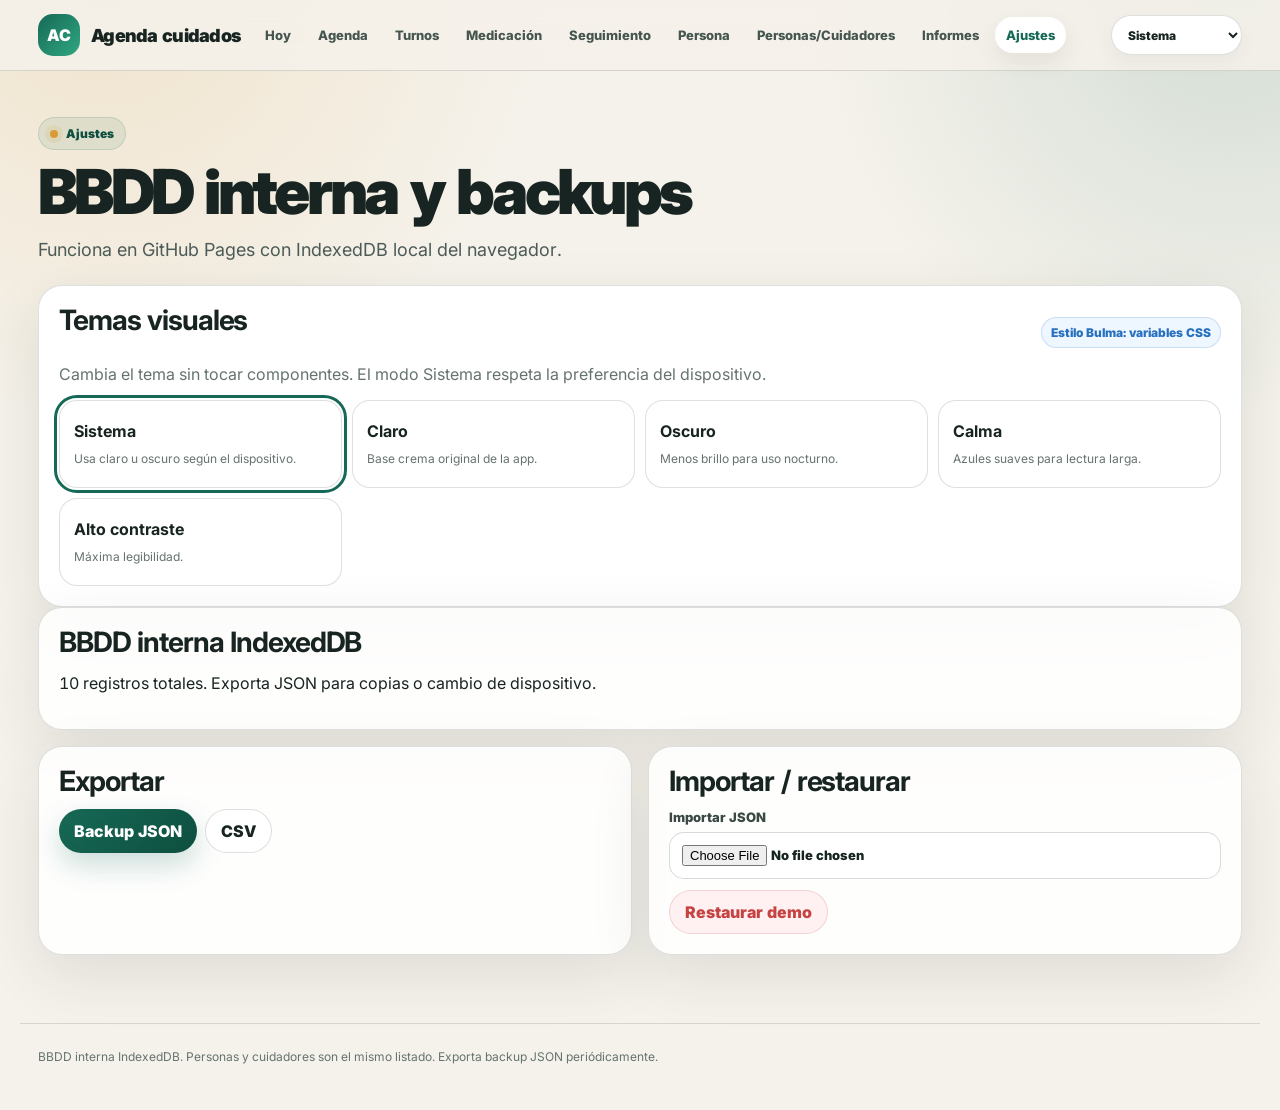
==== ajustes.html @ 63a6cb37 "mmm" ====
<!doctype html><html lang="es" data-page="ajustes"><head><meta charset="utf-8"><meta name="viewport" content="width=device-width,initial-scale=1"><title>Ajustes</title><link rel="manifest" href="manifest.webmanifest"><link rel="icon" href="assets/icons/icon.svg" type="image/svg+xml"><link rel="preconnect" href="https://fonts.googleapis.com"><link rel="preconnect" href="https://fonts.gstatic.com" crossorigin><link href="https://fonts.googleapis.com/css2?family=Inter:wght@400;500;650;750;850;900&display=swap" rel="stylesheet"><script>(function(){try{var t=localStorage.getItem('agendaCuidadosTheme')||'system';if(t&&t!=='system'){document.documentElement.setAttribute('data-theme',t);document.documentElement.classList.add('theme-'+t);}}catch(e){}})();</script><link rel="stylesheet" href="assets/css/app.css"><script defer src="assets/js/app.js"></script></head><body><header class="topbar"><nav class="nav"><a href="index.html" class="brand"><span class="brand-mark">AC</span><span>Agenda cuidados</span></a><div class="nav-links" id="navLinks"><a href="index.html" data-nav="hoy">Hoy</a><a href="agenda.html" data-nav="agenda">Agenda</a><a href="turnos.html" data-nav="turnos">Turnos</a><a href="medicacion.html" data-nav="medicacion">Medicación</a><a href="seguimiento.html" data-nav="seguimiento">Seguimiento</a><a href="persona.html" data-nav="persona">Persona</a><a href="cuidadores.html" data-nav="cuidadores">Personas/Cuidadores</a><a href="informes.html" data-nav="informes">Informes</a><a href="ajustes.html" data-nav="ajustes">Ajustes</a></div><div class="theme-tools"><select id="themeSelect" class="theme-select" aria-label="Tema visual"><option value="system">Sistema</option><option value="light">Claro</option><option value="dark">Oscuro</option><option value="calm">Calma</option><option value="contrast">Alto contraste</option></select></div><button class="menu-toggle" id="menuToggle" type="button"><span></span><span></span><span></span></button></nav></header><main class="main"><section class="head"><div><div class="eyebrow">Ajustes</div><h1>BBDD interna y backups</h1><p class="lead">Funciona en GitHub Pages con IndexedDB local del navegador.</p></div></section><section class="theme-panel"><div class="section-title"><h2>Temas visuales</h2><span class="pill blue">Estilo Bulma: variables CSS</span></div><p class="muted">Cambia el tema sin tocar componentes. El modo Sistema respeta la preferencia del dispositivo.</p><div class="theme-grid"><button type="button" class="theme-card" data-theme-choice="system"><strong>Sistema</strong><span>Usa claro u oscuro según el dispositivo.</span></button><button type="button" class="theme-card" data-theme-choice="light"><strong>Claro</strong><span>Base crema original de la app.</span></button><button type="button" class="theme-card" data-theme-choice="dark"><strong>Oscuro</strong><span>Menos brillo para uso nocturno.</span></button><button type="button" class="theme-card" data-theme-choice="calm"><strong>Calma</strong><span>Azules suaves para lectura larga.</span></button><button type="button" class="theme-card" data-theme-choice="contrast"><strong>Alto contraste</strong><span>Máxima legibilidad.</span></button></div></section><section id="backupInfo"></section><section class="grid grid2" style="margin-top:16px"><article class="card"><h2>Exportar</h2><div class="actions"><button class="btn btn-primary" data-export-json>Backup JSON</button><button class="btn btn-soft" data-export-csv>CSV</button></div></article><article class="card"><h2>Importar / restaurar</h2><label>Importar JSON<input id="backupImport" type="file" accept="application/json,.json"></label><div class="actions"><button class="btn btn-danger" data-reset-demo>Restaurar demo</button></div></article></section></main><div class="modal" id="taskModal"><div class="modal-card"><div class="modal-head"><h2>Tarea de cuidado</h2><button class="close" type="button" data-close-modal>×</button></div><form id="taskForm"><input type="hidden" name="id"><div class="form-grid"><label>Título<input name="title" required></label><label>Fecha<input name="date" type="date" required></label><label>Hora<input name="time" type="time" required></label><label>Categoría<select name="category"><option>medicación</option><option>higiene</option><option>alimentación</option><option>actividad</option><option>acompañamiento</option><option>cita médica</option><option>otro</option></select></label><label>Responsable<input name="caregiver"></label><label>Prioridad<select name="priority"><option>baja</option><option selected>media</option><option>alta</option></select></label><label>Estado<select name="status"><option selected>pendiente</option><option>hecha</option><option>omitida</option></select></label><label class="full">Notas<textarea name="notes"></textarea></label></div><div class="actions"><button class="btn btn-primary" type="submit">Guardar</button><button class="btn btn-soft" type="button" data-close-modal>Cancelar</button></div></form></div></div><footer class="footer">BBDD interna IndexedDB. Personas y cuidadores son el mismo listado. Exporta backup JSON periódicamente.</footer></body></html>
---- assets/css/app.css ----
:root{--bg:#f5f2eb;--card:#fff;--ink:#172421;--muted:#66736f;--line:rgba(23,36,33,.14);--green:#176b5a;--green2:#0d4e42;--mint:#e7f5ef;--amber:#d99b35;--red:#c74343;--blue:#276fbf;--violet:#7253b8;--shadow:0 20px 60px rgba(23,36,33,.10);--r:24px;--max:1240px;--font:Inter,ui-sans-serif,system-ui,-apple-system,"Segoe UI",Roboto,Arial,sans-serif}*{box-sizing:border-box}html{-webkit-text-size-adjust:100%}body{margin:0;background:radial-gradient(circle at 8% -2%,rgba(217,155,53,.17),transparent 28rem),radial-gradient(circle at 96% 0%,rgba(23,107,90,.15),transparent 26rem),var(--bg);color:var(--ink);font-family:var(--font);font-feature-settings:"tnum" 1}button,input,select,textarea{font:inherit}button{cursor:pointer}a{color:inherit;text-decoration:none}.topbar{position:sticky;top:0;z-index:50;background:rgba(245,242,235,.86);backdrop-filter:blur(16px);border-bottom:1px solid var(--line)}.nav{max-width:var(--max);margin:auto;padding:14px 18px;display:flex;align-items:center;justify-content:space-between;gap:14px}.brand{display:flex;align-items:center;gap:11px;font-weight:900}.brand-mark{width:42px;height:42px;border-radius:15px;background:linear-gradient(135deg,var(--green),#30a781);display:grid;place-items:center;color:white}.brand span:last-child{font-size:18px;letter-spacing:-.04em}.nav-links{display:flex;gap:5px;align-items:center}.nav-links a{font-size:13px;font-weight:800;color:#465550;padding:10px 11px;border-radius:999px}.nav-links a.active,.nav-links a:hover{background:#fff;color:var(--green);box-shadow:0 10px 24px rgba(0,0,0,.07)}.menu-toggle{display:none;width:44px;height:44px;border:1px solid var(--line);background:#fff;border-radius:14px;position:relative}.menu-toggle span{position:absolute;left:12px;right:12px;height:2px;background:var(--ink);border-radius:2px;transition:.2s}.menu-toggle span:nth-child(1){top:14px}.menu-toggle span:nth-child(2){top:21px}.menu-toggle span:nth-child(3){top:28px}.menu-open .menu-toggle span:nth-child(1){top:21px;transform:rotate(45deg)}.menu-open .menu-toggle span:nth-child(2){opacity:0}.menu-open .menu-toggle span:nth-child(3){top:21px;transform:rotate(-45deg)}.btn{border:0;border-radius:999px;min-height:42px;padding:11px 15px;display:inline-flex;align-items:center;justify-content:center;gap:8px;font-weight:850;white-space:nowrap}.btn:hover{transform:translateY(-1px)}.btn-primary{background:linear-gradient(135deg,var(--green),var(--green2));color:white;box-shadow:0 12px 28px rgba(23,107,90,.22)}.btn-soft{background:#fff;border:1px solid var(--line);color:var(--ink)}.btn-amber{background:linear-gradient(135deg,var(--amber),#f0c46e);color:#2d1a05}.btn-danger{background:#fff1f1;color:var(--red);border:1px solid rgba(199,67,67,.18)}.btn-blue{background:#eef6ff;color:var(--blue);border:1px solid rgba(39,111,191,.16)}.btn-small{padding:8px 10px;min-height:34px;font-size:12px}.main{max-width:var(--max);margin:auto;padding:28px 18px 68px}.head{display:grid;grid-template-columns:1fr auto;gap:18px;align-items:end;margin:18px 0 22px}.eyebrow{display:inline-flex;gap:8px;align-items:center;background:rgba(23,107,90,.09);border:1px solid rgba(23,107,90,.15);color:var(--green2);border-radius:999px;padding:8px 11px;font-size:12px;font-weight:900;margin-bottom:12px}.eyebrow:before{content:"";width:8px;height:8px;border-radius:50%;background:var(--amber);box-shadow:0 0 0 5px rgba(217,155,53,.13)}h1{font-size:clamp(34px,5vw,62px);line-height:.96;letter-spacing:-.06em;margin:0;font-weight:950;max-width:840px}h1 span{color:var(--green)}h2{font-size:28px;letter-spacing:-.04em;line-height:1.05;margin:0 0 12px}h3{font-size:19px;letter-spacing:-.03em;margin:0 0 9px}.lead{font-size:18px;color:#4c5b57;line-height:1.55;max-width:760px;margin:14px 0 0}.muted,.small{color:var(--muted)}.small{font-size:12px;line-height:1.45}.grid{display:grid;gap:16px}.grid2{grid-template-columns:repeat(2,1fr)}.grid3{grid-template-columns:repeat(3,1fr)}.grid4{grid-template-columns:repeat(4,1fr)}.span2{grid-column:span 2}.span3{grid-column:span 3}.card,.item,.modal-card{background:rgba(255,255,255,.86);border:1px solid var(--line);border-radius:var(--r);padding:20px;box-shadow:var(--shadow)}.kpis{display:grid;grid-template-columns:repeat(4,1fr);gap:13px}.kpi{background:white;border:1px solid var(--line);border-radius:20px;padding:16px}.kpi span{display:block;color:var(--muted);font-size:12px;font-weight:850;margin-bottom:8px}.kpi strong{font-size:29px;letter-spacing:-.04em}.section-title{display:flex;align-items:end;justify-content:space-between;gap:12px;margin-bottom:14px}.list{display:grid;gap:11px}.item{padding:15px}.item-top{display:flex;justify-content:space-between;gap:12px;align-items:flex-start}.item-title{font-weight:950;letter-spacing:-.02em}.item-meta{color:var(--muted);font-size:13px;line-height:1.45;margin-top:4px}.actions{display:flex;gap:8px;flex-wrap:wrap;margin-top:11px}.pill{display:inline-flex;border-radius:999px;padding:7px 9px;font-size:12px;font-weight:850;background:#fff;border:1px solid var(--line)}.pill.ok{background:#eaf8f1;color:var(--green);border-color:rgba(23,107,90,.18)}.pill.warn{background:#fff7e8;color:#8a5b12;border-color:rgba(217,155,53,.22)}.pill.bad{background:#fff0f0;color:var(--red);border-color:rgba(199,67,67,.18)}.pill.blue{background:#eef6ff;color:var(--blue);border-color:rgba(39,111,191,.18)}.pill.violet{background:#f4efff;color:var(--violet);border-color:rgba(114,83,184,.18)}.calendar{display:grid;grid-template-columns:repeat(7,1fr);gap:8px;margin:10px 0 16px}.day{border:1px solid var(--line);background:white;border-radius:18px;padding:11px 8px;text-align:center}.day.active{background:var(--green);color:white}.day small{display:block;opacity:.8}.day b{font-size:20px}.timeline{display:grid;gap:10px}.time-row{display:grid;grid-template-columns:70px 1fr;gap:10px}.time{font-size:13px;color:var(--muted);font-weight:900;padding-top:13px}.slot{border:1px dashed rgba(23,36,33,.18);border-radius:18px;padding:10px;background:rgba(255,255,255,.58);min-height:58px}.task{background:white;border:1px solid var(--line);border-radius:16px;padding:12px;margin-bottom:8px}.task.done{opacity:.62;background:#f5fbf7}.check{width:34px;height:34px;border-radius:12px;border:1px solid var(--line);background:#fff;display:grid;place-items:center;color:var(--green);font-weight:950}.done .check{background:var(--green);color:white}.taskline{display:grid;grid-template-columns:auto 1fr auto;gap:10px;align-items:center}.form-grid{display:grid;grid-template-columns:repeat(2,1fr);gap:13px}.full{grid-column:1/-1}label{display:grid;gap:7px;font-size:13px;font-weight:850;color:#3b4945}input,select,textarea{width:100%;border:1px solid rgba(23,36,33,.16);border-radius:15px;background:#fff;color:var(--ink);padding:12px;outline:none}textarea{min-height:104px;resize:vertical}input:focus,select:focus,textarea:focus{border-color:var(--green);box-shadow:0 0 0 4px rgba(23,107,90,.1)}.searchbar{display:flex;gap:9px;flex-wrap:wrap;margin-bottom:13px}.searchbar input,.searchbar select{max-width:260px}.profile{display:grid;grid-template-columns:88px 1fr;gap:16px;align-items:center}.avatar{width:88px;height:88px;border-radius:26px;background:linear-gradient(135deg,var(--green),#72c7a5);color:white;font-size:34px;font-weight:950;display:grid;place-items:center}.meter{height:12px;background:#edf0ec;border-radius:999px;overflow:hidden}.meter span{height:100%;display:block;background:linear-gradient(90deg,var(--green),#70c6a2)}.quick{background:#fff;border:1px solid var(--line);border-radius:18px;padding:14px;display:grid;gap:5px}.modal{position:fixed;inset:0;background:rgba(23,36,33,.35);z-index:90;display:none;align-items:center;justify-content:center;padding:16px}.modal.open{display:flex}.modal-card{width:min(760px,100%);max-height:88vh;overflow:auto}.modal-head{display:flex;justify-content:space-between;align-items:center}.close{width:40px;height:40px;border-radius:14px;border:1px solid var(--line);background:#f3f1eb;font-weight:950}.empty{border:1px dashed rgba(23,36,33,.22);border-radius:20px;padding:18px;text-align:center;color:var(--muted);background:rgba(255,255,255,.55)}.shift-grid{display:grid;grid-template-columns:repeat(7,minmax(0,1fr));gap:8px}.shift-day{background:#fff;border:1px solid var(--line);border-radius:18px;padding:10px;min-height:170px}.shift-day h3{font-size:14px;margin:0 0 10px}.shift{border:1px solid var(--line);border-radius:14px;padding:9px;margin-bottom:7px;background:#fafafa}.shift.tarde{border-left:5px solid #c2410c}.shift.noche{border-left:5px solid #1f2937}.shift.dia{border-left:5px solid #0f766e}.person-dot{width:10px;height:10px;border-radius:999px;display:inline-block;margin-right:6px}.quote{white-space:pre-wrap;background:#10231f;color:#fff;border-radius:20px;padding:16px;font-family:ui-monospace,SFMono-Regular,Menlo,monospace;font-size:12px;line-height:1.5}.footer{max-width:var(--max);margin:auto;padding:24px 18px 44px;color:var(--muted);font-size:12px;line-height:1.5;border-top:1px solid var(--line)}.toast{position:fixed;left:50%;bottom:18px;transform:translateX(-50%);z-index:130;background:#10231f;color:white;border-radius:999px;padding:12px 16px;font-weight:900;box-shadow:0 18px 50px rgba(0,0,0,.2)}@media(max-width:980px){.menu-toggle{display:block}.nav-links{position:fixed;right:12px;top:72px;width:min(370px,calc(100vw - 24px));background:#fff;border:1px solid var(--line);box-shadow:var(--shadow);border-radius:22px;padding:9px;display:grid;opacity:0;pointer-events:none;transform:translateY(-8px);transition:.18s}.nav-links.open{opacity:1;pointer-events:auto;transform:translateY(0)}.nav-links a{padding:13px}.head{grid-template-columns:1fr}.grid4,.kpis{grid-template-columns:repeat(2,1fr)}.grid3,.grid2,.shift-grid{grid-template-columns:1fr}.span2,.span3{grid-column:auto}.searchbar input,.searchbar select{max-width:none}}@media(max-width:640px){.main{padding:18px 13px 58px}.nav{padding:12px 13px}.brand span:last-child{font-size:14px}h1{font-size:39px}.lead{font-size:16px}.grid4,.kpis,.form-grid,.calendar{grid-template-columns:1fr}.card{padding:17px;border-radius:21px}.profile{grid-template-columns:1fr;text-align:center}.avatar{margin:auto}.time-row{grid-template-columns:55px 1fr}.item-top{display:grid}.actions .btn{flex:1}.btn{padding:10px 13px}.modal{padding:9px}.modal-card{padding:17px;border-radius:22px}}@media print{.topbar,.actions,.searchbar,.modal,.footer,.btn{display:none!important}.card,.item{box-shadow:none;background:#fff}.main{max-width:none}}


/* Bulma-style theme architecture: CSS variables + data-theme scopes */
:root,
[data-theme="light"],
.theme-light{
  color-scheme:light;
  --bulma-scheme-main:#ffffff;
  --bulma-scheme-main-bis:#fffaf1;
  --bulma-scheme-main-ter:#f5f2eb;
  --bulma-text:#172421;
  --bulma-text-weak:#66736f;
  --bulma-border:rgba(23,36,33,.14);
  --bulma-primary-h:166;
  --bulma-primary-s:65%;
  --bulma-primary-l:25%;
  --bulma-link-h:207;
  --bulma-link-s:66%;
  --bulma-link-l:45%;
  --bg:var(--bulma-scheme-main-ter);
  --card:var(--bulma-scheme-main);
  --ink:var(--bulma-text);
  --muted:var(--bulma-text-weak);
  --line:var(--bulma-border);
  --green:hsl(var(--bulma-primary-h),var(--bulma-primary-s),var(--bulma-primary-l));
  --green2:hsl(var(--bulma-primary-h),70%,18%);
  --mint:#e7f5ef;
  --shadow:0 20px 60px rgba(23,36,33,.10);
}
@media (prefers-color-scheme: dark){
  :root:not([data-theme]){
    color-scheme:dark;
    --bulma-scheme-main:#111a18;
    --bulma-scheme-main-bis:#172421;
    --bulma-scheme-main-ter:#0d1312;
    --bulma-text:#edf7f3;
    --bulma-text-weak:#a8b8b3;
    --bulma-border:rgba(237,247,243,.14);
    --bulma-primary-h:160;
    --bulma-primary-s:55%;
    --bulma-primary-l:54%;
    --bulma-link-h:203;
    --bulma-link-s:85%;
    --bulma-link-l:70%;
    --bg:var(--bulma-scheme-main-ter);
    --card:#172421;
    --ink:var(--bulma-text);
    --muted:var(--bulma-text-weak);
    --line:var(--bulma-border);
    --green:hsl(var(--bulma-primary-h),var(--bulma-primary-s),var(--bulma-primary-l));
    --green2:#80dbc0;
    --mint:#1c352f;
    --shadow:0 20px 60px rgba(0,0,0,.32);
  }
}
[data-theme="dark"],
.theme-dark{
  color-scheme:dark;
  --bulma-scheme-main:#111a18;
  --bulma-scheme-main-bis:#172421;
  --bulma-scheme-main-ter:#0d1312;
  --bulma-text:#edf7f3;
  --bulma-text-weak:#a8b8b3;
  --bulma-border:rgba(237,247,243,.14);
  --bulma-primary-h:160;
  --bulma-primary-s:55%;
  --bulma-primary-l:54%;
  --bulma-link-h:203;
  --bulma-link-s:85%;
  --bulma-link-l:70%;
  --bg:var(--bulma-scheme-main-ter);
  --card:#172421;
  --ink:var(--bulma-text);
  --muted:var(--bulma-text-weak);
  --line:var(--bulma-border);
  --green:hsl(var(--bulma-primary-h),var(--bulma-primary-s),var(--bulma-primary-l));
  --green2:#80dbc0;
  --mint:#1c352f;
  --shadow:0 20px 60px rgba(0,0,0,.32);
}
[data-theme="calm"],
.theme-calm{
  color-scheme:light;
  --bulma-scheme-main:#fbfcff;
  --bulma-scheme-main-bis:#f1f7ff;
  --bulma-scheme-main-ter:#eaf2fb;
  --bulma-text:#17243a;
  --bulma-text-weak:#5d6d84;
  --bulma-border:rgba(23,36,58,.13);
  --bulma-primary-h:207;
  --bulma-primary-s:66%;
  --bulma-primary-l:42%;
  --bulma-link-h:207;
  --bulma-link-s:66%;
  --bulma-link-l:42%;
  --bg:var(--bulma-scheme-main-ter);
  --card:var(--bulma-scheme-main);
  --ink:var(--bulma-text);
  --muted:var(--bulma-text-weak);
  --line:var(--bulma-border);
  --green:hsl(var(--bulma-primary-h),var(--bulma-primary-s),var(--bulma-primary-l));
  --green2:#164e88;
  --mint:#e9f4ff;
  --amber:#b78d2a;
}
[data-theme="contrast"],
.theme-contrast{
  color-scheme:dark;
  --bulma-scheme-main:#000000;
  --bulma-scheme-main-bis:#0a0a0a;
  --bulma-scheme-main-ter:#000000;
  --bulma-text:#ffffff;
  --bulma-text-weak:#e8e8e8;
  --bulma-border:rgba(255,255,255,.32);
  --bulma-primary-h:52;
  --bulma-primary-s:100%;
  --bulma-primary-l:62%;
  --bulma-link-h:52;
  --bulma-link-s:100%;
  --bulma-link-l:62%;
  --bg:#000;
  --card:#070707;
  --ink:#fff;
  --muted:#e8e8e8;
  --line:rgba(255,255,255,.32);
  --green:#ffe83d;
  --green2:#fff17a;
  --mint:#1d1d1d;
  --amber:#ffe83d;
  --red:#ff7676;
  --blue:#8ecbff;
  --violet:#d2b8ff;
  --shadow:0 0 0 1px rgba(255,255,255,.26);
}
[data-theme="dark"] body,
.theme-dark body,
[data-theme="contrast"] body,
.theme-contrast body{
  background:radial-gradient(circle at 8% -2%,rgba(217,155,53,.08),transparent 28rem),radial-gradient(circle at 96% 0%,rgba(23,107,90,.10),transparent 26rem),var(--bg);
}
[data-theme="calm"] body,
.theme-calm body{
  background:radial-gradient(circle at 8% -2%,rgba(39,111,191,.13),transparent 28rem),radial-gradient(circle at 96% 0%,rgba(23,107,90,.08),transparent 26rem),var(--bg);
}
.theme-tools{display:flex;align-items:center;gap:8px;margin-left:auto}
.theme-select{min-height:40px;border-radius:999px;border:1px solid var(--line);background:var(--card);color:var(--ink);padding:8px 12px;font-weight:850;font-size:12px;max-width:168px;box-shadow:0 8px 18px rgba(0,0,0,.04)}
.theme-panel{border:1px solid var(--line);background:var(--card);border-radius:var(--r);padding:20px;box-shadow:var(--shadow)}
.theme-grid{display:grid;grid-template-columns:repeat(4,1fr);gap:10px;margin-top:14px}.theme-card{border:1px solid var(--line);background:var(--card);border-radius:18px;padding:14px;text-align:left;color:var(--ink);min-height:88px}.theme-card strong{display:block;margin-bottom:6px}.theme-card span{font-size:12px;color:var(--muted);line-height:1.35}.theme-card.active{outline:3px solid var(--green);outline-offset:2px}
.card,.item,.modal-card,.kpi,.quick,.day,.slot,.task,.shift-day,.shift,form,input,select,textarea,.topbar{transition:background-color .18s ease,border-color .18s ease,color .18s ease,box-shadow .18s ease}.card,.item,.modal-card{background:color-mix(in srgb, var(--card) 88%, transparent)}.kpi,.quick,.day,.task,.shift-day,.shift,input,select,textarea{background:var(--card);color:var(--ink)}.topbar{background:color-mix(in srgb, var(--bg) 86%, transparent)}.btn-soft{background:var(--card);color:var(--ink);border-color:var(--line)}.nav-links a.active,.nav-links a:hover{background:var(--card);color:var(--green)}.empty{background:color-mix(in srgb,var(--card) 58%,transparent);border-color:var(--line)}
@media(max-width:980px){.theme-tools{margin-left:0}.theme-select{max-width:100%}.theme-grid{grid-template-columns:1fr 1fr}}
@media(max-width:640px){.theme-tools{order:2;width:100%;justify-content:flex-end}.theme-select{width:100%}.theme-grid{grid-template-columns:1fr}}
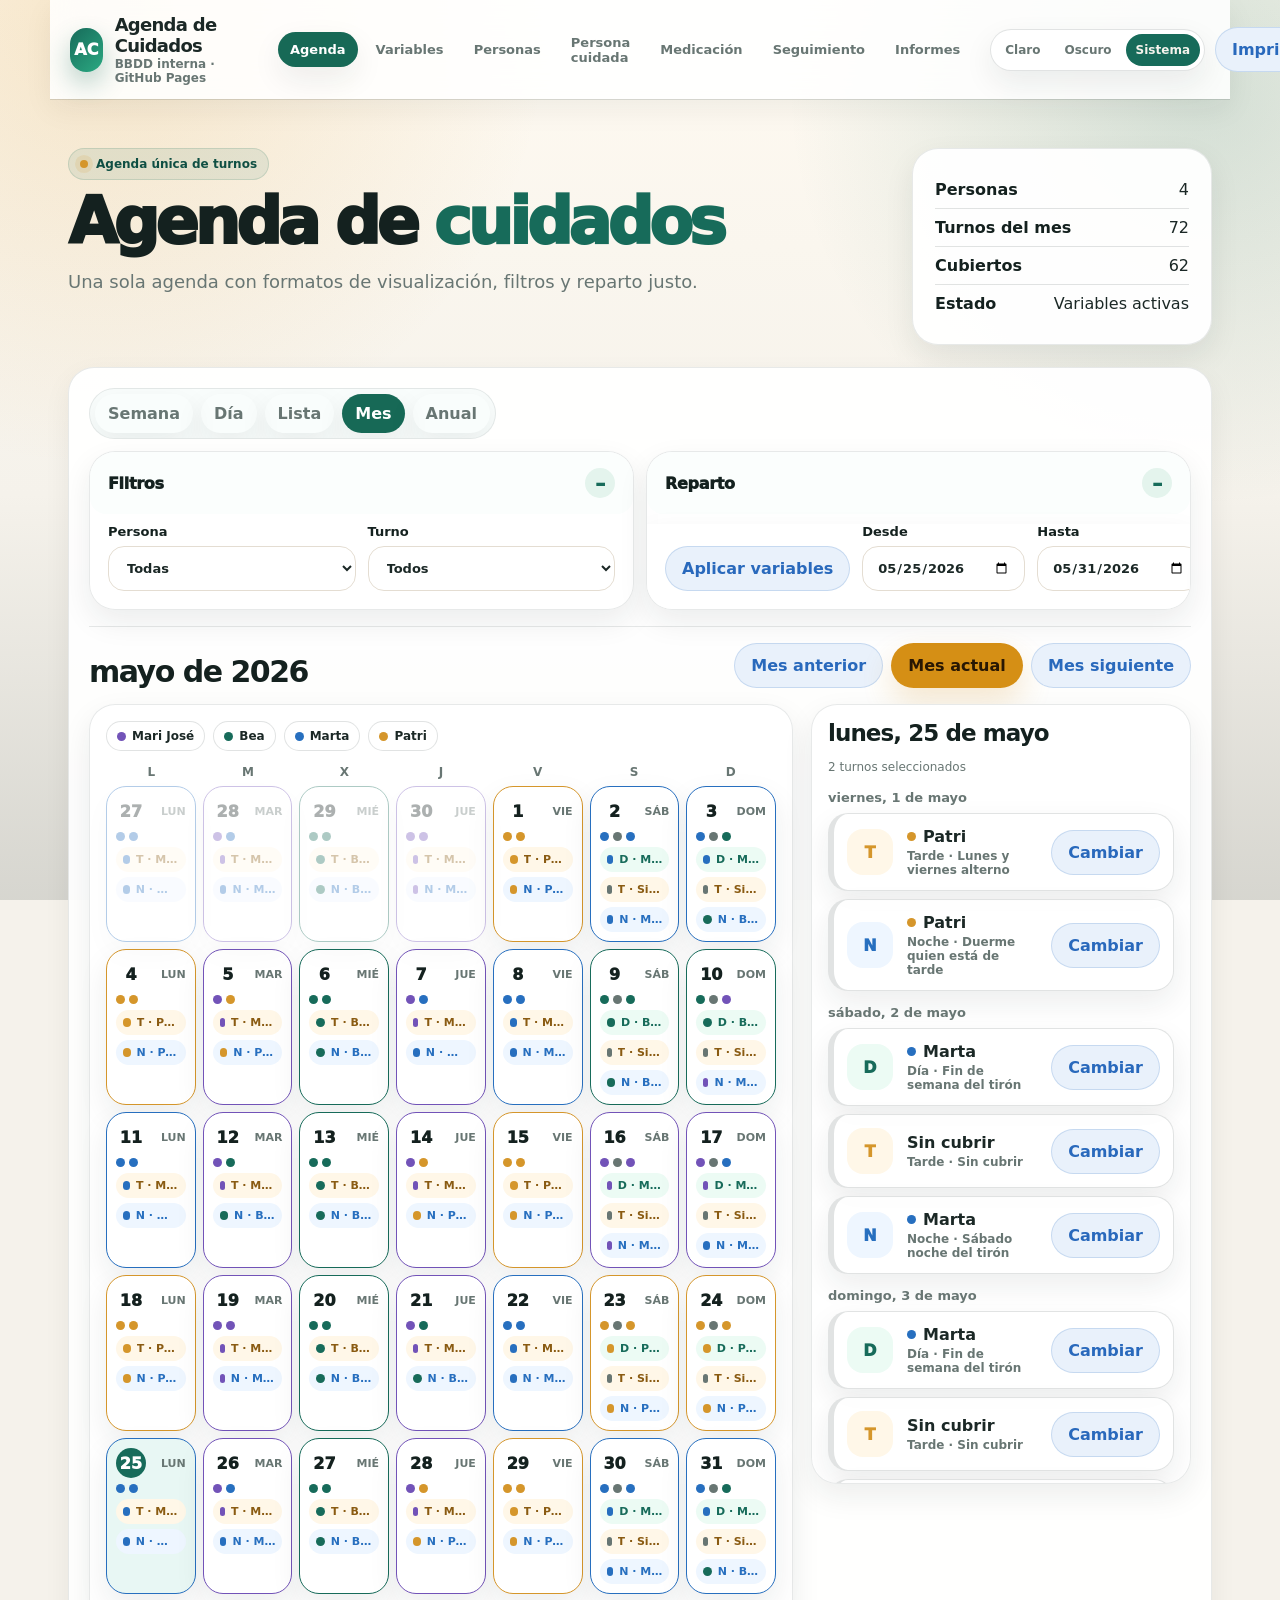
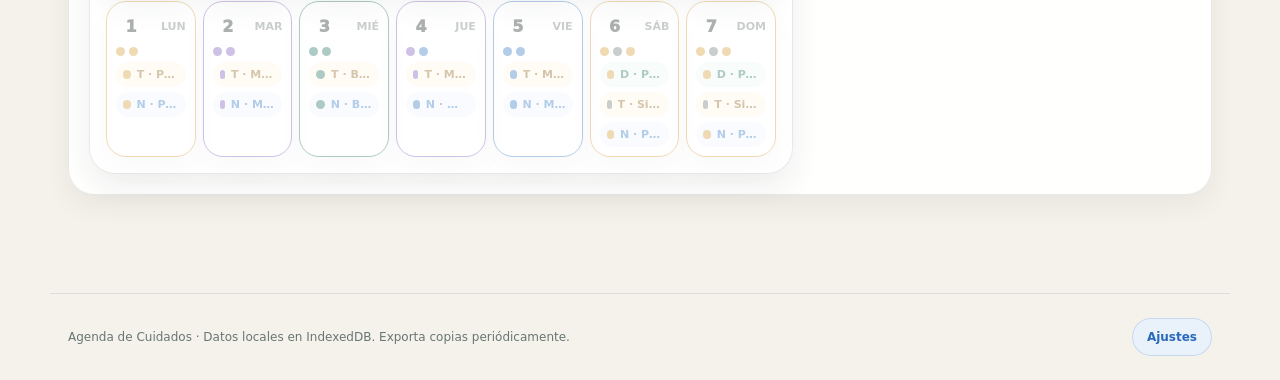
==== commit 6f3d8009: "kkkk" ====
--- a/ajustes.html
+++ b/ajustes.html
@@ -1 +1,1183 @@
-<!doctype html><html lang="es" data-page="ajustes"><head><meta charset="utf-8"><meta name="viewport" content="width=device-width,initial-scale=1"><title>Ajustes</title><link rel="manifest" href="manifest.webmanifest"><link rel="icon" href="assets/icons/icon.svg" type="image/svg+xml"><link rel="preconnect" href="https://fonts.googleapis.com"><link rel="preconnect" href="https://fonts.gstatic.com" crossorigin><link href="https://fonts.googleapis.com/css2?family=Inter:wght@400;500;650;750;850;900&display=swap" rel="stylesheet"><script>(function(){try{var t=localStorage.getItem('agendaCuidadosTheme')||'system';if(t&&t!=='system'){document.documentElement.setAttribute('data-theme',t);document.documentElement.classList.add('theme-'+t);}}catch(e){}})();</script><link rel="stylesheet" href="assets/css/app.css"><script defer src="assets/js/app.js"></script></head><body><header class="topbar"><nav class="nav"><a href="index.html" class="brand"><span class="brand-mark">AC</span><span>Agenda cuidados</span></a><div class="nav-links" id="navLinks"><a href="index.html" data-nav="hoy">Hoy</a><a href="agenda.html" data-nav="agenda">Agenda</a><a href="turnos.html" data-nav="turnos">Turnos</a><a href="medicacion.html" data-nav="medicacion">Medicación</a><a href="seguimiento.html" data-nav="seguimiento">Seguimiento</a><a href="persona.html" data-nav="persona">Persona</a><a href="cuidadores.html" data-nav="cuidadores">Personas/Cuidadores</a><a href="informes.html" data-nav="informes">Informes</a><a href="ajustes.html" data-nav="ajustes">Ajustes</a></div><div class="theme-tools"><select id="themeSelect" class="theme-select" aria-label="Tema visual"><option value="system">Sistema</option><option value="light">Claro</option><option value="dark">Oscuro</option><option value="calm">Calma</option><option value="contrast">Alto contraste</option></select></div><button class="menu-toggle" id="menuToggle" type="button"><span></span><span></span><span></span></button></nav></header><main class="main"><section class="head"><div><div class="eyebrow">Ajustes</div><h1>BBDD interna y backups</h1><p class="lead">Funciona en GitHub Pages con IndexedDB local del navegador.</p></div></section><section class="theme-panel"><div class="section-title"><h2>Temas visuales</h2><span class="pill blue">Estilo Bulma: variables CSS</span></div><p class="muted">Cambia el tema sin tocar componentes. El modo Sistema respeta la preferencia del dispositivo.</p><div class="theme-grid"><button type="button" class="theme-card" data-theme-choice="system"><strong>Sistema</strong><span>Usa claro u oscuro según el dispositivo.</span></button><button type="button" class="theme-card" data-theme-choice="light"><strong>Claro</strong><span>Base crema original de la app.</span></button><button type="button" class="theme-card" data-theme-choice="dark"><strong>Oscuro</strong><span>Menos brillo para uso nocturno.</span></button><button type="button" class="theme-card" data-theme-choice="calm"><strong>Calma</strong><span>Azules suaves para lectura larga.</span></button><button type="button" class="theme-card" data-theme-choice="contrast"><strong>Alto contraste</strong><span>Máxima legibilidad.</span></button></div></section><section id="backupInfo"></section><section class="grid grid2" style="margin-top:16px"><article class="card"><h2>Exportar</h2><div class="actions"><button class="btn btn-primary" data-export-json>Backup JSON</button><button class="btn btn-soft" data-export-csv>CSV</button></div></article><article class="card"><h2>Importar / restaurar</h2><label>Importar JSON<input id="backupImport" type="file" accept="application/json,.json"></label><div class="actions"><button class="btn btn-danger" data-reset-demo>Restaurar demo</button></div></article></section></main><div class="modal" id="taskModal"><div class="modal-card"><div class="modal-head"><h2>Tarea de cuidado</h2><button class="close" type="button" data-close-modal>×</button></div><form id="taskForm"><input type="hidden" name="id"><div class="form-grid"><label>Título<input name="title" required></label><label>Fecha<input name="date" type="date" required></label><label>Hora<input name="time" type="time" required></label><label>Categoría<select name="category"><option>medicación</option><option>higiene</option><option>alimentación</option><option>actividad</option><option>acompañamiento</option><option>cita médica</option><option>otro</option></select></label><label>Responsable<input name="caregiver"></label><label>Prioridad<select name="priority"><option>baja</option><option selected>media</option><option>alta</option></select></label><label>Estado<select name="status"><option selected>pendiente</option><option>hecha</option><option>omitida</option></select></label><label class="full">Notas<textarea name="notes"></textarea></label></div><div class="actions"><button class="btn btn-primary" type="submit">Guardar</button><button class="btn btn-soft" type="button" data-close-modal>Cancelar</button></div></form></div></div><footer class="footer">BBDD interna IndexedDB. Personas y cuidadores son el mismo listado. Exporta backup JSON periódicamente.</footer></body></html>+<!doctype html>
+<html lang="es" data-page="ajustes" data-theme-choice="system">
+<head>
+  <meta charset="utf-8">
+  <meta name="viewport" content="width=device-width, initial-scale=1">
+  <title>Agenda de Cuidados | Ajustes</title>
+  <meta name="description" content="Backup, BBDD interna y configuración.">
+  <link rel="manifest" href="manifest.webmanifest">
+  <link rel="icon" href="assets/icons/icon.svg" type="image/svg+xml">
+<style>
+:root{
+  --bg:#f5f2eb;
+  --paper:#fffaf1;
+  --card:#ffffff;
+  --ink:#1b2826;
+  --muted:#687673;
+  --line:rgba(27,40,38,.13);
+  --green:#176b5a;
+  --green-2:#0f4f43;
+  --mint:#e4f4ed;
+  --blue:#276fbf;
+  --rose:#d95d6a;
+  --amber:#d5962b;
+  --red:#c74343;
+  --violet:#7253b8;
+  --shadow:0 22px 60px rgba(27,40,38,.11);
+  --shadow-sm:0 12px 30px rgba(27,40,38,.08);
+  --radius:26px;
+  --radius-sm:16px;
+  --max:1240px;
+  font-family:Inter,ui-sans-serif,system-ui,-apple-system,BlinkMacSystemFont,"Segoe UI",Roboto,Arial,sans-serif;
+}
+*{box-sizing:border-box}
+html{scroll-behavior:smooth;-webkit-text-size-adjust:100%}
+body{margin:0;background:var(--bg);color:var(--ink);font-feature-settings:"tnum" 1;overflow-x:hidden}
+a{color:inherit;text-decoration:none}
+button,input,select,textarea{font:inherit}
+button{cursor:pointer}
+.app-shell{min-height:100vh;position:relative;isolation:isolate}
+.app-shell:before{content:"";position:fixed;inset:0;z-index:-1;background:radial-gradient(circle at 8% 2%,rgba(213,150,43,.18),transparent 28rem),radial-gradient(circle at 94% 10%,rgba(23,107,90,.17),transparent 26rem),linear-gradient(180deg,#fffaf2 0%,#f5f2eb 55%,#eee9df 100%)}
+.topbar{position:sticky;top:0;z-index:50;background:rgba(245,242,235,.82);backdrop-filter:blur(18px);border-bottom:1px solid var(--line)}
+.nav{max-width:var(--max);margin:auto;padding:14px 20px;display:flex;align-items:center;justify-content:space-between;gap:18px}
+.brand{display:flex;align-items:center;gap:12px;min-width:190px}
+.brand-mark{width:44px;height:44px;border-radius:16px;background:linear-gradient(135deg,var(--green),#2ba982);display:grid;place-items:center;color:#fff;font-weight:950;box-shadow:0 12px 28px rgba(23,107,90,.23)}
+.brand-text strong{display:block;letter-spacing:-.04em;font-size:18px}.brand-text span{display:block;color:var(--muted);font-size:12px;font-weight:700;margin-top:1px}
+.nav-links{display:flex;gap:6px;align-items:center;justify-content:center;flex:1}.nav-links a{font-size:13px;font-weight:820;color:#485653;padding:10px 12px;border-radius:999px}.nav-links a.active,.nav-links a:hover{background:#fff;color:var(--green);box-shadow:var(--shadow-sm)}
+.nav-actions{display:flex;gap:10px;align-items:center}.menu-toggle{display:none;width:44px;height:44px;border:1px solid var(--line);background:#fff;border-radius:15px;position:relative}.menu-toggle span{position:absolute;left:12px;right:12px;height:2px;background:var(--ink);border-radius:2px;transition:.2s}.menu-toggle span:nth-child(1){top:14px}.menu-toggle span:nth-child(2){top:21px}.menu-toggle span:nth-child(3){top:28px}.menu-open .menu-toggle span:nth-child(1){top:21px;transform:rotate(45deg)}.menu-open .menu-toggle span:nth-child(2){opacity:0}.menu-open .menu-toggle span:nth-child(3){top:21px;transform:rotate(-45deg)}
+.btn{border:0;border-radius:999px;padding:12px 16px;display:inline-flex;align-items:center;justify-content:center;gap:8px;font-weight:850;white-space:nowrap;transition:.18s;min-height:44px}.btn:hover{transform:translateY(-1px)}.btn-primary{background:linear-gradient(135deg,var(--green),var(--green-2));color:#fff;box-shadow:0 14px 30px rgba(23,107,90,.22)}.btn-soft{background:#fff;color:var(--ink);border:1px solid var(--line)}.btn-amber{background:linear-gradient(135deg,var(--amber),#f0c46e);color:#2f1b04;box-shadow:0 14px 30px rgba(213,150,43,.22)}.btn-danger{background:#fff1f1;color:var(--red);border:1px solid rgba(199,67,67,.18)}.btn-blue{background:#eef6ff;color:var(--blue);border:1px solid rgba(39,111,191,.15)}.btn-full{width:100%}
+.main{max-width:var(--max);margin:auto;padding:28px 20px 70px}.page-head{display:grid;grid-template-columns:1fr auto;gap:18px;align-items:end;margin:20px 0 22px}.eyebrow{display:inline-flex;align-items:center;gap:8px;border:1px solid rgba(23,107,90,.15);background:rgba(23,107,90,.09);color:var(--green-2);border-radius:999px;padding:8px 11px;font-size:12px;font-weight:900;margin-bottom:12px}.eyebrow:before{content:"";width:8px;height:8px;border-radius:50%;background:var(--amber);box-shadow:0 0 0 5px rgba(213,150,43,.14)}
+h1{font-size:clamp(34px,5.2vw,64px);line-height:.94;letter-spacing:-.065em;margin:0;font-weight:950;max-width:820px}h1 span{color:var(--green)}.lead{font-size:18px;line-height:1.55;color:#51605d;max-width:720px;margin:16px 0 0}.muted{color:var(--muted)}.small{font-size:12px;color:var(--muted);line-height:1.45}.grid{display:grid;gap:18px}.grid-2{grid-template-columns:repeat(2,1fr)}.grid-3{grid-template-columns:repeat(3,1fr)}.grid-4{grid-template-columns:repeat(4,1fr)}.span-2{grid-column:span 2}.span-3{grid-column:span 3}.card{background:rgba(255,255,255,.82);border:1px solid var(--line);border-radius:var(--radius);padding:22px;box-shadow:var(--shadow-sm);position:relative;overflow:hidden}.card.clean{overflow:visible}.card h2,.card h3{letter-spacing:-.04em;line-height:1.08;margin:0 0 12px}.card h2{font-size:26px}.card h3{font-size:20px}.card p{color:#5e6b68;line-height:1.55}.hero-card{padding:28px;background:linear-gradient(135deg,#fff 0%,#f0fbf5 100%)}.hero-actions{display:flex;gap:12px;flex-wrap:wrap;margin-top:22px}.kpis{display:grid;grid-template-columns:repeat(4,1fr);gap:14px}.kpi{background:#fff;border:1px solid var(--line);border-radius:22px;padding:18px;box-shadow:var(--shadow-sm)}.kpi span{display:block;font-size:12px;color:var(--muted);font-weight:800;margin-bottom:8px}.kpi strong{font-size:30px;letter-spacing:-.045em;display:block}.kpi small{color:var(--muted);font-weight:700}.section-title{display:flex;align-items:end;justify-content:space-between;gap:12px;margin:28px 0 14px}.section-title h2{margin:0;font-size:30px;letter-spacing:-.05em}.list{display:grid;gap:12px}.item{background:#fff;border:1px solid var(--line);border-radius:22px;padding:16px;box-shadow:0 10px 22px rgba(27,40,38,.06);display:grid;gap:12px}.item-top{display:flex;justify-content:space-between;gap:12px;align-items:start}.item-title{font-weight:950;letter-spacing:-.025em}.item-meta{color:var(--muted);font-size:13px;line-height:1.45;margin-top:4px}.item-actions{display:flex;gap:8px;flex-wrap:wrap}.pill{display:inline-flex;align-items:center;gap:6px;border-radius:999px;padding:7px 10px;font-size:12px;font-weight:850;border:1px solid var(--line);background:#fff;color:#40504c}.pill.ok{background:#ecfbf4;color:var(--green);border-color:rgba(23,107,90,.18)}.pill.warn{background:#fff7e8;color:#8a5b12;border-color:rgba(213,150,43,.2)}.pill.bad{background:#fff0f0;color:var(--red);border-color:rgba(199,67,67,.2)}.pill.blue{background:#eef6ff;color:var(--blue);border-color:rgba(39,111,191,.18)}.pill.violet{background:#f3efff;color:var(--violet);border-color:rgba(114,83,184,.18)}
+.timeline{display:grid;gap:10px}.time-row{display:grid;grid-template-columns:76px 1fr;gap:12px;align-items:stretch}.time-label{color:var(--muted);font-weight:900;font-size:13px;padding-top:14px}.time-slot{border:1px dashed rgba(27,40,38,.16);border-radius:20px;min-height:58px;padding:10px;background:rgba(255,255,255,.55)}.task-card{display:grid;gap:8px;background:#fff;border:1px solid var(--line);border-radius:18px;padding:12px}.task-card.done{opacity:.62;background:#f4fbf7}.care-row{display:grid;grid-template-columns:auto 1fr auto;gap:12px;align-items:center}.check{width:38px;height:38px;border-radius:14px;border:1px solid var(--line);background:#fff;display:grid;place-items:center;font-weight:950;color:var(--green)}.done .check{background:var(--green);color:#fff}.quick-grid{display:grid;grid-template-columns:repeat(4,1fr);gap:10px}.quick{background:#fff;border:1px solid var(--line);border-radius:20px;padding:16px;text-align:left;display:grid;gap:6px}.quick b{font-size:16px}.quick span{font-size:12px;color:var(--muted);font-weight:760}.calendar-strip{display:grid;grid-template-columns:repeat(7,1fr);gap:8px;margin:10px 0 18px}.day-btn{border:1px solid var(--line);background:#fff;border-radius:20px;padding:12px 8px;display:grid;gap:4px;text-align:center}.day-btn.active{background:var(--green);color:#fff;box-shadow:0 14px 30px rgba(23,107,90,.22)}.day-btn small{font-size:11px;color:inherit;opacity:.78}.day-btn b{font-size:20px}.tabs{display:flex;gap:8px;flex-wrap:wrap;margin:0 0 18px}.tab{border:1px solid var(--line);background:#fff;border-radius:999px;padding:10px 13px;font-weight:850}.tab.active{background:var(--ink);color:#fff}.table-wrap{overflow:auto;border:1px solid var(--line);border-radius:22px;background:#fff}table{border-collapse:collapse;width:100%;min-width:720px}th,td{text-align:left;border-bottom:1px solid var(--line);padding:13px 14px;vertical-align:top}th{font-size:12px;text-transform:uppercase;letter-spacing:.06em;color:var(--muted);background:#fbfaf6}tr:last-child td{border-bottom:0}label{display:grid;gap:7px;font-size:13px;color:#3d4a47;font-weight:850}.form-grid{display:grid;grid-template-columns:repeat(2,1fr);gap:14px}.full{grid-column:1/-1}input,select,textarea{width:100%;border:1px solid rgba(27,40,38,.16);border-radius:16px;background:#fff;color:var(--ink);padding:13px 14px;outline:none}textarea{min-height:110px;resize:vertical}input:focus,select:focus,textarea:focus{border-color:var(--green);box-shadow:0 0 0 4px rgba(23,107,90,.1)}.form-actions{display:flex;gap:10px;flex-wrap:wrap;margin-top:16px}.split{display:grid;grid-template-columns:.85fr 1.15fr;gap:18px}.profile{display:grid;grid-template-columns:90px 1fr;gap:18px;align-items:center}.avatar{width:90px;height:90px;border-radius:28px;background:linear-gradient(135deg,var(--green),#71c8a5);color:#fff;display:grid;place-items:center;font-size:36px;font-weight:950;box-shadow:0 18px 40px rgba(23,107,90,.18)}.meter{height:12px;border-radius:999px;background:#edf0ec;overflow:hidden}.meter span{display:block;height:100%;background:linear-gradient(90deg,var(--green),#74c8a4);border-radius:inherit}.alert{border:1px solid rgba(213,150,43,.22);background:#fff8e7;color:#6d4710;border-radius:22px;padding:16px;line-height:1.5}.danger-note{border-color:rgba(199,67,67,.2);background:#fff1f1;color:#8d2727}.modal{position:fixed;inset:0;background:rgba(16,27,25,.35);z-index:90;display:none;align-items:center;justify-content:center;padding:20px}.modal.open{display:flex}.modal-card{background:#fff;border-radius:30px;box-shadow:0 40px 120px rgba(0,0,0,.28);width:min(760px,100%);max-height:88vh;overflow:auto;padding:24px;border:1px solid var(--line)}.modal-head{display:flex;align-items:center;justify-content:space-between;gap:14px;margin-bottom:16px}.close{width:42px;height:42px;border-radius:14px;background:#f4f2ec;border:1px solid var(--line);font-weight:950}.toast{position:fixed;left:50%;bottom:20px;transform:translateX(-50%);z-index:120;background:#10231f;color:#fff;border-radius:999px;padding:12px 16px;font-weight:900;box-shadow:0 18px 40px rgba(0,0,0,.22);max-width:calc(100vw - 26px);text-align:center}.empty{border:1px dashed rgba(27,40,38,.2);border-radius:22px;padding:20px;text-align:center;color:var(--muted);background:rgba(255,255,255,.55)}.searchbar{display:flex;gap:10px;flex-wrap:wrap;margin-bottom:14px}.searchbar input,.searchbar select{max-width:260px}.progress-cards{display:grid;grid-template-columns:repeat(3,1fr);gap:14px}.log-card{background:#fff;border:1px solid var(--line);border-radius:22px;padding:16px}.log-card strong{display:block;margin-bottom:6px}.footer{max-width:var(--max);margin:auto;padding:26px 20px 46px;color:var(--muted);font-size:12px;line-height:1.5;border-top:1px solid var(--line)}
+@media(max-width:980px){.nav-links{position:fixed;right:14px;top:76px;width:min(360px,calc(100vw - 28px));background:#fff;border:1px solid var(--line);box-shadow:var(--shadow);border-radius:24px;padding:10px;display:grid;justify-content:stretch;transform:translateY(-10px);opacity:0;pointer-events:none;transition:.18s}.nav-links.open{opacity:1;transform:translateY(0);pointer-events:auto}.nav-links a{padding:14px}.menu-toggle{display:block}.nav-actions .btn-soft{display:none}.page-head,.split{grid-template-columns:1fr}.grid-4,.kpis{grid-template-columns:repeat(2,1fr)}.grid-3,.progress-cards{grid-template-columns:1fr 1fr}.span-2,.span-3{grid-column:auto}}
+@media(max-width:660px){.main{padding:18px 14px 60px}.nav{padding:12px 14px}.brand{min-width:auto}.brand-text span{display:none}.page-head{margin-top:14px}h1{font-size:42px}.lead{font-size:16px}.grid-2,.grid-3,.grid-4,.kpis,.quick-grid,.form-grid,.progress-cards{grid-template-columns:1fr}.hero-actions .btn,.form-actions .btn{width:100%}.card{padding:18px;border-radius:22px}.calendar-strip{grid-template-columns:repeat(4,1fr)}.time-row{grid-template-columns:58px 1fr}.time-label{font-size:12px}.searchbar input,.searchbar select{max-width:none}.profile{grid-template-columns:1fr;text-align:center}.avatar{margin:auto}.item-top{display:grid}.nav-actions{gap:8px}.btn{padding:11px 14px}.modal{padding:10px}.modal-card{padding:18px;border-radius:24px}}
+@media print{.topbar,.hero-actions,.form-actions,.item-actions,.tabs,.searchbar,.footer,.modal{display:none!important}.main{max-width:none}.card,.item{box-shadow:none}.app-shell:before{display:none}}
+
+
+/* TURNO CALENDAR · DISEÑO PROFESIONAL UNIFICADO */
+.turnos-head{align-items:stretch}.turnos-mini{min-width:300px;display:grid;align-content:center}.turnos-mini .mini-line{display:flex;justify-content:space-between;gap:14px;border-bottom:1px solid var(--line);padding:9px 0}.turnos-mini .mini-line:last-child{border-bottom:0}.turnos-panel{overflow:visible}.turnos-format-row{display:flex;justify-content:flex-start;margin-bottom:12px}.turnos-format{margin:0}.turnos-control-grid{display:grid;grid-template-columns:1fr 1.25fr;gap:12px;margin:0 0 16px}.turnos-box{padding:0;box-shadow:var(--shadow-sm);overflow:hidden}.turnos-box summary{list-style:none;display:flex;justify-content:space-between;align-items:center;gap:12px;padding:16px 18px;font-weight:950;letter-spacing:-.02em;cursor:pointer}.turnos-box summary::-webkit-details-marker{display:none}.turnos-box summary:after{content:"+";width:30px;height:30px;border-radius:999px;background:var(--mint);display:grid;place-items:center;color:var(--green);font-size:20px}.turnos-box[open] summary:after{content:"–"}.turnos-box-body{display:grid;grid-template-columns:repeat(2,1fr);gap:12px;padding:0 18px 18px}.reparto-body{grid-template-columns:auto 1fr 1fr auto auto;align-items:end}.turnos-calendar-top{display:flex;align-items:end;justify-content:space-between;gap:14px;margin:10px 0 16px}.turnos-calendar-top h2{margin:0;font-size:30px;letter-spacing:-.05em}.turnos-nav{display:flex;gap:8px;flex-wrap:wrap}.turnos-layout{display:grid;grid-template-columns:minmax(0,1fr) 380px;gap:18px;align-items:start}.turnos-month-card{background:#fff;border:1px solid var(--line);border-radius:var(--radius);padding:16px;box-shadow:var(--shadow-sm)}.turnos-legend{display:flex;gap:8px;flex-wrap:wrap;margin-bottom:14px}.turnos-legend .pill i,.turnos-dot{width:9px;height:9px;border-radius:999px;display:inline-block}.turnos-weekdays{display:grid;grid-template-columns:repeat(7,1fr);gap:6px;margin-bottom:7px}.turnos-weekdays span{text-align:center;font-size:12px;font-weight:900;color:var(--muted);text-transform:uppercase}.turnos-grid{display:grid;grid-template-columns:repeat(7,minmax(0,1fr));gap:7px}.turnos-day{min-height:108px;border:1px solid var(--line);background:#fff;border-radius:20px;padding:9px;text-align:left;box-shadow:0 8px 20px rgba(27,40,38,.04);display:grid;align-content:start;gap:6px}.turnos-day.out{opacity:.35}.turnos-day.has-items{border-color:var(--accent);box-shadow:inset 0 4px 0 var(--accent),0 10px 24px rgba(27,40,38,.06)}.turnos-day.selected,.turnos-day.today{background:linear-gradient(180deg,#fff,#f0fbf5);border-color:rgba(23,107,90,.25)}.turnos-day-head{display:flex;justify-content:space-between;align-items:center}.turnos-num{width:30px;height:30px;border-radius:999px;display:grid;place-items:center;font-weight:950}.turnos-day.selected .turnos-num,.turnos-day.today .turnos-num{background:var(--green);color:#fff}.turnos-week{font-size:11px;color:var(--muted);font-weight:850;text-transform:uppercase}.turnos-dots{display:flex;gap:4px;flex-wrap:wrap}.turnos-mini-shifts{display:grid;gap:5px}.turnos-mini-shift{display:flex;align-items:center;gap:6px;border-radius:13px;padding:6px 7px;font-size:11px;font-weight:900;min-width:0}.turnos-mini-shift b{overflow:hidden;text-overflow:ellipsis;white-space:nowrap}.turnos-mini-shift.dia{background:#ecfbf4;color:var(--green)}.turnos-mini-shift.tarde{background:#fff7e8;color:#8a5b12}.turnos-mini-shift.noche{background:#eef6ff;color:var(--blue)}.turnos-feed{position:sticky;top:92px;background:#fff;border:1px solid var(--line);border-radius:var(--radius);padding:16px;box-shadow:var(--shadow-sm);max-height:calc(100vh - 120px);overflow:auto}.turnos-feed h3{margin:0 0 4px;font-size:23px;letter-spacing:-.04em}.turnos-feed-date{font-size:13px;color:var(--muted);font-weight:900;margin:14px 0 8px}.turnos-shift-card{border:1px solid var(--line);border-left:6px solid var(--shift);border-radius:20px;background:linear-gradient(90deg,var(--soft),#fff 45%);padding:13px;display:grid;grid-template-columns:48px 1fr auto;gap:12px;align-items:center;margin-bottom:8px}.turnos-shift-card.dia{--shift:var(--green);--soft:#ecfbf4}.turnos-shift-card.tarde{--shift:var(--amber);--soft:#fff7e8}.turnos-shift-card.noche{--shift:var(--blue);--soft:#eef6ff}.turnos-shift-icon{width:46px;height:46px;border-radius:16px;background:var(--soft);color:var(--shift);display:grid;place-items:center;font-weight:950}.turnos-person strong{display:flex;align-items:center;gap:7px}.turnos-person span{display:block;margin-top:3px;color:var(--muted);font-size:12px;font-weight:750}.turnos-approval{border:1px solid rgba(23,107,90,.18);background:#f0fbf5;border-radius:22px;padding:16px;margin-bottom:14px}.turnos-approval .kpis{margin:12px 0}.person-color{width:48px;height:44px;padding:3px;border-radius:14px}.turnos-person-row{display:grid;grid-template-columns:auto 1fr auto;gap:12px;align-items:center}.turnos-avatar{width:52px;height:52px;border-radius:18px;display:grid;place-items:center;color:#fff;font-weight:950}.turnos-year{display:grid;grid-template-columns:repeat(3,1fr);gap:12px}.turnos-year .item{cursor:pointer}.turnos-list{display:grid;gap:10px}.turnos-hidden{display:none!important}
+@media(max-width:1100px){.turnos-layout{grid-template-columns:1fr}.turnos-feed{position:relative;top:auto;max-height:none}.reparto-body{grid-template-columns:1fr 1fr}.reparto-body .btn{width:100%}}
+@media(max-width:980px){.turnos-head{grid-template-columns:1fr}.turnos-mini{min-width:0}.turnos-control-grid{grid-template-columns:1fr}.turnos-box:not([open]) .turnos-box-body{display:none}.turnos-box-body{grid-template-columns:1fr;padding:0 14px 14px}.turnos-format{display:flex;overflow-x:auto;flex-wrap:nowrap;padding-bottom:2px}.turnos-format .tab{flex:0 0 auto}.turnos-calendar-top{display:grid;gap:10px}.turnos-nav{display:grid;grid-template-columns:1fr 1fr 1fr;width:100%;gap:8px}.turnos-nav .btn{font-size:12px;padding:10px 8px;min-width:0}.turnos-month-card{padding:11px;border-radius:22px}.turnos-grid{gap:4px}.turnos-day{min-height:58px;border-radius:16px;padding:6px 4px}.turnos-day.out{visibility:hidden}.turnos-day-head{justify-content:center}.turnos-num{width:28px;height:28px;font-size:13px}.turnos-week,.turnos-mini-shifts{display:none}.turnos-dots{justify-content:center}.turnos-dot{width:6px;height:6px}.turnos-weekdays{gap:2px}.turnos-shift-card{grid-template-columns:44px 1fr auto;padding:11px;border-radius:18px}.turnos-shift-icon{width:42px;height:42px;border-radius:15px}.turnos-year{grid-template-columns:1fr}.turnos-person-row{grid-template-columns:auto 1fr}.turnos-person-row .item-actions{grid-column:1/-1}.turnos-legend{overflow-x:auto;flex-wrap:nowrap}.turnos-legend .pill{flex:0 0 auto}}
+@media(max-width:520px){.turnos-nav{grid-template-columns:1fr}.turnos-nav .btn{font-size:13px}.reparto-body{grid-template-columns:1fr}.turnos-shift-card{grid-template-columns:42px 1fr}.turnos-shift-card .btn{grid-column:1/-1;width:100%}}
+
+
+/* BULMA THEMES · CSS VARIABLES + LIGHT/DARK/SYSTEM
+   Inspirado en Bulma: tema = colección de variables CSS, con :root,
+   prefers-color-scheme, [data-theme=light|dark] y .theme-light/.theme-dark. */
+:root,
+[data-theme="light"],
+.theme-light{
+  color-scheme: light;
+  --bulma-scheme-h: 42;
+  --bulma-scheme-s: 42%;
+  --bulma-light-l: 97%;
+  --bulma-dark-l: 16%;
+  --bulma-primary-h: 165;
+  --bulma-primary-s: 66%;
+  --bulma-primary-l: 26%;
+  --bulma-link-h: 212;
+  --bulma-link-s: 65%;
+  --bulma-link-l: 45%;
+  --bulma-info-h: 212;
+  --bulma-success-h: 154;
+  --bulma-warning-h: 39;
+  --bulma-danger-h: 0;
+  --bulma-radius-small: 12px;
+  --bulma-radius: 18px;
+  --bulma-radius-large: 28px;
+  --bulma-shadow: 0 22px 60px rgba(27,40,38,.11);
+
+  --bg:#f5f2eb;
+  --paper:#fffaf1;
+  --card:#ffffff;
+  --ink:#1b2826;
+  --muted:#687673;
+  --line:rgba(27,40,38,.13);
+  --green:#176b5a;
+  --green-2:#0f4f43;
+  --mint:#e4f4ed;
+  --blue:#276fbf;
+  --rose:#d95d6a;
+  --amber:#d5962b;
+  --red:#c74343;
+  --violet:#7253b8;
+  --control-bg:#ffffff;
+  --control-text:#1b2826;
+  --control-border:rgba(27,40,38,.16);
+  --surface-1:rgba(255,255,255,.82);
+  --surface-2:#ffffff;
+  --surface-3:#fbfaf6;
+  --surface-soft:rgba(255,255,255,.55);
+  --focus-ring:rgba(23,107,90,.16);
+  --theme-bg:rgba(245,242,235,.82);
+  --shadow:0 22px 60px rgba(27,40,38,.11);
+  --shadow-sm:0 12px 30px rgba(27,40,38,.08);
+}
+
+@media (prefers-color-scheme: dark){
+  :root:not([data-theme="light"]):not([data-theme="dark"]){
+    color-scheme: dark;
+    --bulma-light-l: 18%;
+    --bulma-dark-l: 94%;
+    --bulma-primary-l: 62%;
+    --bulma-link-l: 68%;
+    --bg:#121816;
+    --paper:#161f1c;
+    --card:#1b2522;
+    --ink:#eef6f2;
+    --muted:#a7b7b1;
+    --line:rgba(233,245,240,.14);
+    --green:#63d0ad;
+    --green-2:#92e0c6;
+    --mint:#17382f;
+    --blue:#7bb7ff;
+    --rose:#ff8ea0;
+    --amber:#f2bd5d;
+    --red:#ff7979;
+    --violet:#b69af4;
+    --control-bg:#202c28;
+    --control-text:#eef6f2;
+    --control-border:rgba(233,245,240,.16);
+    --surface-1:rgba(27,37,34,.86);
+    --surface-2:#202c28;
+    --surface-3:#17211e;
+    --surface-soft:rgba(255,255,255,.04);
+    --focus-ring:rgba(99,208,173,.22);
+    --theme-bg:rgba(18,24,22,.88);
+    --shadow:0 26px 80px rgba(0,0,0,.34);
+    --shadow-sm:0 16px 42px rgba(0,0,0,.24);
+  }
+}
+
+[data-theme="dark"],
+.theme-dark{
+  color-scheme: dark;
+  --bulma-light-l: 18%;
+  --bulma-dark-l: 94%;
+  --bulma-primary-l: 62%;
+  --bulma-link-l: 68%;
+  --bg:#121816;
+  --paper:#161f1c;
+  --card:#1b2522;
+  --ink:#eef6f2;
+  --muted:#a7b7b1;
+  --line:rgba(233,245,240,.14);
+  --green:#63d0ad;
+  --green-2:#92e0c6;
+  --mint:#17382f;
+  --blue:#7bb7ff;
+  --rose:#ff8ea0;
+  --amber:#f2bd5d;
+  --red:#ff7979;
+  --violet:#b69af4;
+  --control-bg:#202c28;
+  --control-text:#eef6f2;
+  --control-border:rgba(233,245,240,.16);
+  --surface-1:rgba(27,37,34,.86);
+  --surface-2:#202c28;
+  --surface-3:#17211e;
+  --surface-soft:rgba(255,255,255,.04);
+  --focus-ring:rgba(99,208,173,.22);
+  --theme-bg:rgba(18,24,22,.88);
+  --shadow:0 26px 80px rgba(0,0,0,.34);
+  --shadow-sm:0 16px 42px rgba(0,0,0,.24);
+}
+
+body{background:var(--bg)!important;color:var(--ink)!important;}
+.app-shell:before{background:radial-gradient(circle at 8% 2%,color-mix(in srgb,var(--amber) 20%,transparent),transparent 28rem),radial-gradient(circle at 94% 10%,color-mix(in srgb,var(--green) 18%,transparent),transparent 26rem),linear-gradient(180deg,var(--paper) 0%,var(--bg) 55%,color-mix(in srgb,var(--bg) 86%,var(--ink)) 100%)!important;}
+.topbar{background:var(--theme-bg)!important;border-bottom-color:var(--line)!important;}
+.brand-text strong,h1,h2,h3,.item-title,.quick b,.kpi strong,.turnos-person strong{color:var(--ink)!important;}
+.lead,.muted,.small,.brand-text span,.item-meta,.quick span,.kpi span,.kpi small,.time-label,.footer,.card p{color:var(--muted)!important;}
+.card,.kpi,.item,.quick,.task-card,.log-card,.table-wrap,.modal-card,.day-btn,.tab,.turnos-panel,.turnos-month-card,.turnos-feed,.turnos-day,.turnos-box,.turnos-shift-card,.turnos-approval,.reparto-body{background:var(--surface-1)!important;border-color:var(--line)!important;box-shadow:var(--shadow-sm)!important;}
+.hero-card{background:linear-gradient(135deg,var(--surface-2) 0%,color-mix(in srgb,var(--green) 10%,var(--surface-2)) 100%)!important;}
+.time-slot,.empty{background:var(--surface-soft)!important;border-color:var(--line)!important;color:var(--muted)!important;}
+.nav-links a{color:var(--muted)!important;}
+.nav-links a.active,.nav-links a:hover{background:var(--surface-2)!important;color:var(--green)!important;box-shadow:var(--shadow-sm)!important;}
+.btn-soft,.tab,.btn{border-color:var(--line);}
+.btn-soft{background:var(--surface-2)!important;color:var(--ink)!important;}
+.btn-primary{background:linear-gradient(135deg,var(--green),var(--green-2))!important;color:color-mix(in srgb,var(--bg) 96%,white)!important;}
+.btn-amber{background:linear-gradient(135deg,var(--amber),color-mix(in srgb,var(--amber) 60%,white))!important;color:#2f1b04!important;}
+.btn-blue{background:color-mix(in srgb,var(--blue) 14%,var(--surface-2))!important;color:var(--blue)!important;border-color:color-mix(in srgb,var(--blue) 24%,transparent)!important;}
+.btn-danger{background:color-mix(in srgb,var(--red) 12%,var(--surface-2))!important;color:var(--red)!important;border-color:color-mix(in srgb,var(--red) 22%,transparent)!important;}
+input,select,textarea{background:var(--control-bg)!important;color:var(--control-text)!important;border-color:var(--control-border)!important;}
+input::placeholder,textarea::placeholder{color:color-mix(in srgb,var(--muted) 70%,transparent)!important;}
+input:focus,select:focus,textarea:focus{border-color:var(--green)!important;box-shadow:0 0 0 4px var(--focus-ring)!important;}
+table{background:var(--surface-2)!important;color:var(--ink)!important;}th{background:var(--surface-3)!important;color:var(--muted)!important;}td,th{border-color:var(--line)!important;}
+.pill{background:var(--surface-2)!important;color:var(--ink)!important;border-color:var(--line)!important;}.pill.ok{background:color-mix(in srgb,var(--green) 15%,var(--surface-2))!important;color:var(--green)!important;border-color:color-mix(in srgb,var(--green) 25%,transparent)!important;}.pill.warn{background:color-mix(in srgb,var(--amber) 17%,var(--surface-2))!important;color:var(--amber)!important;border-color:color-mix(in srgb,var(--amber) 28%,transparent)!important;}.pill.bad{background:color-mix(in srgb,var(--red) 13%,var(--surface-2))!important;color:var(--red)!important;border-color:color-mix(in srgb,var(--red) 24%,transparent)!important;}.pill.blue{background:color-mix(in srgb,var(--blue) 14%,var(--surface-2))!important;color:var(--blue)!important;border-color:color-mix(in srgb,var(--blue) 24%,transparent)!important;}.pill.violet{background:color-mix(in srgb,var(--violet) 14%,var(--surface-2))!important;color:var(--violet)!important;border-color:color-mix(in srgb,var(--violet) 24%,transparent)!important;}
+.meter{background:color-mix(in srgb,var(--muted) 18%,transparent)!important;}.meter span{background:linear-gradient(90deg,var(--green),color-mix(in srgb,var(--green) 70%,white))!important;}
+.menu-toggle{background:var(--surface-2)!important;border-color:var(--line)!important;}.menu-toggle span{background:var(--ink)!important;}
+.close{background:var(--surface-2)!important;color:var(--ink)!important;border-color:var(--line)!important;}
+.day-btn.active,.tab.active{background:var(--green)!important;color:color-mix(in srgb,var(--bg) 96%,white)!important;}
+.day-btn small,.day-btn b{color:inherit!important;}
+.alert{background:color-mix(in srgb,var(--amber) 15%,var(--surface-2))!important;color:var(--amber)!important;border-color:color-mix(in srgb,var(--amber) 30%,transparent)!important;}.danger-note{background:color-mix(in srgb,var(--red) 13%,var(--surface-2))!important;color:var(--red)!important;border-color:color-mix(in srgb,var(--red) 24%,transparent)!important;}
+:focus-visible{outline:3px solid var(--green)!important;outline-offset:3px;box-shadow:0 0 0 6px var(--focus-ring)!important;}
+
+.theme-switch{display:flex;gap:4px;padding:4px;border:1px solid var(--line);background:var(--surface-2);border-radius:999px;box-shadow:var(--shadow-sm);align-items:center;}
+.theme-switch button{border:0;background:transparent;color:var(--muted);font-size:12px;font-weight:900;border-radius:999px;padding:8px 10px;line-height:1;min-height:32px;cursor:pointer;}
+.theme-switch button:hover{background:color-mix(in srgb,var(--green) 9%,transparent);color:var(--green);}
+.theme-switch button[aria-pressed="true"]{background:var(--green);color:color-mix(in srgb,var(--bg) 96%,white);}
+[data-theme="dark"] .theme-switch button[aria-pressed="true"],.theme-dark .theme-switch button[aria-pressed="true"]{color:#10231f;}
+.theme-switch-label{position:absolute;width:1px;height:1px;padding:0;margin:-1px;overflow:hidden;clip:rect(0,0,0,0);white-space:nowrap;border:0;}
+
+@media(max-width:980px){
+  .theme-switch{order:-1;width:100%;justify-content:space-between;border-radius:18px;margin:6px 0 2px;}
+  .theme-switch button{flex:1;min-height:38px;}
+}
+
+@media print{.theme-switch{display:none!important;}}
+
+
+/* BULMA DOCS · SISTEMA COMPLETO DE UI SIN DEPENDENCIAS EXTERNAS
+   Ideas aplicadas: variables, temas, dark mode, paletas, skeletons,
+   box/button/content/table/tag/title, navbar/panel/tabs/modal/message,
+   form controls, columns/grid, container/section/footer y helpers. */
+:root{
+  --bulma-family-primary: Inter, ui-sans-serif, system-ui, -apple-system, BlinkMacSystemFont, "Segoe UI", sans-serif;
+  --bulma-radius-small: 10px;
+  --bulma-radius: 16px;
+  --bulma-radius-large: 24px;
+  --bulma-radius-rounded: 999px;
+  --bulma-speed: 160ms;
+  --bulma-primary-h: 166;
+  --bulma-primary-s: 64%;
+  --bulma-primary-l: 25%;
+  --bulma-link-h: 214;
+  --bulma-link-s: 64%;
+  --bulma-link-l: 45%;
+  --bulma-success-h: 154;
+  --bulma-warning-h: 38;
+  --bulma-danger-h: 4;
+  --bulma-primary: hsl(var(--bulma-primary-h),var(--bulma-primary-s),var(--bulma-primary-l));
+  --bulma-link: hsl(var(--bulma-link-h),var(--bulma-link-s),var(--bulma-link-l));
+  --bulma-success: hsl(var(--bulma-success-h),70%,34%);
+  --bulma-warning: hsl(var(--bulma-warning-h),82%,46%);
+  --bulma-danger: hsl(var(--bulma-danger-h),66%,44%);
+  --bulma-primary-soft: hsl(var(--bulma-primary-h),48%,94%);
+  --bulma-link-soft: hsl(var(--bulma-link-h),72%,95%);
+  --bulma-success-soft: hsl(var(--bulma-success-h),64%,94%);
+  --bulma-warning-soft: hsl(var(--bulma-warning-h),100%,94%);
+  --bulma-danger-soft: hsl(var(--bulma-danger-h),90%,96%);
+  --bulma-body-background-color:#f5f2eb;
+  --bulma-body-color:#1b2826;
+  --bulma-text-strong:#14211f;
+  --bulma-text-soft:#687673;
+  --bulma-surface:#ffffff;
+  --bulma-surface-rgb:255,255,255;
+  --bulma-border:#e4ddd2;
+  --bulma-border-soft:rgba(27,40,38,.10);
+  --bulma-shadow:0 18px 50px rgba(27,40,38,.10);
+  --bulma-shadow-soft:0 10px 28px rgba(27,40,38,.06);
+  --bulma-focus-h: 38;
+  --bulma-focus: hsl(var(--bulma-focus-h),88%,55%);
+}
+
+@media (prefers-color-scheme: dark){
+  :root:not([data-theme="light"]){
+    --bulma-body-background-color:#101614;
+    --bulma-body-color:#e6ece9;
+    --bulma-text-strong:#f4f7f5;
+    --bulma-text-soft:#a9b8b3;
+    --bulma-surface:#16201d;
+    --bulma-surface-rgb:22,32,29;
+    --bulma-border:#2a3834;
+    --bulma-border-soft:rgba(230,236,233,.12);
+    --bulma-primary-soft:rgba(28,119,99,.18);
+    --bulma-link-soft:rgba(59,130,246,.16);
+    --bulma-success-soft:rgba(16,185,129,.16);
+    --bulma-warning-soft:rgba(245,158,11,.16);
+    --bulma-danger-soft:rgba(239,68,68,.16);
+    --bulma-shadow:0 18px 50px rgba(0,0,0,.30);
+    --bulma-shadow-soft:0 10px 28px rgba(0,0,0,.20);
+  }
+}
+
+[data-theme="light"],.theme-light{
+  --bulma-body-background-color:#f5f2eb;
+  --bulma-body-color:#1b2826;
+  --bulma-text-strong:#14211f;
+  --bulma-text-soft:#687673;
+  --bulma-surface:#ffffff;
+  --bulma-surface-rgb:255,255,255;
+  --bulma-border:#e4ddd2;
+  --bulma-border-soft:rgba(27,40,38,.10);
+  --bulma-shadow:0 18px 50px rgba(27,40,38,.10);
+}
+
+[data-theme="dark"],.theme-dark{
+  --bulma-body-background-color:#101614;
+  --bulma-body-color:#e6ece9;
+  --bulma-text-strong:#f4f7f5;
+  --bulma-text-soft:#a9b8b3;
+  --bulma-surface:#16201d;
+  --bulma-surface-rgb:22,32,29;
+  --bulma-border:#2a3834;
+  --bulma-border-soft:rgba(230,236,233,.12);
+  --bulma-primary-soft:rgba(28,119,99,.18);
+  --bulma-link-soft:rgba(59,130,246,.16);
+  --bulma-success-soft:rgba(16,185,129,.16);
+  --bulma-warning-soft:rgba(245,158,11,.16);
+  --bulma-danger-soft:rgba(239,68,68,.16);
+  --bulma-shadow:0 18px 50px rgba(0,0,0,.30);
+  --bulma-shadow-soft:0 10px 28px rgba(0,0,0,.20);
+}
+
+html{background:var(--bulma-body-background-color);color:var(--bulma-body-color)}
+body{font-family:var(--bulma-family-primary);background:var(--bulma-body-background-color)!important;color:var(--bulma-body-color)!important}
+body::before{opacity:.76}
+
+/* Layout / Container / Section */
+.app-shell,.container,.main{max-width:1180px;margin-inline:auto;width:100%}
+.main{padding-inline:18px}
+.section,.card,.box,.message,.panel-like{background:var(--bulma-surface);color:var(--bulma-body-color);border-color:var(--bulma-border-soft)}
+.card,.box,.item,.task-card,.log-card,.turnos-month-card,.turnos-feed,.turnos-box,.kpi,.hero-card,.modal-card{
+  background:rgba(var(--bulma-surface-rgb),.94)!important;
+  color:var(--bulma-body-color)!important;
+  border:1px solid var(--bulma-border-soft)!important;
+  box-shadow:var(--bulma-shadow-soft);
+}
+.card.clean{box-shadow:var(--bulma-shadow-soft)!important}
+h1,h2,h3,.title,.item-title,strong{color:var(--bulma-text-strong)!important}.lead,.small,.item-meta,.brand-text span{color:var(--bulma-text-soft)!important}
+
+/* Navbar */
+.topbar{background:transparent!important}.nav{background:rgba(var(--bulma-surface-rgb),.88)!important;border-color:var(--bulma-border-soft)!important;backdrop-filter:blur(14px);box-shadow:var(--bulma-shadow-soft)}
+.nav-links a{border-radius:var(--bulma-radius-rounded);transition:background var(--bulma-speed),color var(--bulma-speed),transform var(--bulma-speed)}
+.nav-links a:hover{background:var(--bulma-primary-soft);color:var(--bulma-primary);transform:translateY(-1px)}
+.nav-links a.active{background:var(--bulma-primary)!important;color:white!important}
+.brand-mark{box-shadow:0 12px 26px color-mix(in srgb,var(--bulma-primary) 30%,transparent)}
+
+/* Button / Delete / Focus */
+.btn,button,.button{transition:transform var(--bulma-speed),box-shadow var(--bulma-speed),background var(--bulma-speed),border-color var(--bulma-speed);border-radius:var(--bulma-radius-rounded)}
+.btn:hover,button:hover,.button:hover{transform:translateY(-1px)}
+.btn-primary{background:var(--bulma-primary)!important;border-color:var(--bulma-primary)!important;color:#fff!important;box-shadow:0 12px 26px color-mix(in srgb,var(--bulma-primary) 25%,transparent)}
+.btn-blue{background:var(--bulma-link)!important;border-color:var(--bulma-link)!important;color:#fff!important}
+.btn-amber{background:var(--bulma-warning)!important;border-color:var(--bulma-warning)!important;color:#281703!important}
+.btn-danger{background:var(--bulma-danger-soft)!important;color:var(--bulma-danger)!important;border-color:color-mix(in srgb,var(--bulma-danger) 24%,transparent)!important}
+.btn-soft{background:var(--bulma-link-soft)!important;color:var(--bulma-link)!important;border-color:color-mix(in srgb,var(--bulma-link) 18%,transparent)!important}
+:focus-visible{outline:3px solid var(--bulma-focus)!important;outline-offset:3px;border-radius:12px}
+
+/* Form controls */
+input,select,textarea,.input,.textarea,.select select{background:var(--bulma-surface)!important;color:var(--bulma-body-color)!important;border-color:var(--bulma-border)!important;border-radius:var(--bulma-radius)!important;box-shadow:none!important}
+input:focus,select:focus,textarea:focus{border-color:var(--bulma-primary)!important;box-shadow:0 0 0 4px color-mix(in srgb,var(--bulma-primary) 16%,transparent)!important}
+label{color:var(--bulma-text-strong)!important}.form-grid{gap:14px}.form-actions{gap:10px}
+
+/* Tabs */
+.tabs,.turnos-format{background:color-mix(in srgb,var(--bulma-surface) 74%,var(--bulma-primary-soft));border:1px solid var(--bulma-border-soft);padding:5px;border-radius:var(--bulma-radius-rounded);overflow:auto;scrollbar-width:none}.tabs::-webkit-scrollbar,.turnos-format::-webkit-scrollbar{display:none}
+.tab,.turnos-view{border-radius:var(--bulma-radius-rounded)!important;color:var(--bulma-text-soft)!important;background:transparent!important;border:0!important;white-space:nowrap}.tab.active,.turnos-view.active{background:var(--bulma-primary)!important;color:#fff!important;box-shadow:0 10px 24px color-mix(in srgb,var(--bulma-primary) 24%,transparent)}
+
+/* Tags / Notifications / Message */
+.pill,.tag{border-radius:var(--bulma-radius-rounded);border:1px solid var(--bulma-border-soft);background:var(--bulma-link-soft);color:var(--bulma-link)}
+.pill.ok,.tag.ok{background:var(--bulma-success-soft)!important;color:var(--bulma-success)!important}.pill.warn,.tag.warn{background:var(--bulma-warning-soft)!important;color:var(--bulma-warning)!important}.pill.bad,.tag.bad{background:var(--bulma-danger-soft)!important;color:var(--bulma-danger)!important}
+.alert,.notification,.message{border-radius:var(--bulma-radius-large);border:1px solid var(--bulma-border-soft);background:var(--bulma-warning-soft);color:var(--bulma-text-strong)}.danger-note{background:var(--bulma-danger-soft)!important;color:var(--bulma-danger)!important}
+
+/* Table / Progress */
+.table-wrap{border:1px solid var(--bulma-border-soft);border-radius:var(--bulma-radius-large);overflow:auto;background:var(--bulma-surface)}
+table{background:var(--bulma-surface);color:var(--bulma-body-color);border-collapse:collapse;width:100%}th{background:color-mix(in srgb,var(--bulma-surface) 80%,var(--bulma-primary-soft));color:var(--bulma-text-soft)}td,th{border-color:var(--bulma-border-soft)}
+.meter,.progress{background:color-mix(in srgb,var(--bulma-surface) 64%,var(--bulma-border));border-radius:var(--bulma-radius-rounded);overflow:hidden}.meter span{background:linear-gradient(90deg,var(--bulma-primary),var(--bulma-success))}
+
+/* Panel / Menu */
+.turnos-box summary,.panel-heading{background:color-mix(in srgb,var(--bulma-surface) 82%,var(--bulma-primary-soft));border-radius:var(--bulma-radius);color:var(--bulma-text-strong)}
+.turnos-box[open] summary{margin-bottom:10px}.turnos-box-body{gap:12px}
+
+/* Grid / Columns */
+.grid{gap:18px}.columns{display:flex;gap:18px}.column{flex:1}.span-2{grid-column:span 2}.quick-grid{gap:12px}
+
+/* Modal */
+.modal{backdrop-filter:blur(8px)}.modal-card{border-radius:28px!important}.modal-head{border-bottom:1px solid var(--bulma-border-soft);padding-bottom:12px;margin-bottom:16px}
+
+/* Skeletons */
+.is-skeleton,.skeleton-line{position:relative;overflow:hidden;color:transparent!important;background:linear-gradient(90deg,color-mix(in srgb,var(--bulma-surface) 70%,var(--bulma-border)),color-mix(in srgb,var(--bulma-surface) 92%,white),color-mix(in srgb,var(--bulma-surface) 70%,var(--bulma-border)));background-size:220% 100%;animation:skeleton-loading 1.25s infinite linear;border-radius:var(--bulma-radius)}
+@keyframes skeleton-loading{to{background-position:-220% 0}}
+
+/* Agenda única */
+.turnos-panel{padding:20px}.turnos-control-grid{grid-template-columns:1fr 1fr}.turnos-calendar-top{border-top:1px solid var(--bulma-border-soft);padding-top:16px}.turnos-nav{display:flex;gap:8px;flex-wrap:wrap}.turnos-nav .btn{min-width:132px}.turnos-day{background:var(--bulma-surface)!important;color:var(--bulma-body-color)!important;border-color:var(--bulma-border-soft)!important}.turnos-day.has-items{border-color:var(--accent)!important}.turnos-day.selected,.turnos-day.today{background:var(--bulma-primary-soft)!important}.turnos-num{color:var(--bulma-text-strong)}.turnos-feed-date{color:var(--bulma-text-soft)}
+
+/* Personas unificadas */
+.unified-person-card{display:grid;grid-template-columns:auto 1fr auto;gap:14px;align-items:center}.unified-person-meta{display:flex;gap:7px;flex-wrap:wrap;margin-top:6px}.unified-avatar{width:54px;height:54px;border-radius:18px;display:grid;place-items:center;color:#fff;font-weight:950;box-shadow:inset 0 0 0 1px rgba(255,255,255,.34)}
+
+/* Footer */
+.footer{display:flex;justify-content:space-between;align-items:center;gap:12px;flex-wrap:wrap;background:transparent;color:var(--bulma-text-soft);border-top:1px solid var(--bulma-border-soft);margin-top:28px;padding:24px 18px}.footer .btn{min-height:38px;padding:8px 14px}
+
+@media(max-width:980px){
+  .main{padding-inline:12px}.nav{align-items:center}.nav-actions{gap:8px}.theme-switch{max-width:100%;overflow:auto}.page-head{grid-template-columns:1fr!important}.turnos-control-grid,.grid,.grid-2,.grid-3,.columns{display:grid!important;grid-template-columns:1fr!important}.span-2{grid-column:auto}.turnos-panel{padding:12px}.turnos-format-row{margin-bottom:10px}.turnos-calendar-top{display:grid;gap:10px}.turnos-nav{display:grid;grid-template-columns:1fr;gap:8px}.turnos-nav .btn{width:100%;min-width:0}.turnos-layout{grid-template-columns:1fr!important}.turnos-feed{position:relative!important;top:auto!important}.turnos-grid{gap:5px}.turnos-day{min-height:62px}.turnos-week,.turnos-mini-shifts{display:none!important}.unified-person-card{grid-template-columns:1fr}.unified-avatar{width:48px;height:48px}.item-actions{display:grid;grid-template-columns:1fr;gap:8px}.footer{display:grid;text-align:left}.footer .btn{width:100%}
+}
+
+</style>
+</head>
+<body>
+<div class="app-shell">
+
+<header class="topbar">
+  <nav class="nav" aria-label="Navegación principal">
+    <a href="index.html" class="brand"><span class="brand-mark">AC</span><span class="brand-text"><strong>Agenda de Cuidados</strong><span>BBDD interna · GitHub Pages</span></span></a>
+    <div class="nav-links" id="navLinks">
+      <a href="index.html" data-nav="agenda">Agenda</a>
+      <a href="variables.html" data-nav="variables">Variables</a>
+      <a href="personas.html" data-nav="personas">Personas</a>
+      <a href="persona.html" data-nav="persona">Persona cuidada</a>
+      <a href="medicacion.html" data-nav="medicacion">Medicación</a>
+      <a href="seguimiento.html" data-nav="seguimiento">Seguimiento</a>
+      <a href="informes.html" data-nav="informes">Informes</a>
+    </div>
+    <div class="nav-actions">
+      <div class="theme-switch" role="group" aria-label="Tema visual">
+        <span class="theme-switch-label">Tema</span>
+        <button type="button" data-theme-set="light" aria-pressed="false">Claro</button>
+        <button type="button" data-theme-set="dark" aria-pressed="false">Oscuro</button>
+        <button type="button" data-theme-set="system" aria-pressed="true">Sistema</button>
+      </div>
+      <button class="btn btn-soft" type="button" data-print>Imprimir</button>
+      <button class="menu-toggle" id="menuToggle" type="button" aria-label="Abrir menú"><span></span><span></span><span></span></button>
+    </div>
+  </nav>
+</header>
+<main class="main">
+
+<section class="page-head"><div><div class="eyebrow">Ajustes y BBDD</div><h1>Base de datos interna, copias y restauración</h1><p class="lead">La app funciona en GitHub Pages sin servidor. Los datos se guardan en IndexedDB dentro del navegador.</p></div></section>
+<section class="grid grid-2"><article class="card"><h2>Estado de BBDD</h2><div id="backupInfo"></div><div class="form-actions"><button class="btn btn-primary" type="button" data-export-json>Exportar backup JSON</button><button class="btn btn-soft" type="button" data-export-csv>Exportar CSV</button></div></article><article class="card clean"><h2>Restaurar datos</h2><label>Importar backup JSON<input id="backupImport" type="file" accept="application/json,.json"></label><div class="alert" style="margin-top:16px">Importar un JSON sustituye las tablas incluidas en el archivo por las del backup.</div><div class="form-actions"><button class="btn btn-danger" type="button" data-reset-demo>Restaurar demo</button></div></article></section>
+<section class="card" style="margin-top:18px"><h2>Notas para GitHub Pages</h2><p>Sube todos los archivos a un repositorio y activa GitHub Pages. Cada navegador tendrá su propia BBDD. Para cambiar de dispositivo, exporta JSON en el dispositivo antiguo e impórtalo en el nuevo.</p><p class="small">No expongas datos sensibles en un dispositivo compartido. Esta app no tiene servidor, usuarios ni cifrado remoto.</p></section>
+</main>
+
+<div class="modal" id="taskModal" aria-hidden="true">
+  <div class="modal-card">
+    <div class="modal-head"><h2>Nueva tarea de cuidado</h2><button class="close" type="button" data-close-modal>×</button></div>
+    <form id="taskForm">
+      <input type="hidden" name="id">
+      <div class="form-grid">
+        <label>Título<input name="title" placeholder="Ej. Desayuno, ducha, paseo, cura..." required></label>
+        <label>Fecha<input name="date" type="date" required></label>
+        <label>Hora<input name="time" type="time" required></label>
+        <label>Categoría<select name="category"><option>medicación</option><option>higiene</option><option>alimentación</option><option>actividad</option><option>acompañamiento</option><option>cita médica</option><option>otro</option></select></label>
+        <label>Responsable<input name="caregiver" placeholder="Nombre del cuidador"></label>
+        <label>Prioridad<select name="priority"><option>baja</option><option selected>media</option><option>alta</option></select></label>
+        <label>Estado<select name="status"><option selected>pendiente</option><option>hecha</option><option>omitida</option></select></label>
+        <label class="full">Notas<textarea name="notes" placeholder="Instrucciones, observaciones o preparación necesaria"></textarea></label>
+      </div>
+      <div class="form-actions"><button class="btn btn-primary" type="submit">Guardar cuidado</button><button class="btn btn-soft" type="button" data-close-modal>Cancelar</button></div>
+    </form>
+  </div>
+</div>
+<footer class="footer"><span>Agenda de Cuidados · Datos locales en IndexedDB. Exporta copias periódicamente.</span><button class="btn btn-soft" type="button" data-settings-gate>Ajustes</button></footer>
+
+</div>
+<script>
+(() => {
+  "use strict";
+
+  const DB_NAME = "agenda-cuidados-persona-db";
+  const DB_VERSION = 1;
+  const STORE_NAMES = ["person","tasks","meds","logs","carers","settings"];
+  const today = () => new Date().toISOString().slice(0,10);
+  const nowTime = () => new Date().toTimeString().slice(0,5);
+  const $ = (s, r=document) => r.querySelector(s);
+  const $$ = (s, r=document) => Array.from(r.querySelectorAll(s));
+  let db;
+  let selectedDate = today();
+  let currentTab = "all";
+
+  const seed = {
+    person: {
+      id:"profile",
+      name:"Carmen",
+      age:"78",
+      birth:"1948-02-14",
+      address:"Casa familiar",
+      blood:"A+",
+      allergies:"Penicilina",
+      diagnosis:"Hipertensión. Movilidad reducida leve.",
+      doctor:"Centro de salud · Dra. López",
+      emergency:"Ana · 600 111 222",
+      preferences:"Prefiere ducha por la mañana, comida templada y paseos cortos después de desayunar.",
+      notes:"No sustituye indicaciones médicas. Verificar medicación con profesional sanitario."
+    },
+    tasks: [
+      {id:id(), date:today(), time:"08:30", title:"Desayuno y medicación", category:"medicación", caregiver:"Ana", priority:"alta", status:"pendiente", notes:"Tomar con agua y revisar tensión."},
+      {id:id(), date:today(), time:"10:30", title:"Paseo corto", category:"actividad", caregiver:"Luis", priority:"media", status:"pendiente", notes:"10-15 minutos si se encuentra bien."},
+      {id:id(), date:today(), time:"13:30", title:"Comida", category:"alimentación", caregiver:"Ana", priority:"media", status:"pendiente", notes:"Controlar hidratación."},
+      {id:id(), date:today(), time:"18:00", title:"Llamar a familiar", category:"acompañamiento", caregiver:"Marta", priority:"baja", status:"pendiente", notes:"Videollamada si está disponible."}
+    ],
+    meds: [
+      {id:id(), name:"Medicamento mañana", dose:"1 comprimido", times:"08:30", instructions:"Después del desayuno", active:"sí", stock:"20", notes:"Confirmar pauta médica."},
+      {id:id(), name:"Medicamento noche", dose:"1 comprimido", times:"21:00", instructions:"Antes de dormir", active:"sí", stock:"18", notes:"Confirmar pauta médica."}
+    ],
+    logs: [
+      {id:id(), date:today(), time:"08:40", type:"tensión", value:"128/78", mood:"tranquila", notes:"Sin incidencias."},
+      {id:id(), date:today(), time:"09:10", type:"hidratación", value:"250 ml", mood:"bien", notes:"Vaso de agua tras medicación."}
+    ],
+    carers: [
+      {id:id(), name:"Ana", role:"Cuidadora principal", phone:"600111222", email:"ana@example.com", availability:"Mañanas", notes:"Coordina medicación y citas."},
+      {id:id(), name:"Luis", role:"Familiar", phone:"600333444", email:"luis@example.com", availability:"Tardes", notes:"Paseos y acompañamiento."}
+    ],
+    settings: [{id:"app", pin:"1234", privateMode:"no", created:new Date().toISOString()}]
+  };
+
+  function id(){ return "id" + Math.random().toString(36).slice(2) + Date.now().toString(36); }
+  function fmtDate(v){ if(!v) return ""; return new Date(v+"T12:00:00").toLocaleDateString("es-ES",{day:"2-digit",month:"short",year:"numeric"}); }
+  function fmtShort(v){ return new Date(v+"T12:00:00").toLocaleDateString("es-ES",{weekday:"short",day:"2-digit"}); }
+  function addDays(v,n){ const d = new Date(v+"T12:00:00"); d.setDate(d.getDate()+n); return d.toISOString().slice(0,10); }
+  function escapeHTML(v){ return String(v ?? "").replace(/[&<>"]/g, c => ({"&":"&amp;","<":"&lt;",">":"&gt;","\"":"&quot;"}[c])); }
+  function normalizePhone(v){ return String(v || "").replace(/[^\d+]/g,""); }
+  function statusPill(v){ if(v === "hecha" || v === "tomada" || v === "ok") return "ok"; if(v === "omitida" || v === "urgente" || v === "alta") return "bad"; if(v === "media" || v === "pendiente") return "warn"; return "blue"; }
+  function toast(msg){ const old = $(".toast"); if(old) old.remove(); const n = document.createElement("div"); n.className="toast"; n.textContent=msg; document.body.appendChild(n); setTimeout(()=>n.remove(),2200); }
+
+  function openDB(){
+    return new Promise((resolve,reject)=>{
+      const req = indexedDB.open(DB_NAME, DB_VERSION);
+      req.onupgradeneeded = e => {
+        const database = e.target.result;
+        STORE_NAMES.forEach(name => {
+          if(!database.objectStoreNames.contains(name)) database.createObjectStore(name,{keyPath:"id"});
+        });
+      };
+      req.onsuccess = () => { db = req.result; resolve(db); };
+      req.onerror = () => reject(req.error);
+    });
+  }
+  function tx(store, mode="readonly"){ return db.transaction(store,mode).objectStore(store); }
+  function getAll(store){ return new Promise((resolve,reject)=>{ const r = tx(store).getAll(); r.onsuccess=()=>resolve(r.result || []); r.onerror=()=>reject(r.error); }); }
+  function getOne(store,key){ return new Promise((resolve,reject)=>{ const r = tx(store).get(key); r.onsuccess=()=>resolve(r.result); r.onerror=()=>reject(r.error); }); }
+  function put(store,val){ return new Promise((resolve,reject)=>{ const r = tx(store,"readwrite").put(val); r.onsuccess=()=>resolve(val); r.onerror=()=>reject(r.error); }); }
+  function del(store,key){ return new Promise((resolve,reject)=>{ const r = tx(store,"readwrite").delete(key); r.onsuccess=()=>resolve(); r.onerror=()=>reject(r.error); }); }
+  function clear(store){ return new Promise((resolve,reject)=>{ const r = tx(store,"readwrite").clear(); r.onsuccess=()=>resolve(); r.onerror=()=>reject(r.error); }); }
+  async function seedIfEmpty(){
+    const person = await getOne("person","profile");
+    if(person) return;
+    await put("person", seed.person);
+    for(const s of ["tasks","meds","logs","carers","settings"]){
+      for(const item of seed[s]) await put(s,item);
+    }
+  }
+
+  async function allData(){
+    const out = {};
+    for(const s of STORE_NAMES) out[s] = await getAll(s);
+    return out;
+  }
+
+  function bindBase(){
+    const page = document.documentElement.dataset.page;
+    $$('[data-nav]').forEach(a => a.classList.toggle('active', a.dataset.nav === page));
+    const btn = $('#menuToggle'), links = $('#navLinks');
+    if(btn && links){
+      btn.addEventListener('click',()=>{ document.body.classList.toggle('menu-open'); links.classList.toggle('open'); });
+      links.querySelectorAll('a').forEach(a => a.addEventListener('click',()=>{ document.body.classList.remove('menu-open'); links.classList.remove('open'); }));
+    }
+    $$('[data-print]').forEach(b => b.addEventListener('click',()=>window.print()));
+  }
+
+  async function renderIndex(){
+    if(!$('#todayKpis')) return;
+    const [profile, tasks, meds, logs, carers] = await Promise.all([getOne('person','profile'), getAll('tasks'), getAll('meds'), getAll('logs'), getAll('carers')]);
+    const dayTasks = tasks.filter(t=>t.date===today()).sort((a,b)=>(a.time||'').localeCompare(b.time||''));
+    const done = dayTasks.filter(t=>t.status==='hecha').length;
+    const pending = dayTasks.filter(t=>t.status!=='hecha').length;
+    const activeMeds = meds.filter(m=>m.active !== 'no').length;
+    const dayLogs = logs.filter(l=>l.date===today()).length;
+    $('#personMini').innerHTML = profile ? `<div class="profile"><div class="avatar">${escapeHTML(profile.name?.[0] || 'P')}</div><div><h2>${escapeHTML(profile.name)}</h2><p>${escapeHTML(profile.age)} años · ${escapeHTML(profile.diagnosis)}</p><p class="small">Emergencia: ${escapeHTML(profile.emergency)}</p></div></div>` : '';
+    $('#todayKpis').innerHTML = kpi('Tareas hoy', dayTasks.length, `${done} hechas`) + kpi('Pendientes', pending, 'por revisar') + kpi('Medicación', activeMeds, 'pautas activas') + kpi('Registros', dayLogs, 'seguimiento');
+    renderCalendarStrip('#homeCalendar');
+    $('#todayList').innerHTML = renderTaskTimeline(dayTasks);
+    $('#nextMeds').innerHTML = renderMedicationDue(meds, logs);
+    $('#quickContacts').innerHTML = carers.slice(0,4).map(c=>contactCard(c)).join('') || empty('Sin cuidadores registrados.');
+    const pct = dayTasks.length ? Math.round(done/dayTasks.length*100) : 0;
+    $('#dailyProgress').innerHTML = `<div class="meter"><span style="width:${pct}%"></span></div><p class="small">${pct}% del plan diario completado.</p>`;
+  }
+
+  function kpi(label,value,note){ return `<article class="kpi"><span>${label}</span><strong>${value}</strong><small>${note || ''}</small></article>`; }
+  function empty(msg){ return `<div class="empty">${escapeHTML(msg)}</div>`; }
+
+  function renderCalendarStrip(sel){
+    const el = $(sel); if(!el) return;
+    const start = addDays(today(), -2);
+    el.innerHTML = Array.from({length:7},(_,i)=>{
+      const d = addDays(start,i); const dt = new Date(d+'T12:00:00');
+      return `<button class="day-btn ${d===selectedDate?'active':''}" data-day="${d}"><small>${dt.toLocaleDateString('es-ES',{weekday:'short'})}</small><b>${dt.getDate()}</b></button>`;
+    }).join('');
+  }
+
+  function renderTaskTimeline(items){
+    if(!items.length) return empty('No hay cuidados planificados para este día.');
+    const hours = [...new Set(items.map(t=>t.time || 'Sin hora'))].sort();
+    return `<div class="timeline">${hours.map(h=>`<div class="time-row"><div class="time-label">${escapeHTML(h)}</div><div class="time-slot">${items.filter(t=>(t.time||'Sin hora')===h).map(taskCard).join('')}</div></div>`).join('')}</div>`;
+  }
+
+  function taskCard(t){
+    return `<article class="task-card ${t.status==='hecha'?'done':''}">
+      <div class="care-row">
+        <button class="check" data-task-toggle="${t.id}" title="Marcar cuidado">${t.status==='hecha'?'✓':''}</button>
+        <div><div class="item-title">${escapeHTML(t.title)}</div><div class="item-meta">${escapeHTML(t.category)} · ${escapeHTML(t.caregiver || 'Sin responsable')} · ${escapeHTML(t.notes || '')}</div></div>
+        <span class="pill ${statusPill(t.priority)}">${escapeHTML(t.priority || 'media')}</span>
+      </div>
+      <div class="item-actions"><button class="btn btn-soft" data-edit-task="${t.id}">Editar</button><button class="btn btn-danger" data-delete="tasks:${t.id}">Borrar</button></div>
+    </article>`;
+  }
+
+  function renderMedicationDue(meds, logs){
+    const active = meds.filter(m=>m.active !== 'no');
+    if(!active.length) return empty('No hay medicación activa registrada.');
+    const takenKeys = new Set(logs.filter(l=>l.date===today() && l.type==='medicación').map(l=>l.value));
+    return `<div class="list">${active.flatMap(m=>String(m.times||'').split(',').map(time=>({m,time:time.trim()}))).filter(x=>x.time).map(({m,time})=>{
+      const key = `${m.id}|${time}`;
+      const taken = takenKeys.has(key);
+      return `<article class="item"><div class="item-top"><div><div class="item-title">${escapeHTML(time)} · ${escapeHTML(m.name)}</div><div class="item-meta">${escapeHTML(m.dose)} · ${escapeHTML(m.instructions || '')}</div></div><span class="pill ${taken?'ok':'warn'}">${taken?'Tomada':'Pendiente'}</span></div><div class="item-actions"><button class="btn ${taken?'btn-soft':'btn-primary'}" data-med-taken="${m.id}" data-med-time="${escapeHTML(time)}">${taken?'Registrar otra vez':'Marcar tomada'}</button></div></article>`;
+    }).join('')}</div>`;
+  }
+
+  function contactCard(c){
+    const wa = normalizePhone(c.phone).replace('+','');
+    return `<article class="item"><div class="item-top"><div><div class="item-title">${escapeHTML(c.name)}</div><div class="item-meta">${escapeHTML(c.role)} · ${escapeHTML(c.availability || '')}</div></div></div><div class="item-actions"><a class="btn btn-blue" href="tel:${normalizePhone(c.phone)}">Llamar</a><a class="btn btn-soft" href="mailto:${escapeHTML(c.email)}">Email</a><a class="btn btn-primary" href="https://wa.me/${wa}">WhatsApp</a></div></article>`;
+  }
+
+  async function renderAgenda(){
+    if(!$('#agendaList')) return;
+    renderCalendarStrip('#agendaCalendar');
+    const tasks = await getAll('tasks');
+    const category = $('#filterCategory')?.value || '';
+    const status = $('#filterStatus')?.value || '';
+    const search = ($('#taskSearch')?.value || '').toLowerCase();
+    const filtered = tasks.filter(t => t.date === selectedDate)
+      .filter(t => !category || t.category === category)
+      .filter(t => !status || t.status === status)
+      .filter(t => !search || `${t.title} ${t.notes} ${t.caregiver}`.toLowerCase().includes(search))
+      .sort((a,b)=>(a.time||'').localeCompare(b.time||''));
+    $('#agendaTitle').textContent = `Agenda · ${fmtDate(selectedDate)}`;
+    $('#agendaList').innerHTML = renderTaskTimeline(filtered);
+  }
+
+  async function renderMeds(){
+    if(!$('#medList')) return;
+    const [meds, logs] = await Promise.all([getAll('meds'), getAll('logs')]);
+    $('#medKpis').innerHTML = kpi('Pautas activas', meds.filter(m=>m.active!=='no').length, 'registradas') + kpi('Tomas hoy', logs.filter(l=>l.date===today() && l.type==='medicación').length, 'marcadas') + kpi('Stock bajo', meds.filter(m=>Number(m.stock||0) <= 5).length, 'revisar') + kpi('Total', meds.length, 'medicamentos');
+    $('#medDue').innerHTML = renderMedicationDue(meds, logs);
+    $('#medList').innerHTML = meds.map(m=>`<article class="item"><div class="item-top"><div><div class="item-title">${escapeHTML(m.name)}</div><div class="item-meta">${escapeHTML(m.dose)} · ${escapeHTML(m.times)} · ${escapeHTML(m.instructions)}</div><p class="small">Stock: ${escapeHTML(m.stock || 'sin dato')} · ${escapeHTML(m.notes || '')}</p></div><span class="pill ${m.active==='no'?'bad':'ok'}">${m.active==='no'?'Inactiva':'Activa'}</span></div><div class="item-actions"><button class="btn btn-soft" data-edit-med="${m.id}">Editar</button><button class="btn btn-danger" data-delete="meds:${m.id}">Borrar</button></div></article>`).join('') || empty('No hay medicación registrada.');
+  }
+
+  async function renderTracking(){
+    if(!$('#logList')) return;
+    const logs = await getAll('logs');
+    const type = $('#logTypeFilter')?.value || '';
+    const date = $('#logDateFilter')?.value || today();
+    if($('#logDateFilter') && !$('#logDateFilter').value) $('#logDateFilter').value = date;
+    const filtered = logs.filter(l => !date || l.date===date).filter(l => !type || l.type===type).sort((a,b)=>(b.date+b.time).localeCompare(a.date+a.time));
+    $('#logKpis').innerHTML = kpi('Registros', filtered.length, fmtDate(date)) + kpi('Hidratación', logs.filter(l=>l.date===date && l.type==='hidratación').length, 'hoy') + kpi('Síntomas', logs.filter(l=>l.date===date && l.type==='síntoma').length, 'hoy') + kpi('Medicación', logs.filter(l=>l.date===date && l.type==='medicación').length, 'hoy');
+    $('#logList').innerHTML = filtered.map(l=>`<article class="log-card"><strong>${escapeHTML(l.time)} · ${escapeHTML(l.type)}</strong><div class="item-meta">${escapeHTML(l.value)} · Estado: ${escapeHTML(l.mood || '')}</div><p>${escapeHTML(l.notes || '')}</p><div class="item-actions"><button class="btn btn-danger" data-delete="logs:${l.id}">Borrar</button></div></article>`).join('') || empty('Sin registros para el filtro seleccionado.');
+  }
+
+  async function renderPerson(){
+    const form = $('#personForm'); if(!form) return;
+    const p = await getOne('person','profile');
+    if(p){ Object.keys(p).forEach(k=>{ if(form.elements[k]) form.elements[k].value = p[k]; }); }
+    $('#personSummary').innerHTML = p ? `<div class="profile"><div class="avatar">${escapeHTML(p.name?.[0] || 'P')}</div><div><h2>${escapeHTML(p.name)}</h2><p>${escapeHTML(p.age)} años · ${escapeHTML(p.blood || 'Grupo no registrado')}</p><p class="small">Alergias: ${escapeHTML(p.allergies || 'Sin dato')}</p><p class="small">Emergencia: ${escapeHTML(p.emergency || 'Sin dato')}</p></div></div>` : '';
+  }
+
+  async function renderCarers(){
+    if(!$('#carerList')) return;
+    const carers = await getAll('carers');
+    $('#carerKpis').innerHTML = kpi('Cuidadores', carers.length, 'equipo') + kpi('Mañanas', carers.filter(c=>(c.availability||'').toLowerCase().includes('mañ')).length, 'disponibles') + kpi('Tardes', carers.filter(c=>(c.availability||'').toLowerCase().includes('tard')).length, 'disponibles') + kpi('Contactos', carers.filter(c=>c.phone).length, 'con teléfono');
+    $('#carerList').innerHTML = carers.map(c=>`${contactCard(c)}<div class="item-actions" style="margin-top:-8px;margin-left:16px"><button class="btn btn-soft" data-edit-carer="${c.id}">Editar</button><button class="btn btn-danger" data-delete="carers:${c.id}">Borrar</button></div>`).join('') || empty('No hay cuidadores registrados.');
+  }
+
+  async function renderReports(){
+    if(!$('#reportSummary')) return;
+    const [tasks, meds, logs, carers, person] = await Promise.all([getAll('tasks'),getAll('meds'),getAll('logs'),getAll('carers'),getOne('person','profile')]);
+    const days = Array.from({length:7},(_,i)=>addDays(today(), -6+i));
+    const completed = tasks.filter(t=>days.includes(t.date) && t.status==='hecha').length;
+    const planned = tasks.filter(t=>days.includes(t.date)).length;
+    const medTaken = logs.filter(l=>days.includes(l.date) && l.type==='medicación').length;
+    const symptoms = logs.filter(l=>days.includes(l.date) && l.type==='síntoma').length;
+    $('#reportSummary').innerHTML = kpi('Planificadas', planned, '7 días') + kpi('Completadas', completed, '7 días') + kpi('Tomas registradas', medTaken, '7 días') + kpi('Síntomas', symptoms, '7 días');
+    $('#weeklyReport').innerHTML = days.map(d=>{
+      const dsTasks = tasks.filter(t=>t.date===d), dsLogs = logs.filter(l=>l.date===d);
+      const pct = dsTasks.length ? Math.round(dsTasks.filter(t=>t.status==='hecha').length/dsTasks.length*100) : 0;
+      return `<article class="item"><div class="item-top"><div><div class="item-title">${fmtShort(d)}</div><div class="item-meta">${dsTasks.length} cuidados · ${dsLogs.length} registros</div></div><span class="pill ${pct>=80?'ok':pct>=50?'warn':'bad'}">${pct}%</span></div><div class="meter"><span style="width:${pct}%"></span></div></article>`;
+    }).join('');
+    $('#printableReport').innerHTML = `<h2>Informe de cuidados · ${escapeHTML(person?.name || 'Persona')}</h2><p>${new Date().toLocaleString('es-ES')}</p><ul><li>Cuidados planificados últimos 7 días: ${planned}</li><li>Cuidados completados: ${completed}</li><li>Medicación activa: ${meds.filter(m=>m.active!=='no').length}</li><li>Registros de seguimiento: ${logs.filter(l=>days.includes(l.date)).length}</li><li>Cuidadores registrados: ${carers.length}</li></ul>`;
+  }
+
+  async function renderSettings(){
+    if(!$('#backupInfo')) return;
+    const data = await allData();
+    const count = Object.values(data).reduce((s,arr)=>s+arr.length,0);
+    $('#backupInfo').innerHTML = `<div class="alert"><strong>BBDD interna activa:</strong> IndexedDB en este navegador. Registros totales: ${count}. Exporta copias JSON si vas a usar varios dispositivos.</div>`;
+  }
+
+  async function openTaskModal(taskId){
+    const form = $('#taskForm'); if(!form) return;
+    form.reset(); form.elements.id.value = '';
+    form.elements.date.value = selectedDate || today();
+    form.elements.time.value = nowTime();
+    form.elements.priority.value = 'media'; form.elements.status.value = 'pendiente';
+    if(taskId){ const t = await getOne('tasks', taskId); if(t) Object.keys(t).forEach(k=>{ if(form.elements[k]) form.elements[k].value = t[k]; }); }
+    openModal('taskModal');
+  }
+  async function saveTask(e){
+    e.preventDefault(); const f=e.currentTarget;
+    const obj = Object.fromEntries(new FormData(f).entries()); obj.id = obj.id || id();
+    await put('tasks', obj); closeModal(); await renderAll(); toast('Cuidado guardado');
+  }
+  async function saveMed(e){
+    e.preventDefault(); const f=e.currentTarget; const obj = Object.fromEntries(new FormData(f).entries()); obj.id = obj.id || id();
+    await put('meds', obj); f.reset(); await renderAll(); toast('Medicación guardada');
+  }
+  async function saveLog(e){
+    e.preventDefault(); const f=e.currentTarget; const obj = Object.fromEntries(new FormData(f).entries()); obj.id = obj.id || id(); obj.date ||= today(); obj.time ||= nowTime();
+    await put('logs', obj); f.reset(); if(f.elements.date) f.elements.date.value=today(); if(f.elements.time) f.elements.time.value=nowTime(); await renderAll(); toast('Registro guardado');
+  }
+  async function savePerson(e){
+    e.preventDefault(); const obj = Object.fromEntries(new FormData(e.currentTarget).entries()); obj.id = 'profile'; await put('person', obj); await renderAll(); toast('Perfil guardado');
+  }
+  async function saveCarer(e){
+    e.preventDefault(); const f=e.currentTarget; const obj = Object.fromEntries(new FormData(f).entries()); obj.id = obj.id || id(); await put('carers', obj); f.reset(); await renderAll(); toast('Cuidador guardado');
+  }
+
+  async function editMed(medId){
+    const form = $('#medForm'); if(!form) return;
+    const m = await getOne('meds', medId); if(!m) return;
+    Object.keys(m).forEach(k=>{ if(form.elements[k]) form.elements[k].value = m[k]; });
+    form.scrollIntoView({behavior:'smooth', block:'center'});
+  }
+
+  async function editCarer(carerId){
+    const form = $('#carerForm'); if(!form) return;
+    const c = await getOne('carers', carerId); if(!c) return;
+    Object.keys(c).forEach(k=>{ if(form.elements[k]) form.elements[k].value = c[k]; });
+    form.scrollIntoView({behavior:'smooth', block:'center'});
+  }
+
+  function openModal(id){ const m = $('#'+id); if(m) m.classList.add('open'); }
+  function closeModal(){ $$('.modal.open').forEach(m=>m.classList.remove('open')); }
+
+  async function markMed(medId,time){
+    await put('logs',{id:id(),date:today(),time:nowTime(),type:'medicación',value:`${medId}|${time}`,mood:'ok',notes:`Toma registrada: ${time}`});
+    await renderAll(); toast('Toma registrada');
+  }
+
+  async function deleteItem(raw){
+    const [store,key] = raw.split(':');
+    await del(store,key); await renderAll(); toast('Registro borrado');
+  }
+
+  async function exportJSON(){
+    const data = await allData();
+    download(`agenda-cuidados-backup-${today()}.json`, JSON.stringify({version:1, exportedAt:new Date().toISOString(), data}, null, 2), 'application/json');
+  }
+  async function exportCSV(){
+    const data = await allData();
+    const rows = [];
+    rows.push(['tipo','fecha','hora','titulo_nombre','detalle_estado','notas'].join(','));
+    data.tasks.forEach(t=>rows.push(csv(['tarea',t.date,t.time,t.title,t.status,t.notes])));
+    data.logs.forEach(l=>rows.push(csv(['registro',l.date,l.time,l.type,l.value,l.notes])));
+    data.meds.forEach(m=>rows.push(csv(['medicacion','',m.times,m.name,m.active,m.notes])));
+    data.carers.forEach(c=>rows.push(csv(['cuidador','','',c.name,c.role,c.notes])));
+    download(`agenda-cuidados-${today()}.csv`, rows.join('\n'), 'text/csv;charset=utf-8');
+  }
+  function csv(arr){ return arr.map(v => `"${String(v ?? '').replace(/"/g,'""')}"`).join(','); }
+  function download(name, content, type){ const blob = new Blob([content],{type}); const url = URL.createObjectURL(blob); const a = document.createElement('a'); a.href=url; a.download=name; a.click(); URL.revokeObjectURL(url); }
+  async function importJSON(file){
+    if(!file) return;
+    const text = await file.text(); const parsed = JSON.parse(text); const data = parsed.data || parsed;
+    for(const s of STORE_NAMES){ if(Array.isArray(data[s])){ await clear(s); for(const item of data[s]) await put(s,item); } }
+    await renderAll(); toast('Backup importado');
+  }
+  async function resetDemo(){
+    for(const s of STORE_NAMES) await clear(s);
+    await put('person', seed.person); for(const s of ['tasks','meds','logs','carers','settings']) for(const item of seed[s]) await put(s,item);
+    await renderAll(); toast('Datos demo restaurados');
+  }
+
+  async function renderAll(){
+    await renderIndex(); await renderAgenda(); await renderMeds(); await renderTracking(); await renderPerson(); await renderCarers(); await renderReports(); await renderSettings();
+  }
+
+  function bindForms(){
+    $('#taskForm')?.addEventListener('submit',saveTask);
+    $('#medForm')?.addEventListener('submit',saveMed);
+    $('#logForm')?.addEventListener('submit',saveLog);
+    $('#personForm')?.addEventListener('submit',savePerson);
+    $('#carerForm')?.addEventListener('submit',saveCarer);
+    if($('#logForm')){ $('#logForm').elements.date.value = today(); $('#logForm').elements.time.value = nowTime(); }
+  }
+
+  function bindEvents(){
+    document.addEventListener('click', async e => {
+      const day = e.target.closest('[data-day]'); if(day){ selectedDate = day.dataset.day; await renderAll(); return; }
+      if(e.target.closest('[data-new-task]')){ await openTaskModal(); return; }
+      const editTask = e.target.closest('[data-edit-task]'); if(editTask){ await openTaskModal(editTask.dataset.editTask); return; }
+      const toggle = e.target.closest('[data-task-toggle]'); if(toggle){ const t = await getOne('tasks', toggle.dataset.taskToggle); if(t){ t.status = t.status === 'hecha' ? 'pendiente' : 'hecha'; await put('tasks',t); await renderAll(); toast(t.status === 'hecha' ? 'Cuidado completado' : 'Cuidado reabierto'); } return; }
+      const editMedBtn = e.target.closest('[data-edit-med]'); if(editMedBtn){ await editMed(editMedBtn.dataset.editMed); return; }
+      const editCarerBtn = e.target.closest('[data-edit-carer]'); if(editCarerBtn){ await editCarer(editCarerBtn.dataset.editCarer); return; }
+      const med = e.target.closest('[data-med-taken]'); if(med){ await markMed(med.dataset.medTaken, med.dataset.medTime); return; }
+      const delBtn = e.target.closest('[data-delete]'); if(delBtn){ await deleteItem(delBtn.dataset.delete); return; }
+      if(e.target.closest('[data-close-modal]')) closeModal();
+      if(e.target.closest('[data-export-json]')) await exportJSON();
+      if(e.target.closest('[data-export-csv]')) await exportCSV();
+      if(e.target.closest('[data-reset-demo]')) await resetDemo();
+      const tab = e.target.closest('[data-tab]'); if(tab){ currentTab = tab.dataset.tab; $$('.tab').forEach(t=>t.classList.remove('active')); tab.classList.add('active'); await renderReports(); }
+    });
+    ['filterCategory','filterStatus','taskSearch','logTypeFilter','logDateFilter'].forEach(id=>$('#'+id)?.addEventListener('input',renderAll));
+    $('#backupImport')?.addEventListener('change', e=>importJSON(e.target.files?.[0]));
+  }
+
+  async function init(){
+    bindBase();
+    await openDB();
+    await seedIfEmpty();
+    bindForms();
+    bindEvents();
+    await renderAll();
+  }
+  if(document.readyState === 'loading') document.addEventListener('DOMContentLoaded',init); else init();
+})();
+
+
+/* MÓDULO PROFESIONAL DE TURNOS */
+(() => {
+  "use strict";
+  const KEY = "agenda-cuidados-turnos-profesional-v1";
+  const baseMonday = new Date("2026-05-25T12:00:00");
+  const $ = (s,r=document)=>r.querySelector(s);
+  const $$ = (s,r=document)=>Array.from(r.querySelectorAll(s));
+  const defaultPeople = [
+    {id:"mari-jose",name:"Mari José",color:"#7253b8",blocked:false},
+    {id:"bea",name:"Bea",color:"#176b5a",blocked:false},
+    {id:"marta",name:"Marta",color:"#276fbf",blocked:false},
+    {id:"patri",name:"Patri",color:"#d5962b",blocked:false}
+  ];
+  const defaultConfig = {
+    tueThuAfternoon:"mari-jose",
+    wedAfternoon:"bea",
+    wedNight:"bea",
+    monFriAlternation:["marta","patri"],
+    weekendRotation:["marta","patri","mari-jose","bea"],
+    remainingNightRotation:["marta","patri","bea","mari-jose"],
+    customVariables:[]
+  };
+  let state = load();
+  let currentView = "month";
+  let selectedDate = new Date("2026-05-25T12:00:00");
+  let selectedMonthDate = new Date(selectedDate);
+  let filterPerson = "all";
+  let filterShift = "all";
+
+  function clone(v){return JSON.parse(JSON.stringify(v));}
+  function load(){try{const raw=JSON.parse(localStorage.getItem(KEY)||"{}");return{people:Array.isArray(raw.people)?raw.people:clone(defaultPeople),config:raw.config?{...clone(defaultConfig),...raw.config}:clone(defaultConfig),manual:raw.manual||{},proposal:raw.proposal||null,rulesEnabled:raw.rulesEnabled!==false};}catch(e){return{people:clone(defaultPeople),config:clone(defaultConfig),manual:{},proposal:null,rulesEnabled:true};}}
+  function save(){localStorage.setItem(KEY,JSON.stringify(state));}
+  function toast(msg){const old=document.querySelector('.toast'); if(old) old.remove(); const n=document.createElement('div'); n.className='toast'; n.textContent=msg; document.body.appendChild(n); setTimeout(()=>n.remove(),2200);}
+  function iso(d){const x=new Date(d);x.setHours(12,0,0,0);return x.toISOString().slice(0,10);}
+  function addDays(d,n){const x=new Date(d);x.setDate(x.getDate()+n);x.setHours(12,0,0,0);return x;}
+  function startWeek(d){const x=new Date(d);x.setDate(x.getDate()-((x.getDay()+6)%7));x.setHours(12,0,0,0);return x;}
+  function weekIndex(d){return Math.floor((startWeek(d)-startWeek(baseMonday))/(7*24*3600*1000));}
+  function isSameDay(a,b){return iso(a)===iso(b);}
+  function person(id){return state.people.find(p=>p.id===id)||null;}
+  function activePeople(){return state.people.filter(p=>!p.blocked);}
+  function safePerson(id,i=0){const p=person(id); if(p&&!p.blocked) return p; const arr=activePeople(); return arr.length?arr[Math.abs(i)%arr.length]:null;}
+  function initials(n){return String(n||'?').split(/\s+/).map(x=>x[0]).join('').slice(0,2).toUpperCase();}
+  function shiftInitial(s){return s==='dia'?'D':s==='tarde'?'T':'N';}
+  function shiftName(s){return s==='dia'?'Día':s==='tarde'?'Tarde':'Noche';}
+  function pColor(item){return item.person?.color || '#687673';}
+  function fmtMonth(d){return d.toLocaleDateString('es-ES',{month:'long',year:'numeric'});}
+  function fmtDay(d){return d.toLocaleDateString('es-ES',{weekday:'long',day:'numeric',month:'long'});}
+  function esc(v){return String(v??'').replace(/[&<>\"]/g,c=>({'&':'&amp;','<':'&lt;','>':'&gt;','\"':'&quot;'}[c]));}
+  function idFromName(name){return name.toLowerCase().normalize('NFD').replace(/[\u0300-\u036f]/g,'').replace(/[^a-z0-9]+/g,'-').replace(/^-|-$/g,'') || 'persona';}
+
+  function assign(date,shift){
+    if(state.rulesEnabled===false) return {person:null,rule:'Variables no aplicadas',conflict:null};
+    const d=new Date(date), day=d.getDay(), wi=weekIndex(d), key=`${iso(d)}:${shift}`;
+    if(state.manual[key]) return {person:safePerson(state.manual[key],wi),rule:'Manual',conflict:null};
+    const c=state.config; let pid=null, rule='';
+    if(shift==='tarde'){
+      if(day===2||day===4){pid=c.tueThuAfternoon; rule='Martes y jueves tarde';}
+      else if(day===3){pid=c.wedAfternoon; rule='Miércoles tarde';}
+      else if(day===1||day===5){const a=c.monFriAlternation||[]; pid=a[Math.abs(wi+(day===5?1:0))%Math.max(1,a.length)]; rule='Lunes y viernes alterno';}
+    }
+    if(shift==='dia'&&(day===6||day===0)){const a=c.weekendRotation||[]; pid=a[Math.abs(wi)%Math.max(1,a.length)]; rule='Fin de semana del tirón';}
+    if(shift==='noche'){
+      if(day===1||day===5){const t=assign(d,'tarde'); pid=t.person?.id; rule='Duerme quien está de tarde';}
+      else if(day===6){const a=c.weekendRotation||[]; pid=a[Math.abs(wi)%Math.max(1,a.length)]; rule='Sábado noche del tirón';}
+      else if(day===0||day===2||day===4){const a=c.remainingNightRotation||[]; pid=a[Math.abs(wi*3+(day===0?2:day===2?0:1))%Math.max(1,a.length)]; rule='Noche por rotación';}
+      else if(day===3){pid=c.wedNight; rule='Miércoles noche';}
+    }
+    return pid?{person:safePerson(pid,wi+day),rule,conflict:null}:{person:null,rule:'Sin cubrir',conflict:'Pendiente'};
+  }
+  function shiftsFor(d){if(state.rulesEnabled===false)return[];const day=d.getDay(),s=[]; if(day===6||day===0)s.push('dia'); s.push('tarde','noche'); return s;}
+  function dayItems(date){return shiftsFor(date).map(shift=>({shift,...assign(date,shift)})).filter(i=>(filterShift==='all'||i.shift===filterShift)&&(filterPerson==='all'||(i.person&&i.person.id===filterPerson)));}
+  function monthDays(){const first=new Date(selectedDate.getFullYear(),selectedDate.getMonth(),1,12); const start=startWeek(first); return Array.from({length:42},(_,i)=>addDays(start,i));}
+
+  function navLabels(){return {week:['Semana anterior','Semana actual','Semana siguiente'],day:['Día anterior','Hoy','Día siguiente'],list:['Periodo anterior','Hoy','Periodo siguiente'],month:['Mes anterior','Mes actual','Mes siguiente'],year:['Año anterior','Año actual','Año siguiente']}[currentView] || ['Anterior','Hoy','Siguiente'];}
+  function updateNav(){const l=navLabels(); [['#turnosPrev',0],['#turnosToday',1],['#turnosNext',2]].forEach(([sel,i])=>{const el=$(sel); if(el){el.textContent=l[i]; el.title=l[i]; el.setAttribute('aria-label',l[i]);}});}
+  function periodTitle(){if(currentView==='year') return String(selectedDate.getFullYear()); if(currentView==='month') return fmtMonth(selectedDate); if(currentView==='day') return fmtDay(selectedDate); if(currentView==='week'){const s=startWeek(selectedDate),e=addDays(s,6);return `${s.toLocaleDateString('es-ES',{day:'numeric',month:'short'})} — ${e.toLocaleDateString('es-ES',{day:'numeric',month:'short',year:'numeric'})}`;} return 'Próximos turnos';}
+
+  function syncFilters(){const s=$('#turnosPersonFilter'); if(!s)return; const current=s.value||filterPerson; s.innerHTML='<option value="all">Todas</option>'+state.people.map(p=>`<option value="${p.id}">${esc(p.name)}</option>`).join(''); s.value=[...s.options].some(o=>o.value===current)?current:'all'; filterPerson=s.value; const from=$('#turnosFairFrom'), until=$('#turnosFairUntil'); if(from&&!from.value) from.value=iso(selectedDate); if(until&&!until.value) until.value=iso(new Date(selectedDate.getFullYear(),selectedDate.getMonth()+1,0,12));}
+
+  function renderTurnos(){if(!$('#turnosCalendar'))return; syncFilters(); updateNav(); $$('.turnos-view').forEach(b=>b.classList.toggle('active',b.dataset.turnosView===currentView)); $('#turnosPeriodTitle').textContent=periodTitle(); renderSummary(); renderApproval(); if(currentView==='month') renderMonth(); else if(currentView==='day') renderList(1); else if(currentView==='week') renderList(7); else if(currentView==='list') renderList(35); else renderYear();}
+  function renderSummary(){const el=$('#turnosSummary'); if(!el)return; const days=monthDays().filter(d=>d.getMonth()===selectedDate.getMonth()); const items=days.flatMap(dayItems); const covered=items.filter(i=>i.person).length; el.innerHTML=`<div class="mini-line"><strong>Personas</strong><span>${activePeople().length}</span></div><div class="mini-line"><strong>Turnos del mes</strong><span>${items.length}</span></div><div class="mini-line"><strong>Cubiertos</strong><span>${covered}</span></div><div class="mini-line"><strong>Estado</strong><span>${state.rulesEnabled?'Variables activas':'Sin variables'}</span></div>`;}
+
+  function renderMonth(){
+    const cal=$('#turnosCalendar'); const days=monthDays(); const first=new Date(selectedDate.getFullYear(),selectedDate.getMonth(),1,12); if(selectedMonthDate.getMonth()!==selectedDate.getMonth()||selectedMonthDate.getFullYear()!==selectedDate.getFullYear()) selectedMonthDate=first;
+    const monthActual=days.filter(d=>d.getMonth()===selectedDate.getMonth());
+    const feedDays=monthActual.map(date=>({date,items:dayItems(date)})).filter(x=>x.items.length||isSameDay(x.date,selectedMonthDate));
+    cal.innerHTML=`<div class="turnos-layout"><section class="turnos-month-card"><div class="turnos-legend">${activePeople().map(p=>`<span class="pill"><i style="background:${p.color}"></i>${esc(p.name)}</span>`).join('')}</div><div class="turnos-weekdays">${['L','M','X','J','V','S','D'].map(d=>`<span>${d}</span>`).join('')}</div><div class="turnos-grid">${days.map(date=>{const items=dayItems(date); const out=date.getMonth()!==selectedDate.getMonth(); const accent=items[0]?pColor(items[0]):'rgba(27,40,38,.13)'; return `<button type="button" class="turnos-day ${items.length?'has-items':''} ${out?'out':''} ${isSameDay(date,new Date())?'today':''} ${isSameDay(date,selectedMonthDate)?'selected':''}" style="--accent:${accent}" data-turnos-date="${iso(date)}"><div class="turnos-day-head"><span class="turnos-num">${date.getDate()}</span><span class="turnos-week">${date.toLocaleDateString('es-ES',{weekday:'short'})}</span></div><div class="turnos-dots">${items.slice(0,5).map(i=>`<i class="turnos-dot" style="background:${pColor(i)}"></i>`).join('')}</div><div class="turnos-mini-shifts">${items.slice(0,3).map(i=>`<div class="turnos-mini-shift ${i.shift}"><i class="turnos-dot" style="background:${pColor(i)}"></i><b>${shiftInitial(i.shift)} · ${i.person?esc(i.person.name):'Sin cubrir'}</b></div>`).join('')}</div></button>`}).join('')}</div></section><aside class="turnos-feed"><h3>${fmtDay(selectedMonthDate)}</h3><p class="small">${dayItems(selectedMonthDate).length} turnos seleccionados</p>${feedDays.map(fd=>`<div class="turnos-feed-date">${fmtDay(fd.date)}</div>${fd.items.length?fd.items.map(i=>shiftCard(fd.date,i)).join(''):'<div class="empty">Sin turnos con estos filtros.</div>'}`).join('')}</aside></div>`;
+  }
+  function shiftCard(date,i){return `<article class="turnos-shift-card ${i.shift}"><div class="turnos-shift-icon">${shiftInitial(i.shift)}</div><div class="turnos-person"><strong>${i.person?`<i class="turnos-dot" style="background:${pColor(i)}"></i>${esc(i.person.name)}`:'Sin cubrir'}</strong><span>${shiftName(i.shift)} · ${esc(i.rule)}</span></div><button class="btn btn-soft" data-turnos-override="${iso(date)}:${i.shift}" type="button">Cambiar</button></article>`;}
+  function renderList(n){const cal=$('#turnosCalendar'); const rows=Array.from({length:n},(_,i)=>addDays(selectedDate,i)).flatMap(date=>dayItems(date).map(item=>({date,item}))); cal.innerHTML=`<div class="turnos-list">${rows.map(({date,item})=>`<div><div class="turnos-feed-date">${fmtDay(date)}</div>${shiftCard(date,item)}</div>`).join('') || '<div class="empty">Sin turnos.</div>'}</div>`;}
+  function renderYear(){const cal=$('#turnosCalendar'); cal.innerHTML=`<div class="turnos-year">${Array.from({length:12},(_,m)=>{const d=new Date(selectedDate.getFullYear(),m,1,12);return `<article class="item" data-turnos-month="${m}"><div class="item-title">${fmtMonth(d)}</div><div class="item-meta">Abrir mes</div></article>`}).join('')}</div>`;}
+
+  function chooseLeast(ids,load){const pool=ids.map(id=>person(id)).filter(p=>p&&!p.blocked); const arr=pool.length?pool:activePeople(); return arr.sort((a,b)=>(load[a.id]||0)-(load[b.id]||0))[0]||null;}
+  function buildProposal(){const from=$('#turnosFairFrom')?.value, until=$('#turnosFairUntil')?.value; if(!from||!until){toast('Selecciona fechas');return;} const start=new Date(from+'T12:00:00'), end=new Date(until+'T12:00:00'); if(end<start){toast('La fecha final no puede ser anterior');return;} state.rulesEnabled=true; const load=Object.fromEntries(activePeople().map(p=>[p.id,0])); const items=[]; for(let d=new Date(start);d<=end;d=addDays(d,1)){shiftsFor(d).forEach(shift=>{const base=assign(d,shift); let p=base.person; if(shift==='noche'&&(d.getDay()===0||d.getDay()===2||d.getDay()===4||d.getDay()===3)) p=chooseLeast(state.config.remainingNightRotation,load); if(p){items.push({date:iso(d),shift,personId:p.id,rule:base.rule}); load[p.id]=(load[p.id]||0)+(shift==='noche'?1.25:1);}})} state.proposal={startDate:from,endDate:until,items}; save(); renderTurnos(); toast('Reparto generado');}
+  function renderApproval(){const el=$('#turnosApproval'); if(!el)return; if(!state.proposal){el.hidden=true;el.innerHTML='';return;} const counts={}; state.proposal.items.forEach(i=>counts[i.personId]=(counts[i.personId]||0)+1); el.hidden=false; el.innerHTML=`<h2>Reparto generado</h2><p class="small">${state.proposal.startDate} — ${state.proposal.endDate}</p><div class="kpis">${activePeople().map(p=>`<article class="kpi"><span><i class="turnos-dot" style="background:${p.color}"></i> ${esc(p.name)}</span><strong>${counts[p.id]||0}</strong><small>turnos</small></article>`).join('')}</div><div class="item-actions"><button class="btn btn-primary" data-turnos-commit type="button">Aprobar reparto</button><button class="btn btn-danger" data-turnos-discard type="button">Eliminar propuesta</button></div>`;}
+  function commitProposal(){if(!state.proposal)return; state.proposal.items.forEach(i=>state.manual[`${i.date}:${i.shift}`]=i.personId); state.proposal=null; save(); renderTurnos(); toast('Reparto aprobado');}
+  function clearAll(){if(!confirm('¿Borrar calendario, variables y reparto? Las personas se conservan.'))return; state.manual={}; state.proposal=null; state.config=clone(defaultConfig); state.rulesEnabled=false; save(); renderAllTurnos(); toast('Calendario borrado');}
+  function applyVars(){state.rulesEnabled=true; state.manual={}; state.proposal=null; save(); renderAllTurnos(); toast('Variables aplicadas');}
+  function override(raw){const [date,shift]=raw.split(':'); const names=activePeople().map(p=>p.name).join(', '); const val=prompt('Persona para este turno:\n'+names); if(!val)return; const p=activePeople().find(x=>x.name.toLowerCase().trim()===val.toLowerCase().trim()); if(!p){toast('Persona no encontrada');return;} state.manual[`${date}:${shift}`]=p.id; save(); renderTurnos();}
+
+  function renderVariables(){const form=$('#turnosVariablesForm'); if(!form)return; const opts=state.people.map(p=>`<option value="${p.id}">${esc(p.name)}</option>`).join(''); form.innerHTML=`<label>Martes y jueves tarde<select name="tueThuAfternoon">${opts}</select></label><label>Miércoles tarde<select name="wedAfternoon">${opts}</select></label><label>Miércoles noche<select name="wedNight">${opts}</select></label><label>Lunes/viernes 1<select name="monFriA">${opts}</select></label><label>Lunes/viernes 2<select name="monFriB">${opts}</select></label><label class="full">Rotación fin de semana<input name="weekendRotation" value="${state.config.weekendRotation.join(',')}"></label><label class="full">Rotación noches pendientes<input name="remainingNightRotation" value="${state.config.remainingNightRotation.join(',')}"></label><div class="full form-actions"><button class="btn btn-primary" type="submit">Guardar variables</button><button class="btn btn-soft" data-turnos-apply type="button">Aplicar variables</button></div>`; form.tueThuAfternoon.value=state.config.tueThuAfternoon; form.wedAfternoon.value=state.config.wedAfternoon; form.wedNight.value=state.config.wedNight; form.monFriA.value=state.config.monFriAlternation[0]; form.monFriB.value=state.config.monFriAlternation[1]; const list=$('#turnosRulesList'); if(list) list.innerHTML=['Martes y jueves tarde fija','Miércoles tarde fija','Lunes y viernes alternan','Fin de semana del tirón','Noches pendientes por rotación justa'].map(x=>`<article class="item"><div class="item-title">${x}</div></article>`).join('');}
+  function saveVariables(e){e.preventDefault(); const f=e.currentTarget; state.config.tueThuAfternoon=f.tueThuAfternoon.value; state.config.wedAfternoon=f.wedAfternoon.value; state.config.wedNight=f.wedNight.value; state.config.monFriAlternation=[f.monFriA.value,f.monFriB.value]; state.config.weekendRotation=f.weekendRotation.value.split(',').map(x=>x.trim()).filter(Boolean); state.config.remainingNightRotation=f.remainingNightRotation.value.split(',').map(x=>x.trim()).filter(Boolean); state.rulesEnabled=true; save(); renderAllTurnos(); toast('Variables guardadas');}
+
+  function renderPeople(){const list=$('#turnosPeopleList'); if(!list)return; $('#turnosPeopleSummary').innerHTML=`<article class="kpi"><span>Total</span><strong>${state.people.length}</strong><small>personas</small></article><article class="kpi"><span>Activas</span><strong>${activePeople().length}</strong><small>disponibles</small></article>`; list.innerHTML=state.people.map(p=>`<article class="item"><div class="turnos-person-row"><div class="turnos-avatar" style="background:${p.color}">${initials(p.name)}</div><div><div class="item-title">${esc(p.name)}</div><div class="item-meta">${p.blocked?'Bloqueada':'Activa'}</div></div><div class="item-actions"><input class="person-color" type="color" value="${p.color}" data-turnos-color="${p.id}"><button class="btn btn-soft" data-turnos-toggle="${p.id}" type="button">${p.blocked?'Desbloquear':'Bloquear'}</button><button class="btn btn-danger" data-turnos-delete-person="${p.id}" type="button">Eliminar</button></div></div></article>`).join('') || '<div class="empty">Sin personas.</div>';}
+  function addPerson(e){e.preventDefault(); const name=e.currentTarget.name.value.trim(); if(!name)return; let id=idFromName(name); let i=2; while(person(id)) id=idFromName(name)+'-'+i++; state.people.push({id,name,color:e.currentTarget.color.value,blocked:false}); save(); e.currentTarget.reset(); renderAllTurnos(); toast('Persona añadida');}
+
+  function renderAllTurnos(){renderTurnos(); renderVariables(); renderPeople();}
+  function bindTurnos(){
+    $$('.turnos-view').forEach(b=>b.addEventListener('click',()=>{currentView=b.dataset.turnosView; renderTurnos();}));
+    $('#turnosPersonFilter')?.addEventListener('change',e=>{filterPerson=e.target.value; renderTurnos();});
+    $('#turnosShiftFilter')?.addEventListener('change',e=>{filterShift=e.target.value; renderTurnos();});
+    $('#turnosPrev')?.addEventListener('click',()=>{if(currentView==='year') selectedDate=new Date(selectedDate.getFullYear()-1,0,1,12); else if(currentView==='month') selectedDate=new Date(selectedDate.getFullYear(),selectedDate.getMonth()-1,1,12); else if(currentView==='week') selectedDate=addDays(selectedDate,-7); else if(currentView==='list') selectedDate=addDays(selectedDate,-35); else selectedDate=addDays(selectedDate,-1); selectedMonthDate=new Date(selectedDate); renderTurnos();});
+    $('#turnosNext')?.addEventListener('click',()=>{if(currentView==='year') selectedDate=new Date(selectedDate.getFullYear()+1,0,1,12); else if(currentView==='month') selectedDate=new Date(selectedDate.getFullYear(),selectedDate.getMonth()+1,1,12); else if(currentView==='week') selectedDate=addDays(selectedDate,7); else if(currentView==='list') selectedDate=addDays(selectedDate,35); else selectedDate=addDays(selectedDate,1); selectedMonthDate=new Date(selectedDate); renderTurnos();});
+    $('#turnosToday')?.addEventListener('click',()=>{selectedDate=new Date(); selectedDate.setHours(12,0,0,0); if(currentView==='month') selectedDate=new Date(selectedDate.getFullYear(),selectedDate.getMonth(),1,12); if(currentView==='year') selectedDate=new Date(selectedDate.getFullYear(),0,1,12); selectedMonthDate=new Date(selectedDate); renderTurnos();});
+    $('#turnosVariablesForm')?.addEventListener('submit',saveVariables);
+    $('#turnosPersonForm')?.addEventListener('submit',addPerson);
+    document.addEventListener('click',e=>{const date=e.target.closest('[data-turnos-date]'); if(date){selectedMonthDate=new Date(date.dataset.turnosDate+'T12:00:00'); renderTurnos(); return;} const month=e.target.closest('[data-turnos-month]'); if(month){selectedDate=new Date(selectedDate.getFullYear(),Number(month.dataset.turnosMonth),1,12); currentView='month'; renderTurnos(); return;} const ov=e.target.closest('[data-turnos-override]'); if(ov){override(ov.dataset.turnosOverride); return;} if(e.target.closest('[data-turnos-fair]')){buildProposal();return;} if(e.target.closest('[data-turnos-commit]')){commitProposal();return;} if(e.target.closest('[data-turnos-discard]')){state.proposal=null;save();renderTurnos();return;} if(e.target.closest('[data-turnos-clear]')){clearAll();return;} if(e.target.closest('[data-turnos-apply]')){applyVars();return;} const toggle=e.target.closest('[data-turnos-toggle]'); if(toggle){const p=person(toggle.dataset.turnosToggle); if(p){p.blocked=!p.blocked; save(); renderAllTurnos();} return;} const del=e.target.closest('[data-turnos-delete-person]'); if(del){state.people=state.people.filter(p=>p.id!==del.dataset.turnosDeletePerson); save(); renderAllTurnos(); return;}});
+    document.addEventListener('input',e=>{const c=e.target.closest('[data-turnos-color]'); if(c){const p=person(c.dataset.turnosColor); if(p){p.color=c.value; save(); renderAllTurnos();}}});
+  }
+  function init(){bindTurnos(); renderAllTurnos();}
+  if(document.readyState==='loading') document.addEventListener('DOMContentLoaded',init); else init();
+})();
+
+
+/* BULMA THEMES · LIGHT / DARK / SYSTEM */
+(() => {
+  const storageKey = 'agenda-cuidados-theme-choice';
+  const root = document.documentElement;
+  const system = window.matchMedia('(prefers-color-scheme: dark)');
+  const allowed = new Set(['light','dark','system']);
+
+  function getChoice(){
+    const saved = localStorage.getItem(storageKey);
+    return allowed.has(saved) ? saved : 'system';
+  }
+
+  function resolve(choice){
+    return choice === 'system' ? (system.matches ? 'dark' : 'light') : choice;
+  }
+
+  function applyTheme(choice){
+    if(!allowed.has(choice)) choice = 'system';
+    const resolved = resolve(choice);
+    root.dataset.theme = resolved;
+    root.dataset.themeChoice = choice;
+    root.classList.toggle('theme-light', resolved === 'light');
+    root.classList.toggle('theme-dark', resolved === 'dark');
+    root.style.colorScheme = resolved;
+    document.querySelectorAll('[data-theme-set]').forEach(btn => {
+      const active = btn.dataset.themeSet === choice;
+      btn.setAttribute('aria-pressed', String(active));
+      btn.classList.toggle('active', active);
+    });
+  }
+
+  function setTheme(choice){
+    if(!allowed.has(choice)) choice = 'system';
+    localStorage.setItem(storageKey, choice);
+    applyTheme(choice);
+  }
+
+  document.addEventListener('click', event => {
+    const btn = event.target.closest('[data-theme-set]');
+    if(!btn) return;
+    setTheme(btn.dataset.themeSet);
+  });
+
+  system.addEventListener?.('change', () => {
+    if(getChoice() === 'system') applyTheme('system');
+  });
+
+  if(document.readyState === 'loading'){
+    document.addEventListener('DOMContentLoaded', () => applyTheme(getChoice()));
+  }else{
+    applyTheme(getChoice());
+  }
+})();
+
+
+/* UNIFICACIÓN FINAL · Personas + Ajustes con clave */
+(() => {
+  "use strict";
+  const DB_NAME = "agenda-cuidados-persona-db";
+  const DB_VERSION = 1;
+  const TURNOS_KEY = "agenda-cuidados-turnos-profesional-v1";
+  const SETTINGS_KEY = "agenda-ajustes-ok";
+  const DEFAULT_PIN = "1234";
+  const $ = (s,r=document)=>r.querySelector(s);
+  const $$ = (s,r=document)=>Array.from(r.querySelectorAll(s));
+  const esc = v => String(v ?? "").replace(/[&<>\"]/g,c=>({"&":"&amp;","<":"&lt;",">":"&gt;","\"":"&quot;"}[c]));
+  const idFromName = name => String(name||"persona").toLowerCase().normalize("NFD").replace(/[\u0300-\u036f]/g,"").replace(/[^a-z0-9]+/g,"-").replace(/^-|-$/g,"") || "persona";
+  const initials = name => String(name||"?").split(/\s+/).map(x=>x[0]).join("").slice(0,2).toUpperCase();
+
+  function toast(msg){
+    const old = document.querySelector('.toast'); if(old) old.remove();
+    const n = document.createElement('div'); n.className = 'toast'; n.textContent = msg; document.body.appendChild(n); setTimeout(()=>n.remove(),2200);
+  }
+
+  function openDB(){
+    return new Promise((resolve,reject)=>{
+      const req = indexedDB.open(DB_NAME, DB_VERSION);
+      req.onupgradeneeded = e => {
+        const db = e.target.result;
+        ["person","tasks","meds","logs","carers","settings"].forEach(name=>{ if(!db.objectStoreNames.contains(name)) db.createObjectStore(name,{keyPath:"id"}); });
+      };
+      req.onsuccess = () => resolve(req.result);
+      req.onerror = () => reject(req.error);
+    });
+  }
+  async function dbAll(store){ const db=await openDB(); return new Promise((res,rej)=>{const r=db.transaction(store).objectStore(store).getAll(); r.onsuccess=()=>res(r.result||[]); r.onerror=()=>rej(r.error);}); }
+  async function dbPut(store,val){ const db=await openDB(); return new Promise((res,rej)=>{const r=db.transaction(store,'readwrite').objectStore(store).put(val); r.onsuccess=()=>res(val); r.onerror=()=>rej(r.error);}); }
+  async function dbDel(store,id){ const db=await openDB(); return new Promise((res,rej)=>{const r=db.transaction(store,'readwrite').objectStore(store).delete(id); r.onsuccess=()=>res(); r.onerror=()=>rej(r.error);}); }
+
+  const defaultTurnosPeople = [
+    {id:"mari-jose",name:"Mari José",color:"#7253b8",blocked:false},
+    {id:"bea",name:"Bea",color:"#176b5a",blocked:false},
+    {id:"marta",name:"Marta",color:"#276fbf",blocked:false},
+    {id:"patri",name:"Patri",color:"#d5962b",blocked:false}
+  ];
+  function turnosState(){
+    try{
+      const raw = JSON.parse(localStorage.getItem(TURNOS_KEY)||"{}");
+      if(!Array.isArray(raw.people)) raw.people = defaultTurnosPeople.slice();
+      if(!raw.config) raw.config = {tueThuAfternoon:"mari-jose",wedAfternoon:"bea",wedNight:"bea",monFriAlternation:["marta","patri"],weekendRotation:["marta","patri","mari-jose","bea"],remainingNightRotation:["marta","patri","bea","mari-jose"],customVariables:[]};
+      raw.manual ||= {}; raw.proposal ||= null; raw.rulesEnabled = raw.rulesEnabled !== false;
+      return raw;
+    }catch(e){return {people:defaultTurnosPeople.slice(),config:{},manual:{},proposal:null,rulesEnabled:true};}
+  }
+  function saveTurnosState(state){ localStorage.setItem(TURNOS_KEY, JSON.stringify(state)); }
+  function upsertTurnosPerson(person){
+    const state = turnosState();
+    const idx = state.people.findIndex(p=>p.id===person.id || p.name.toLowerCase()===person.name.toLowerCase());
+    const value = {id:person.id,name:person.name,color:person.color||"#176b5a",blocked:!!person.blocked};
+    if(idx>=0) state.people[idx] = {...state.people[idx], ...value}; else state.people.push(value);
+    saveTurnosState(state);
+  }
+  function updateTurnosPerson(id, patch){
+    const state = turnosState();
+    const p = state.people.find(x=>x.id===id);
+    if(p){ Object.assign(p,patch); saveTurnosState(state); }
+  }
+  function deleteTurnosPerson(id){
+    const state = turnosState();
+    state.people = state.people.filter(p=>p.id!==id);
+    saveTurnosState(state);
+  }
+
+  async function mergedPeople(){
+    const carers = await dbAll('carers').catch(()=>[]);
+    const state = turnosState();
+    const map = new Map();
+    state.people.forEach(p=>map.set(p.id,{id:p.id,name:p.name,color:p.color,blocked:!!p.blocked,role:'Responsable de turnos',phone:'',email:'',availability:'',notes:'',inTurns:true,inContacts:false}));
+    carers.forEach(c=>{
+      const id = c.id || idFromName(c.name);
+      const prev = map.get(id) || [...map.values()].find(x=>x.name.toLowerCase()===String(c.name||'').toLowerCase());
+      const key = prev?.id || id;
+      map.set(key,{...(prev||{}),...c,id:key,color:prev?.color || c.color || '#176b5a',blocked:!!prev?.blocked,inTurns:!!prev?.inTurns,inContacts:true});
+    });
+    return [...map.values()].sort((a,b)=>a.name.localeCompare(b.name,'es'));
+  }
+
+  async function renderUnifiedPeople(){
+    const list = $('#unifiedPeopleList'); if(!list) return;
+    const q = ($('#unifiedPeopleSearch')?.value || '').toLowerCase().trim();
+    const people = (await mergedPeople()).filter(p=>!q || `${p.name} ${p.role} ${p.phone} ${p.email} ${p.availability}`.toLowerCase().includes(q));
+    const active = people.filter(p=>!p.blocked).length;
+    const withPhone = people.filter(p=>p.phone).length;
+    const kpis = $('#unifiedPeopleKpis');
+    if(kpis) kpis.innerHTML = `<article class="kpi"><span>Total</span><strong>${people.length}</strong><small>personas</small></article><article class="kpi"><span>Activas</span><strong>${active}</strong><small>para turnos</small></article><article class="kpi"><span>Contactos</span><strong>${withPhone}</strong><small>con teléfono</small></article><article class="kpi"><span>Bloqueadas</span><strong>${people.length-active}</strong><small>temporal</small></article>`;
+    list.innerHTML = people.map(p=>`<article class="item unified-person-card">
+      <div class="unified-avatar" style="background:${esc(p.color || '#176b5a')}">${esc(initials(p.name))}</div>
+      <div>
+        <div class="item-title">${esc(p.name)}</div>
+        <div class="item-meta">${esc(p.role || 'Persona')} ${p.availability ? '· '+esc(p.availability) : ''}</div>
+        <div class="unified-person-meta">
+          <span class="pill ${p.blocked?'bad':'ok'}">${p.blocked?'Bloqueada':'Activa'}</span>
+          ${p.phone?`<a class="pill blue" href="tel:${esc(p.phone)}">${esc(p.phone)}</a>`:''}
+          ${p.email?`<a class="pill" href="mailto:${esc(p.email)}">Email</a>`:''}
+          ${p.inTurns?'<span class="pill ok">Turnos</span>':''}
+          ${p.inContacts?'<span class="pill blue">Contacto</span>':''}
+        </div>
+        ${p.notes?`<p class="small">${esc(p.notes)}</p>`:''}
+      </div>
+      <div class="item-actions">
+        <input class="person-color" type="color" value="${esc(p.color || '#176b5a')}" data-unified-color="${esc(p.id)}">
+        <button class="btn btn-soft" data-unified-edit="${esc(p.id)}" type="button">Editar</button>
+        <button class="btn btn-soft" data-unified-toggle="${esc(p.id)}" type="button">${p.blocked?'Desbloquear':'Bloquear'}</button>
+        <button class="btn btn-danger" data-unified-delete="${esc(p.id)}" type="button">Eliminar</button>
+      </div>
+    </article>`).join('') || '<div class="empty">Sin personas.</div>';
+  }
+
+  async function fillUnifiedForm(id){
+    const form = $('#unifiedPersonForm'); if(!form) return;
+    const people = await mergedPeople(); const p = people.find(x=>x.id===id); if(!p) return;
+    ['id','name','color','role','phone','email','availability','notes'].forEach(k=>{ if(form.elements[k]) form.elements[k].value = p[k] || ''; });
+    if(form.elements.blocked) form.elements.blocked.checked = !!p.blocked;
+    form.scrollIntoView({behavior:'smooth',block:'center'});
+  }
+
+  async function saveUnifiedPerson(e){
+    e.preventDefault();
+    const form = e.currentTarget;
+    const fd = new FormData(form);
+    const name = String(fd.get('name')||'').trim(); if(!name){toast('Nombre obligatorio');return;}
+    const id = String(fd.get('id')||'').trim() || idFromName(name);
+    const obj = {id,name,color:fd.get('color')||'#176b5a',role:fd.get('role')||'Responsable',phone:fd.get('phone')||'',email:fd.get('email')||'',availability:fd.get('availability')||'',notes:fd.get('notes')||'',blocked:!!fd.get('blocked')};
+    await dbPut('carers', obj);
+    upsertTurnosPerson(obj);
+    form.reset(); if(form.elements.color) form.elements.color.value = '#176b5a';
+    await renderUnifiedPeople();
+    document.dispatchEvent(new CustomEvent('turnos:people-updated'));
+    toast('Persona guardada');
+  }
+
+  async function deleteUnified(id){
+    if(!confirm('¿Eliminar esta persona de contactos y turnos?')) return;
+    await dbDel('carers', id).catch(()=>{}); deleteTurnosPerson(id); await renderUnifiedPeople(); document.dispatchEvent(new CustomEvent('turnos:people-updated')); toast('Persona eliminada');
+  }
+
+  function settingsAllowed(){return sessionStorage.getItem(SETTINGS_KEY)==='1';}
+  function askSettings(){
+    const pin = prompt('Clave de ajustes');
+    if(pin === DEFAULT_PIN){sessionStorage.setItem(SETTINGS_KEY,'1'); return true;}
+    alert('Clave incorrecta'); return false;
+  }
+  function bindSettingsGate(){
+    document.addEventListener('click',e=>{const b=e.target.closest('[data-settings-gate]'); if(!b) return; if(askSettings()) location.href='ajustes.html';});
+    if(document.documentElement.dataset.page === 'ajustes' && !settingsAllowed()){
+      setTimeout(()=>{ if(!askSettings()) location.href='index.html'; },60);
+    }
+  }
+
+  function bindUnified(){
+    $('#unifiedPersonForm')?.addEventListener('submit',saveUnifiedPerson);
+    $('#unifiedPeopleSearch')?.addEventListener('input',renderUnifiedPeople);
+    document.addEventListener('click',async e=>{
+      const edit=e.target.closest('[data-unified-edit]'); if(edit){fillUnifiedForm(edit.dataset.unifiedEdit); return;}
+      const toggle=e.target.closest('[data-unified-toggle]'); if(toggle){const people=await mergedPeople(); const p=people.find(x=>x.id===toggle.dataset.unifiedToggle); if(p){p.blocked=!p.blocked; await dbPut('carers',p).catch(()=>{}); updateTurnosPerson(p.id,{blocked:p.blocked}); await renderUnifiedPeople(); document.dispatchEvent(new CustomEvent('turnos:people-updated'));} return;}
+      const del=e.target.closest('[data-unified-delete]'); if(del){deleteUnified(del.dataset.unifiedDelete); return;}
+    });
+    document.addEventListener('input',async e=>{const c=e.target.closest('[data-unified-color]'); if(c){const people=await mergedPeople(); const p=people.find(x=>x.id===c.dataset.unifiedColor); if(p){p.color=c.value; await dbPut('carers',p).catch(()=>{}); updateTurnosPerson(p.id,{color:c.value}); await renderUnifiedPeople(); document.dispatchEvent(new CustomEvent('turnos:people-updated'));}}});
+    document.addEventListener('turnos:people-updated',()=>{ if(window.__renderTurnosSafe) window.__renderTurnosSafe(); });
+  }
+
+  if(document.readyState==='loading') document.addEventListener('DOMContentLoaded',()=>{bindSettingsGate(); bindUnified(); renderUnifiedPeople();});
+  else {bindSettingsGate(); bindUnified(); renderUnifiedPeople();}
+})();
+
+</script>
+</body>
+</html>
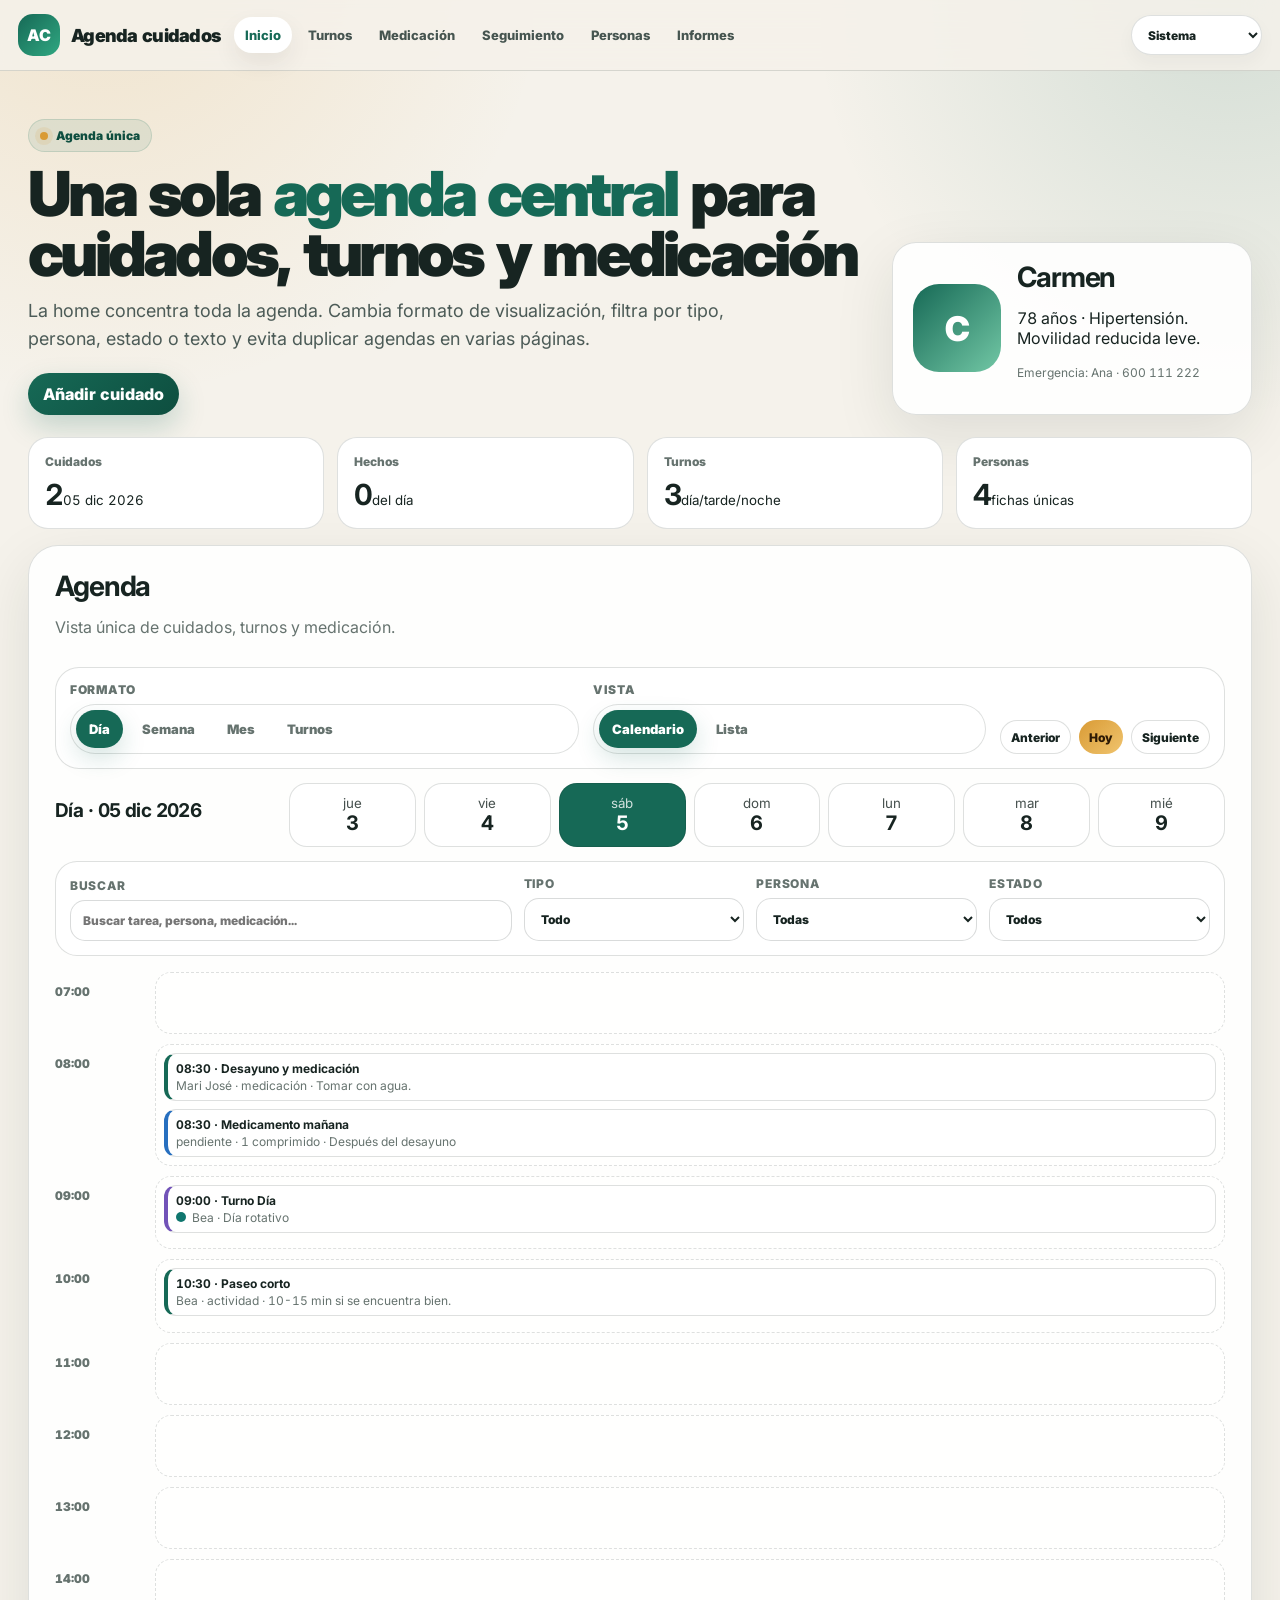
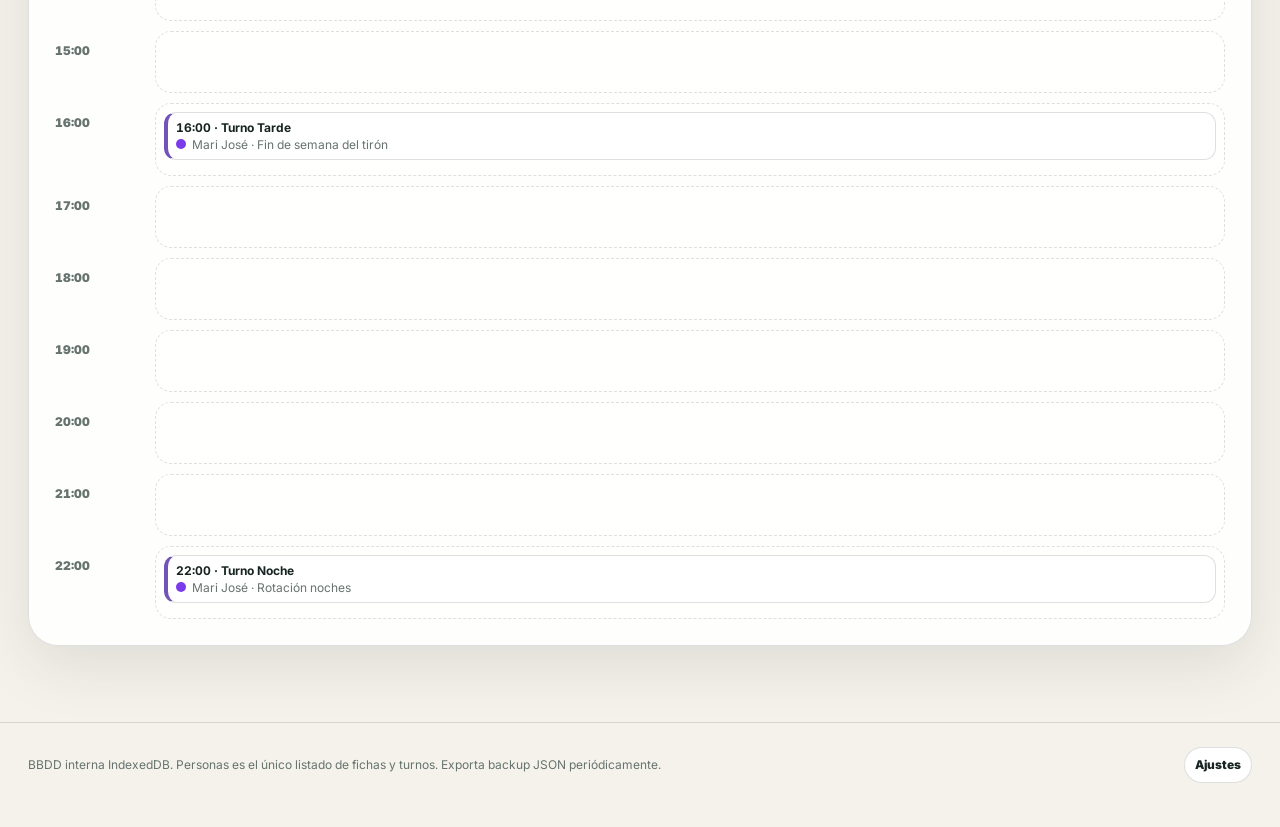
==== commit fbce475e: "qfe" ====
--- a/ajustes.html
+++ b/ajustes.html
@@ -1,1183 +1 @@
-<!doctype html>
-<html lang="es" data-page="ajustes" data-theme-choice="system">
-<head>
-  <meta charset="utf-8">
-  <meta name="viewport" content="width=device-width, initial-scale=1">
-  <title>Agenda de Cuidados | Ajustes</title>
-  <meta name="description" content="Backup, BBDD interna y configuración.">
-  <link rel="manifest" href="manifest.webmanifest">
-  <link rel="icon" href="assets/icons/icon.svg" type="image/svg+xml">
-<style>
-:root{
-  --bg:#f5f2eb;
-  --paper:#fffaf1;
-  --card:#ffffff;
-  --ink:#1b2826;
-  --muted:#687673;
-  --line:rgba(27,40,38,.13);
-  --green:#176b5a;
-  --green-2:#0f4f43;
-  --mint:#e4f4ed;
-  --blue:#276fbf;
-  --rose:#d95d6a;
-  --amber:#d5962b;
-  --red:#c74343;
-  --violet:#7253b8;
-  --shadow:0 22px 60px rgba(27,40,38,.11);
-  --shadow-sm:0 12px 30px rgba(27,40,38,.08);
-  --radius:26px;
-  --radius-sm:16px;
-  --max:1240px;
-  font-family:Inter,ui-sans-serif,system-ui,-apple-system,BlinkMacSystemFont,"Segoe UI",Roboto,Arial,sans-serif;
-}
-*{box-sizing:border-box}
-html{scroll-behavior:smooth;-webkit-text-size-adjust:100%}
-body{margin:0;background:var(--bg);color:var(--ink);font-feature-settings:"tnum" 1;overflow-x:hidden}
-a{color:inherit;text-decoration:none}
-button,input,select,textarea{font:inherit}
-button{cursor:pointer}
-.app-shell{min-height:100vh;position:relative;isolation:isolate}
-.app-shell:before{content:"";position:fixed;inset:0;z-index:-1;background:radial-gradient(circle at 8% 2%,rgba(213,150,43,.18),transparent 28rem),radial-gradient(circle at 94% 10%,rgba(23,107,90,.17),transparent 26rem),linear-gradient(180deg,#fffaf2 0%,#f5f2eb 55%,#eee9df 100%)}
-.topbar{position:sticky;top:0;z-index:50;background:rgba(245,242,235,.82);backdrop-filter:blur(18px);border-bottom:1px solid var(--line)}
-.nav{max-width:var(--max);margin:auto;padding:14px 20px;display:flex;align-items:center;justify-content:space-between;gap:18px}
-.brand{display:flex;align-items:center;gap:12px;min-width:190px}
-.brand-mark{width:44px;height:44px;border-radius:16px;background:linear-gradient(135deg,var(--green),#2ba982);display:grid;place-items:center;color:#fff;font-weight:950;box-shadow:0 12px 28px rgba(23,107,90,.23)}
-.brand-text strong{display:block;letter-spacing:-.04em;font-size:18px}.brand-text span{display:block;color:var(--muted);font-size:12px;font-weight:700;margin-top:1px}
-.nav-links{display:flex;gap:6px;align-items:center;justify-content:center;flex:1}.nav-links a{font-size:13px;font-weight:820;color:#485653;padding:10px 12px;border-radius:999px}.nav-links a.active,.nav-links a:hover{background:#fff;color:var(--green);box-shadow:var(--shadow-sm)}
-.nav-actions{display:flex;gap:10px;align-items:center}.menu-toggle{display:none;width:44px;height:44px;border:1px solid var(--line);background:#fff;border-radius:15px;position:relative}.menu-toggle span{position:absolute;left:12px;right:12px;height:2px;background:var(--ink);border-radius:2px;transition:.2s}.menu-toggle span:nth-child(1){top:14px}.menu-toggle span:nth-child(2){top:21px}.menu-toggle span:nth-child(3){top:28px}.menu-open .menu-toggle span:nth-child(1){top:21px;transform:rotate(45deg)}.menu-open .menu-toggle span:nth-child(2){opacity:0}.menu-open .menu-toggle span:nth-child(3){top:21px;transform:rotate(-45deg)}
-.btn{border:0;border-radius:999px;padding:12px 16px;display:inline-flex;align-items:center;justify-content:center;gap:8px;font-weight:850;white-space:nowrap;transition:.18s;min-height:44px}.btn:hover{transform:translateY(-1px)}.btn-primary{background:linear-gradient(135deg,var(--green),var(--green-2));color:#fff;box-shadow:0 14px 30px rgba(23,107,90,.22)}.btn-soft{background:#fff;color:var(--ink);border:1px solid var(--line)}.btn-amber{background:linear-gradient(135deg,var(--amber),#f0c46e);color:#2f1b04;box-shadow:0 14px 30px rgba(213,150,43,.22)}.btn-danger{background:#fff1f1;color:var(--red);border:1px solid rgba(199,67,67,.18)}.btn-blue{background:#eef6ff;color:var(--blue);border:1px solid rgba(39,111,191,.15)}.btn-full{width:100%}
-.main{max-width:var(--max);margin:auto;padding:28px 20px 70px}.page-head{display:grid;grid-template-columns:1fr auto;gap:18px;align-items:end;margin:20px 0 22px}.eyebrow{display:inline-flex;align-items:center;gap:8px;border:1px solid rgba(23,107,90,.15);background:rgba(23,107,90,.09);color:var(--green-2);border-radius:999px;padding:8px 11px;font-size:12px;font-weight:900;margin-bottom:12px}.eyebrow:before{content:"";width:8px;height:8px;border-radius:50%;background:var(--amber);box-shadow:0 0 0 5px rgba(213,150,43,.14)}
-h1{font-size:clamp(34px,5.2vw,64px);line-height:.94;letter-spacing:-.065em;margin:0;font-weight:950;max-width:820px}h1 span{color:var(--green)}.lead{font-size:18px;line-height:1.55;color:#51605d;max-width:720px;margin:16px 0 0}.muted{color:var(--muted)}.small{font-size:12px;color:var(--muted);line-height:1.45}.grid{display:grid;gap:18px}.grid-2{grid-template-columns:repeat(2,1fr)}.grid-3{grid-template-columns:repeat(3,1fr)}.grid-4{grid-template-columns:repeat(4,1fr)}.span-2{grid-column:span 2}.span-3{grid-column:span 3}.card{background:rgba(255,255,255,.82);border:1px solid var(--line);border-radius:var(--radius);padding:22px;box-shadow:var(--shadow-sm);position:relative;overflow:hidden}.card.clean{overflow:visible}.card h2,.card h3{letter-spacing:-.04em;line-height:1.08;margin:0 0 12px}.card h2{font-size:26px}.card h3{font-size:20px}.card p{color:#5e6b68;line-height:1.55}.hero-card{padding:28px;background:linear-gradient(135deg,#fff 0%,#f0fbf5 100%)}.hero-actions{display:flex;gap:12px;flex-wrap:wrap;margin-top:22px}.kpis{display:grid;grid-template-columns:repeat(4,1fr);gap:14px}.kpi{background:#fff;border:1px solid var(--line);border-radius:22px;padding:18px;box-shadow:var(--shadow-sm)}.kpi span{display:block;font-size:12px;color:var(--muted);font-weight:800;margin-bottom:8px}.kpi strong{font-size:30px;letter-spacing:-.045em;display:block}.kpi small{color:var(--muted);font-weight:700}.section-title{display:flex;align-items:end;justify-content:space-between;gap:12px;margin:28px 0 14px}.section-title h2{margin:0;font-size:30px;letter-spacing:-.05em}.list{display:grid;gap:12px}.item{background:#fff;border:1px solid var(--line);border-radius:22px;padding:16px;box-shadow:0 10px 22px rgba(27,40,38,.06);display:grid;gap:12px}.item-top{display:flex;justify-content:space-between;gap:12px;align-items:start}.item-title{font-weight:950;letter-spacing:-.025em}.item-meta{color:var(--muted);font-size:13px;line-height:1.45;margin-top:4px}.item-actions{display:flex;gap:8px;flex-wrap:wrap}.pill{display:inline-flex;align-items:center;gap:6px;border-radius:999px;padding:7px 10px;font-size:12px;font-weight:850;border:1px solid var(--line);background:#fff;color:#40504c}.pill.ok{background:#ecfbf4;color:var(--green);border-color:rgba(23,107,90,.18)}.pill.warn{background:#fff7e8;color:#8a5b12;border-color:rgba(213,150,43,.2)}.pill.bad{background:#fff0f0;color:var(--red);border-color:rgba(199,67,67,.2)}.pill.blue{background:#eef6ff;color:var(--blue);border-color:rgba(39,111,191,.18)}.pill.violet{background:#f3efff;color:var(--violet);border-color:rgba(114,83,184,.18)}
-.timeline{display:grid;gap:10px}.time-row{display:grid;grid-template-columns:76px 1fr;gap:12px;align-items:stretch}.time-label{color:var(--muted);font-weight:900;font-size:13px;padding-top:14px}.time-slot{border:1px dashed rgba(27,40,38,.16);border-radius:20px;min-height:58px;padding:10px;background:rgba(255,255,255,.55)}.task-card{display:grid;gap:8px;background:#fff;border:1px solid var(--line);border-radius:18px;padding:12px}.task-card.done{opacity:.62;background:#f4fbf7}.care-row{display:grid;grid-template-columns:auto 1fr auto;gap:12px;align-items:center}.check{width:38px;height:38px;border-radius:14px;border:1px solid var(--line);background:#fff;display:grid;place-items:center;font-weight:950;color:var(--green)}.done .check{background:var(--green);color:#fff}.quick-grid{display:grid;grid-template-columns:repeat(4,1fr);gap:10px}.quick{background:#fff;border:1px solid var(--line);border-radius:20px;padding:16px;text-align:left;display:grid;gap:6px}.quick b{font-size:16px}.quick span{font-size:12px;color:var(--muted);font-weight:760}.calendar-strip{display:grid;grid-template-columns:repeat(7,1fr);gap:8px;margin:10px 0 18px}.day-btn{border:1px solid var(--line);background:#fff;border-radius:20px;padding:12px 8px;display:grid;gap:4px;text-align:center}.day-btn.active{background:var(--green);color:#fff;box-shadow:0 14px 30px rgba(23,107,90,.22)}.day-btn small{font-size:11px;color:inherit;opacity:.78}.day-btn b{font-size:20px}.tabs{display:flex;gap:8px;flex-wrap:wrap;margin:0 0 18px}.tab{border:1px solid var(--line);background:#fff;border-radius:999px;padding:10px 13px;font-weight:850}.tab.active{background:var(--ink);color:#fff}.table-wrap{overflow:auto;border:1px solid var(--line);border-radius:22px;background:#fff}table{border-collapse:collapse;width:100%;min-width:720px}th,td{text-align:left;border-bottom:1px solid var(--line);padding:13px 14px;vertical-align:top}th{font-size:12px;text-transform:uppercase;letter-spacing:.06em;color:var(--muted);background:#fbfaf6}tr:last-child td{border-bottom:0}label{display:grid;gap:7px;font-size:13px;color:#3d4a47;font-weight:850}.form-grid{display:grid;grid-template-columns:repeat(2,1fr);gap:14px}.full{grid-column:1/-1}input,select,textarea{width:100%;border:1px solid rgba(27,40,38,.16);border-radius:16px;background:#fff;color:var(--ink);padding:13px 14px;outline:none}textarea{min-height:110px;resize:vertical}input:focus,select:focus,textarea:focus{border-color:var(--green);box-shadow:0 0 0 4px rgba(23,107,90,.1)}.form-actions{display:flex;gap:10px;flex-wrap:wrap;margin-top:16px}.split{display:grid;grid-template-columns:.85fr 1.15fr;gap:18px}.profile{display:grid;grid-template-columns:90px 1fr;gap:18px;align-items:center}.avatar{width:90px;height:90px;border-radius:28px;background:linear-gradient(135deg,var(--green),#71c8a5);color:#fff;display:grid;place-items:center;font-size:36px;font-weight:950;box-shadow:0 18px 40px rgba(23,107,90,.18)}.meter{height:12px;border-radius:999px;background:#edf0ec;overflow:hidden}.meter span{display:block;height:100%;background:linear-gradient(90deg,var(--green),#74c8a4);border-radius:inherit}.alert{border:1px solid rgba(213,150,43,.22);background:#fff8e7;color:#6d4710;border-radius:22px;padding:16px;line-height:1.5}.danger-note{border-color:rgba(199,67,67,.2);background:#fff1f1;color:#8d2727}.modal{position:fixed;inset:0;background:rgba(16,27,25,.35);z-index:90;display:none;align-items:center;justify-content:center;padding:20px}.modal.open{display:flex}.modal-card{background:#fff;border-radius:30px;box-shadow:0 40px 120px rgba(0,0,0,.28);width:min(760px,100%);max-height:88vh;overflow:auto;padding:24px;border:1px solid var(--line)}.modal-head{display:flex;align-items:center;justify-content:space-between;gap:14px;margin-bottom:16px}.close{width:42px;height:42px;border-radius:14px;background:#f4f2ec;border:1px solid var(--line);font-weight:950}.toast{position:fixed;left:50%;bottom:20px;transform:translateX(-50%);z-index:120;background:#10231f;color:#fff;border-radius:999px;padding:12px 16px;font-weight:900;box-shadow:0 18px 40px rgba(0,0,0,.22);max-width:calc(100vw - 26px);text-align:center}.empty{border:1px dashed rgba(27,40,38,.2);border-radius:22px;padding:20px;text-align:center;color:var(--muted);background:rgba(255,255,255,.55)}.searchbar{display:flex;gap:10px;flex-wrap:wrap;margin-bottom:14px}.searchbar input,.searchbar select{max-width:260px}.progress-cards{display:grid;grid-template-columns:repeat(3,1fr);gap:14px}.log-card{background:#fff;border:1px solid var(--line);border-radius:22px;padding:16px}.log-card strong{display:block;margin-bottom:6px}.footer{max-width:var(--max);margin:auto;padding:26px 20px 46px;color:var(--muted);font-size:12px;line-height:1.5;border-top:1px solid var(--line)}
-@media(max-width:980px){.nav-links{position:fixed;right:14px;top:76px;width:min(360px,calc(100vw - 28px));background:#fff;border:1px solid var(--line);box-shadow:var(--shadow);border-radius:24px;padding:10px;display:grid;justify-content:stretch;transform:translateY(-10px);opacity:0;pointer-events:none;transition:.18s}.nav-links.open{opacity:1;transform:translateY(0);pointer-events:auto}.nav-links a{padding:14px}.menu-toggle{display:block}.nav-actions .btn-soft{display:none}.page-head,.split{grid-template-columns:1fr}.grid-4,.kpis{grid-template-columns:repeat(2,1fr)}.grid-3,.progress-cards{grid-template-columns:1fr 1fr}.span-2,.span-3{grid-column:auto}}
-@media(max-width:660px){.main{padding:18px 14px 60px}.nav{padding:12px 14px}.brand{min-width:auto}.brand-text span{display:none}.page-head{margin-top:14px}h1{font-size:42px}.lead{font-size:16px}.grid-2,.grid-3,.grid-4,.kpis,.quick-grid,.form-grid,.progress-cards{grid-template-columns:1fr}.hero-actions .btn,.form-actions .btn{width:100%}.card{padding:18px;border-radius:22px}.calendar-strip{grid-template-columns:repeat(4,1fr)}.time-row{grid-template-columns:58px 1fr}.time-label{font-size:12px}.searchbar input,.searchbar select{max-width:none}.profile{grid-template-columns:1fr;text-align:center}.avatar{margin:auto}.item-top{display:grid}.nav-actions{gap:8px}.btn{padding:11px 14px}.modal{padding:10px}.modal-card{padding:18px;border-radius:24px}}
-@media print{.topbar,.hero-actions,.form-actions,.item-actions,.tabs,.searchbar,.footer,.modal{display:none!important}.main{max-width:none}.card,.item{box-shadow:none}.app-shell:before{display:none}}
-
-
-/* TURNO CALENDAR · DISEÑO PROFESIONAL UNIFICADO */
-.turnos-head{align-items:stretch}.turnos-mini{min-width:300px;display:grid;align-content:center}.turnos-mini .mini-line{display:flex;justify-content:space-between;gap:14px;border-bottom:1px solid var(--line);padding:9px 0}.turnos-mini .mini-line:last-child{border-bottom:0}.turnos-panel{overflow:visible}.turnos-format-row{display:flex;justify-content:flex-start;margin-bottom:12px}.turnos-format{margin:0}.turnos-control-grid{display:grid;grid-template-columns:1fr 1.25fr;gap:12px;margin:0 0 16px}.turnos-box{padding:0;box-shadow:var(--shadow-sm);overflow:hidden}.turnos-box summary{list-style:none;display:flex;justify-content:space-between;align-items:center;gap:12px;padding:16px 18px;font-weight:950;letter-spacing:-.02em;cursor:pointer}.turnos-box summary::-webkit-details-marker{display:none}.turnos-box summary:after{content:"+";width:30px;height:30px;border-radius:999px;background:var(--mint);display:grid;place-items:center;color:var(--green);font-size:20px}.turnos-box[open] summary:after{content:"–"}.turnos-box-body{display:grid;grid-template-columns:repeat(2,1fr);gap:12px;padding:0 18px 18px}.reparto-body{grid-template-columns:auto 1fr 1fr auto auto;align-items:end}.turnos-calendar-top{display:flex;align-items:end;justify-content:space-between;gap:14px;margin:10px 0 16px}.turnos-calendar-top h2{margin:0;font-size:30px;letter-spacing:-.05em}.turnos-nav{display:flex;gap:8px;flex-wrap:wrap}.turnos-layout{display:grid;grid-template-columns:minmax(0,1fr) 380px;gap:18px;align-items:start}.turnos-month-card{background:#fff;border:1px solid var(--line);border-radius:var(--radius);padding:16px;box-shadow:var(--shadow-sm)}.turnos-legend{display:flex;gap:8px;flex-wrap:wrap;margin-bottom:14px}.turnos-legend .pill i,.turnos-dot{width:9px;height:9px;border-radius:999px;display:inline-block}.turnos-weekdays{display:grid;grid-template-columns:repeat(7,1fr);gap:6px;margin-bottom:7px}.turnos-weekdays span{text-align:center;font-size:12px;font-weight:900;color:var(--muted);text-transform:uppercase}.turnos-grid{display:grid;grid-template-columns:repeat(7,minmax(0,1fr));gap:7px}.turnos-day{min-height:108px;border:1px solid var(--line);background:#fff;border-radius:20px;padding:9px;text-align:left;box-shadow:0 8px 20px rgba(27,40,38,.04);display:grid;align-content:start;gap:6px}.turnos-day.out{opacity:.35}.turnos-day.has-items{border-color:var(--accent);box-shadow:inset 0 4px 0 var(--accent),0 10px 24px rgba(27,40,38,.06)}.turnos-day.selected,.turnos-day.today{background:linear-gradient(180deg,#fff,#f0fbf5);border-color:rgba(23,107,90,.25)}.turnos-day-head{display:flex;justify-content:space-between;align-items:center}.turnos-num{width:30px;height:30px;border-radius:999px;display:grid;place-items:center;font-weight:950}.turnos-day.selected .turnos-num,.turnos-day.today .turnos-num{background:var(--green);color:#fff}.turnos-week{font-size:11px;color:var(--muted);font-weight:850;text-transform:uppercase}.turnos-dots{display:flex;gap:4px;flex-wrap:wrap}.turnos-mini-shifts{display:grid;gap:5px}.turnos-mini-shift{display:flex;align-items:center;gap:6px;border-radius:13px;padding:6px 7px;font-size:11px;font-weight:900;min-width:0}.turnos-mini-shift b{overflow:hidden;text-overflow:ellipsis;white-space:nowrap}.turnos-mini-shift.dia{background:#ecfbf4;color:var(--green)}.turnos-mini-shift.tarde{background:#fff7e8;color:#8a5b12}.turnos-mini-shift.noche{background:#eef6ff;color:var(--blue)}.turnos-feed{position:sticky;top:92px;background:#fff;border:1px solid var(--line);border-radius:var(--radius);padding:16px;box-shadow:var(--shadow-sm);max-height:calc(100vh - 120px);overflow:auto}.turnos-feed h3{margin:0 0 4px;font-size:23px;letter-spacing:-.04em}.turnos-feed-date{font-size:13px;color:var(--muted);font-weight:900;margin:14px 0 8px}.turnos-shift-card{border:1px solid var(--line);border-left:6px solid var(--shift);border-radius:20px;background:linear-gradient(90deg,var(--soft),#fff 45%);padding:13px;display:grid;grid-template-columns:48px 1fr auto;gap:12px;align-items:center;margin-bottom:8px}.turnos-shift-card.dia{--shift:var(--green);--soft:#ecfbf4}.turnos-shift-card.tarde{--shift:var(--amber);--soft:#fff7e8}.turnos-shift-card.noche{--shift:var(--blue);--soft:#eef6ff}.turnos-shift-icon{width:46px;height:46px;border-radius:16px;background:var(--soft);color:var(--shift);display:grid;place-items:center;font-weight:950}.turnos-person strong{display:flex;align-items:center;gap:7px}.turnos-person span{display:block;margin-top:3px;color:var(--muted);font-size:12px;font-weight:750}.turnos-approval{border:1px solid rgba(23,107,90,.18);background:#f0fbf5;border-radius:22px;padding:16px;margin-bottom:14px}.turnos-approval .kpis{margin:12px 0}.person-color{width:48px;height:44px;padding:3px;border-radius:14px}.turnos-person-row{display:grid;grid-template-columns:auto 1fr auto;gap:12px;align-items:center}.turnos-avatar{width:52px;height:52px;border-radius:18px;display:grid;place-items:center;color:#fff;font-weight:950}.turnos-year{display:grid;grid-template-columns:repeat(3,1fr);gap:12px}.turnos-year .item{cursor:pointer}.turnos-list{display:grid;gap:10px}.turnos-hidden{display:none!important}
-@media(max-width:1100px){.turnos-layout{grid-template-columns:1fr}.turnos-feed{position:relative;top:auto;max-height:none}.reparto-body{grid-template-columns:1fr 1fr}.reparto-body .btn{width:100%}}
-@media(max-width:980px){.turnos-head{grid-template-columns:1fr}.turnos-mini{min-width:0}.turnos-control-grid{grid-template-columns:1fr}.turnos-box:not([open]) .turnos-box-body{display:none}.turnos-box-body{grid-template-columns:1fr;padding:0 14px 14px}.turnos-format{display:flex;overflow-x:auto;flex-wrap:nowrap;padding-bottom:2px}.turnos-format .tab{flex:0 0 auto}.turnos-calendar-top{display:grid;gap:10px}.turnos-nav{display:grid;grid-template-columns:1fr 1fr 1fr;width:100%;gap:8px}.turnos-nav .btn{font-size:12px;padding:10px 8px;min-width:0}.turnos-month-card{padding:11px;border-radius:22px}.turnos-grid{gap:4px}.turnos-day{min-height:58px;border-radius:16px;padding:6px 4px}.turnos-day.out{visibility:hidden}.turnos-day-head{justify-content:center}.turnos-num{width:28px;height:28px;font-size:13px}.turnos-week,.turnos-mini-shifts{display:none}.turnos-dots{justify-content:center}.turnos-dot{width:6px;height:6px}.turnos-weekdays{gap:2px}.turnos-shift-card{grid-template-columns:44px 1fr auto;padding:11px;border-radius:18px}.turnos-shift-icon{width:42px;height:42px;border-radius:15px}.turnos-year{grid-template-columns:1fr}.turnos-person-row{grid-template-columns:auto 1fr}.turnos-person-row .item-actions{grid-column:1/-1}.turnos-legend{overflow-x:auto;flex-wrap:nowrap}.turnos-legend .pill{flex:0 0 auto}}
-@media(max-width:520px){.turnos-nav{grid-template-columns:1fr}.turnos-nav .btn{font-size:13px}.reparto-body{grid-template-columns:1fr}.turnos-shift-card{grid-template-columns:42px 1fr}.turnos-shift-card .btn{grid-column:1/-1;width:100%}}
-
-
-/* BULMA THEMES · CSS VARIABLES + LIGHT/DARK/SYSTEM
-   Inspirado en Bulma: tema = colección de variables CSS, con :root,
-   prefers-color-scheme, [data-theme=light|dark] y .theme-light/.theme-dark. */
-:root,
-[data-theme="light"],
-.theme-light{
-  color-scheme: light;
-  --bulma-scheme-h: 42;
-  --bulma-scheme-s: 42%;
-  --bulma-light-l: 97%;
-  --bulma-dark-l: 16%;
-  --bulma-primary-h: 165;
-  --bulma-primary-s: 66%;
-  --bulma-primary-l: 26%;
-  --bulma-link-h: 212;
-  --bulma-link-s: 65%;
-  --bulma-link-l: 45%;
-  --bulma-info-h: 212;
-  --bulma-success-h: 154;
-  --bulma-warning-h: 39;
-  --bulma-danger-h: 0;
-  --bulma-radius-small: 12px;
-  --bulma-radius: 18px;
-  --bulma-radius-large: 28px;
-  --bulma-shadow: 0 22px 60px rgba(27,40,38,.11);
-
-  --bg:#f5f2eb;
-  --paper:#fffaf1;
-  --card:#ffffff;
-  --ink:#1b2826;
-  --muted:#687673;
-  --line:rgba(27,40,38,.13);
-  --green:#176b5a;
-  --green-2:#0f4f43;
-  --mint:#e4f4ed;
-  --blue:#276fbf;
-  --rose:#d95d6a;
-  --amber:#d5962b;
-  --red:#c74343;
-  --violet:#7253b8;
-  --control-bg:#ffffff;
-  --control-text:#1b2826;
-  --control-border:rgba(27,40,38,.16);
-  --surface-1:rgba(255,255,255,.82);
-  --surface-2:#ffffff;
-  --surface-3:#fbfaf6;
-  --surface-soft:rgba(255,255,255,.55);
-  --focus-ring:rgba(23,107,90,.16);
-  --theme-bg:rgba(245,242,235,.82);
-  --shadow:0 22px 60px rgba(27,40,38,.11);
-  --shadow-sm:0 12px 30px rgba(27,40,38,.08);
-}
-
-@media (prefers-color-scheme: dark){
-  :root:not([data-theme="light"]):not([data-theme="dark"]){
-    color-scheme: dark;
-    --bulma-light-l: 18%;
-    --bulma-dark-l: 94%;
-    --bulma-primary-l: 62%;
-    --bulma-link-l: 68%;
-    --bg:#121816;
-    --paper:#161f1c;
-    --card:#1b2522;
-    --ink:#eef6f2;
-    --muted:#a7b7b1;
-    --line:rgba(233,245,240,.14);
-    --green:#63d0ad;
-    --green-2:#92e0c6;
-    --mint:#17382f;
-    --blue:#7bb7ff;
-    --rose:#ff8ea0;
-    --amber:#f2bd5d;
-    --red:#ff7979;
-    --violet:#b69af4;
-    --control-bg:#202c28;
-    --control-text:#eef6f2;
-    --control-border:rgba(233,245,240,.16);
-    --surface-1:rgba(27,37,34,.86);
-    --surface-2:#202c28;
-    --surface-3:#17211e;
-    --surface-soft:rgba(255,255,255,.04);
-    --focus-ring:rgba(99,208,173,.22);
-    --theme-bg:rgba(18,24,22,.88);
-    --shadow:0 26px 80px rgba(0,0,0,.34);
-    --shadow-sm:0 16px 42px rgba(0,0,0,.24);
-  }
-}
-
-[data-theme="dark"],
-.theme-dark{
-  color-scheme: dark;
-  --bulma-light-l: 18%;
-  --bulma-dark-l: 94%;
-  --bulma-primary-l: 62%;
-  --bulma-link-l: 68%;
-  --bg:#121816;
-  --paper:#161f1c;
-  --card:#1b2522;
-  --ink:#eef6f2;
-  --muted:#a7b7b1;
-  --line:rgba(233,245,240,.14);
-  --green:#63d0ad;
-  --green-2:#92e0c6;
-  --mint:#17382f;
-  --blue:#7bb7ff;
-  --rose:#ff8ea0;
-  --amber:#f2bd5d;
-  --red:#ff7979;
-  --violet:#b69af4;
-  --control-bg:#202c28;
-  --control-text:#eef6f2;
-  --control-border:rgba(233,245,240,.16);
-  --surface-1:rgba(27,37,34,.86);
-  --surface-2:#202c28;
-  --surface-3:#17211e;
-  --surface-soft:rgba(255,255,255,.04);
-  --focus-ring:rgba(99,208,173,.22);
-  --theme-bg:rgba(18,24,22,.88);
-  --shadow:0 26px 80px rgba(0,0,0,.34);
-  --shadow-sm:0 16px 42px rgba(0,0,0,.24);
-}
-
-body{background:var(--bg)!important;color:var(--ink)!important;}
-.app-shell:before{background:radial-gradient(circle at 8% 2%,color-mix(in srgb,var(--amber) 20%,transparent),transparent 28rem),radial-gradient(circle at 94% 10%,color-mix(in srgb,var(--green) 18%,transparent),transparent 26rem),linear-gradient(180deg,var(--paper) 0%,var(--bg) 55%,color-mix(in srgb,var(--bg) 86%,var(--ink)) 100%)!important;}
-.topbar{background:var(--theme-bg)!important;border-bottom-color:var(--line)!important;}
-.brand-text strong,h1,h2,h3,.item-title,.quick b,.kpi strong,.turnos-person strong{color:var(--ink)!important;}
-.lead,.muted,.small,.brand-text span,.item-meta,.quick span,.kpi span,.kpi small,.time-label,.footer,.card p{color:var(--muted)!important;}
-.card,.kpi,.item,.quick,.task-card,.log-card,.table-wrap,.modal-card,.day-btn,.tab,.turnos-panel,.turnos-month-card,.turnos-feed,.turnos-day,.turnos-box,.turnos-shift-card,.turnos-approval,.reparto-body{background:var(--surface-1)!important;border-color:var(--line)!important;box-shadow:var(--shadow-sm)!important;}
-.hero-card{background:linear-gradient(135deg,var(--surface-2) 0%,color-mix(in srgb,var(--green) 10%,var(--surface-2)) 100%)!important;}
-.time-slot,.empty{background:var(--surface-soft)!important;border-color:var(--line)!important;color:var(--muted)!important;}
-.nav-links a{color:var(--muted)!important;}
-.nav-links a.active,.nav-links a:hover{background:var(--surface-2)!important;color:var(--green)!important;box-shadow:var(--shadow-sm)!important;}
-.btn-soft,.tab,.btn{border-color:var(--line);}
-.btn-soft{background:var(--surface-2)!important;color:var(--ink)!important;}
-.btn-primary{background:linear-gradient(135deg,var(--green),var(--green-2))!important;color:color-mix(in srgb,var(--bg) 96%,white)!important;}
-.btn-amber{background:linear-gradient(135deg,var(--amber),color-mix(in srgb,var(--amber) 60%,white))!important;color:#2f1b04!important;}
-.btn-blue{background:color-mix(in srgb,var(--blue) 14%,var(--surface-2))!important;color:var(--blue)!important;border-color:color-mix(in srgb,var(--blue) 24%,transparent)!important;}
-.btn-danger{background:color-mix(in srgb,var(--red) 12%,var(--surface-2))!important;color:var(--red)!important;border-color:color-mix(in srgb,var(--red) 22%,transparent)!important;}
-input,select,textarea{background:var(--control-bg)!important;color:var(--control-text)!important;border-color:var(--control-border)!important;}
-input::placeholder,textarea::placeholder{color:color-mix(in srgb,var(--muted) 70%,transparent)!important;}
-input:focus,select:focus,textarea:focus{border-color:var(--green)!important;box-shadow:0 0 0 4px var(--focus-ring)!important;}
-table{background:var(--surface-2)!important;color:var(--ink)!important;}th{background:var(--surface-3)!important;color:var(--muted)!important;}td,th{border-color:var(--line)!important;}
-.pill{background:var(--surface-2)!important;color:var(--ink)!important;border-color:var(--line)!important;}.pill.ok{background:color-mix(in srgb,var(--green) 15%,var(--surface-2))!important;color:var(--green)!important;border-color:color-mix(in srgb,var(--green) 25%,transparent)!important;}.pill.warn{background:color-mix(in srgb,var(--amber) 17%,var(--surface-2))!important;color:var(--amber)!important;border-color:color-mix(in srgb,var(--amber) 28%,transparent)!important;}.pill.bad{background:color-mix(in srgb,var(--red) 13%,var(--surface-2))!important;color:var(--red)!important;border-color:color-mix(in srgb,var(--red) 24%,transparent)!important;}.pill.blue{background:color-mix(in srgb,var(--blue) 14%,var(--surface-2))!important;color:var(--blue)!important;border-color:color-mix(in srgb,var(--blue) 24%,transparent)!important;}.pill.violet{background:color-mix(in srgb,var(--violet) 14%,var(--surface-2))!important;color:var(--violet)!important;border-color:color-mix(in srgb,var(--violet) 24%,transparent)!important;}
-.meter{background:color-mix(in srgb,var(--muted) 18%,transparent)!important;}.meter span{background:linear-gradient(90deg,var(--green),color-mix(in srgb,var(--green) 70%,white))!important;}
-.menu-toggle{background:var(--surface-2)!important;border-color:var(--line)!important;}.menu-toggle span{background:var(--ink)!important;}
-.close{background:var(--surface-2)!important;color:var(--ink)!important;border-color:var(--line)!important;}
-.day-btn.active,.tab.active{background:var(--green)!important;color:color-mix(in srgb,var(--bg) 96%,white)!important;}
-.day-btn small,.day-btn b{color:inherit!important;}
-.alert{background:color-mix(in srgb,var(--amber) 15%,var(--surface-2))!important;color:var(--amber)!important;border-color:color-mix(in srgb,var(--amber) 30%,transparent)!important;}.danger-note{background:color-mix(in srgb,var(--red) 13%,var(--surface-2))!important;color:var(--red)!important;border-color:color-mix(in srgb,var(--red) 24%,transparent)!important;}
-:focus-visible{outline:3px solid var(--green)!important;outline-offset:3px;box-shadow:0 0 0 6px var(--focus-ring)!important;}
-
-.theme-switch{display:flex;gap:4px;padding:4px;border:1px solid var(--line);background:var(--surface-2);border-radius:999px;box-shadow:var(--shadow-sm);align-items:center;}
-.theme-switch button{border:0;background:transparent;color:var(--muted);font-size:12px;font-weight:900;border-radius:999px;padding:8px 10px;line-height:1;min-height:32px;cursor:pointer;}
-.theme-switch button:hover{background:color-mix(in srgb,var(--green) 9%,transparent);color:var(--green);}
-.theme-switch button[aria-pressed="true"]{background:var(--green);color:color-mix(in srgb,var(--bg) 96%,white);}
-[data-theme="dark"] .theme-switch button[aria-pressed="true"],.theme-dark .theme-switch button[aria-pressed="true"]{color:#10231f;}
-.theme-switch-label{position:absolute;width:1px;height:1px;padding:0;margin:-1px;overflow:hidden;clip:rect(0,0,0,0);white-space:nowrap;border:0;}
-
-@media(max-width:980px){
-  .theme-switch{order:-1;width:100%;justify-content:space-between;border-radius:18px;margin:6px 0 2px;}
-  .theme-switch button{flex:1;min-height:38px;}
-}
-
-@media print{.theme-switch{display:none!important;}}
-
-
-/* BULMA DOCS · SISTEMA COMPLETO DE UI SIN DEPENDENCIAS EXTERNAS
-   Ideas aplicadas: variables, temas, dark mode, paletas, skeletons,
-   box/button/content/table/tag/title, navbar/panel/tabs/modal/message,
-   form controls, columns/grid, container/section/footer y helpers. */
-:root{
-  --bulma-family-primary: Inter, ui-sans-serif, system-ui, -apple-system, BlinkMacSystemFont, "Segoe UI", sans-serif;
-  --bulma-radius-small: 10px;
-  --bulma-radius: 16px;
-  --bulma-radius-large: 24px;
-  --bulma-radius-rounded: 999px;
-  --bulma-speed: 160ms;
-  --bulma-primary-h: 166;
-  --bulma-primary-s: 64%;
-  --bulma-primary-l: 25%;
-  --bulma-link-h: 214;
-  --bulma-link-s: 64%;
-  --bulma-link-l: 45%;
-  --bulma-success-h: 154;
-  --bulma-warning-h: 38;
-  --bulma-danger-h: 4;
-  --bulma-primary: hsl(var(--bulma-primary-h),var(--bulma-primary-s),var(--bulma-primary-l));
-  --bulma-link: hsl(var(--bulma-link-h),var(--bulma-link-s),var(--bulma-link-l));
-  --bulma-success: hsl(var(--bulma-success-h),70%,34%);
-  --bulma-warning: hsl(var(--bulma-warning-h),82%,46%);
-  --bulma-danger: hsl(var(--bulma-danger-h),66%,44%);
-  --bulma-primary-soft: hsl(var(--bulma-primary-h),48%,94%);
-  --bulma-link-soft: hsl(var(--bulma-link-h),72%,95%);
-  --bulma-success-soft: hsl(var(--bulma-success-h),64%,94%);
-  --bulma-warning-soft: hsl(var(--bulma-warning-h),100%,94%);
-  --bulma-danger-soft: hsl(var(--bulma-danger-h),90%,96%);
-  --bulma-body-background-color:#f5f2eb;
-  --bulma-body-color:#1b2826;
-  --bulma-text-strong:#14211f;
-  --bulma-text-soft:#687673;
-  --bulma-surface:#ffffff;
-  --bulma-surface-rgb:255,255,255;
-  --bulma-border:#e4ddd2;
-  --bulma-border-soft:rgba(27,40,38,.10);
-  --bulma-shadow:0 18px 50px rgba(27,40,38,.10);
-  --bulma-shadow-soft:0 10px 28px rgba(27,40,38,.06);
-  --bulma-focus-h: 38;
-  --bulma-focus: hsl(var(--bulma-focus-h),88%,55%);
-}
-
-@media (prefers-color-scheme: dark){
-  :root:not([data-theme="light"]){
-    --bulma-body-background-color:#101614;
-    --bulma-body-color:#e6ece9;
-    --bulma-text-strong:#f4f7f5;
-    --bulma-text-soft:#a9b8b3;
-    --bulma-surface:#16201d;
-    --bulma-surface-rgb:22,32,29;
-    --bulma-border:#2a3834;
-    --bulma-border-soft:rgba(230,236,233,.12);
-    --bulma-primary-soft:rgba(28,119,99,.18);
-    --bulma-link-soft:rgba(59,130,246,.16);
-    --bulma-success-soft:rgba(16,185,129,.16);
-    --bulma-warning-soft:rgba(245,158,11,.16);
-    --bulma-danger-soft:rgba(239,68,68,.16);
-    --bulma-shadow:0 18px 50px rgba(0,0,0,.30);
-    --bulma-shadow-soft:0 10px 28px rgba(0,0,0,.20);
-  }
-}
-
-[data-theme="light"],.theme-light{
-  --bulma-body-background-color:#f5f2eb;
-  --bulma-body-color:#1b2826;
-  --bulma-text-strong:#14211f;
-  --bulma-text-soft:#687673;
-  --bulma-surface:#ffffff;
-  --bulma-surface-rgb:255,255,255;
-  --bulma-border:#e4ddd2;
-  --bulma-border-soft:rgba(27,40,38,.10);
-  --bulma-shadow:0 18px 50px rgba(27,40,38,.10);
-}
-
-[data-theme="dark"],.theme-dark{
-  --bulma-body-background-color:#101614;
-  --bulma-body-color:#e6ece9;
-  --bulma-text-strong:#f4f7f5;
-  --bulma-text-soft:#a9b8b3;
-  --bulma-surface:#16201d;
-  --bulma-surface-rgb:22,32,29;
-  --bulma-border:#2a3834;
-  --bulma-border-soft:rgba(230,236,233,.12);
-  --bulma-primary-soft:rgba(28,119,99,.18);
-  --bulma-link-soft:rgba(59,130,246,.16);
-  --bulma-success-soft:rgba(16,185,129,.16);
-  --bulma-warning-soft:rgba(245,158,11,.16);
-  --bulma-danger-soft:rgba(239,68,68,.16);
-  --bulma-shadow:0 18px 50px rgba(0,0,0,.30);
-  --bulma-shadow-soft:0 10px 28px rgba(0,0,0,.20);
-}
-
-html{background:var(--bulma-body-background-color);color:var(--bulma-body-color)}
-body{font-family:var(--bulma-family-primary);background:var(--bulma-body-background-color)!important;color:var(--bulma-body-color)!important}
-body::before{opacity:.76}
-
-/* Layout / Container / Section */
-.app-shell,.container,.main{max-width:1180px;margin-inline:auto;width:100%}
-.main{padding-inline:18px}
-.section,.card,.box,.message,.panel-like{background:var(--bulma-surface);color:var(--bulma-body-color);border-color:var(--bulma-border-soft)}
-.card,.box,.item,.task-card,.log-card,.turnos-month-card,.turnos-feed,.turnos-box,.kpi,.hero-card,.modal-card{
-  background:rgba(var(--bulma-surface-rgb),.94)!important;
-  color:var(--bulma-body-color)!important;
-  border:1px solid var(--bulma-border-soft)!important;
-  box-shadow:var(--bulma-shadow-soft);
-}
-.card.clean{box-shadow:var(--bulma-shadow-soft)!important}
-h1,h2,h3,.title,.item-title,strong{color:var(--bulma-text-strong)!important}.lead,.small,.item-meta,.brand-text span{color:var(--bulma-text-soft)!important}
-
-/* Navbar */
-.topbar{background:transparent!important}.nav{background:rgba(var(--bulma-surface-rgb),.88)!important;border-color:var(--bulma-border-soft)!important;backdrop-filter:blur(14px);box-shadow:var(--bulma-shadow-soft)}
-.nav-links a{border-radius:var(--bulma-radius-rounded);transition:background var(--bulma-speed),color var(--bulma-speed),transform var(--bulma-speed)}
-.nav-links a:hover{background:var(--bulma-primary-soft);color:var(--bulma-primary);transform:translateY(-1px)}
-.nav-links a.active{background:var(--bulma-primary)!important;color:white!important}
-.brand-mark{box-shadow:0 12px 26px color-mix(in srgb,var(--bulma-primary) 30%,transparent)}
-
-/* Button / Delete / Focus */
-.btn,button,.button{transition:transform var(--bulma-speed),box-shadow var(--bulma-speed),background var(--bulma-speed),border-color var(--bulma-speed);border-radius:var(--bulma-radius-rounded)}
-.btn:hover,button:hover,.button:hover{transform:translateY(-1px)}
-.btn-primary{background:var(--bulma-primary)!important;border-color:var(--bulma-primary)!important;color:#fff!important;box-shadow:0 12px 26px color-mix(in srgb,var(--bulma-primary) 25%,transparent)}
-.btn-blue{background:var(--bulma-link)!important;border-color:var(--bulma-link)!important;color:#fff!important}
-.btn-amber{background:var(--bulma-warning)!important;border-color:var(--bulma-warning)!important;color:#281703!important}
-.btn-danger{background:var(--bulma-danger-soft)!important;color:var(--bulma-danger)!important;border-color:color-mix(in srgb,var(--bulma-danger) 24%,transparent)!important}
-.btn-soft{background:var(--bulma-link-soft)!important;color:var(--bulma-link)!important;border-color:color-mix(in srgb,var(--bulma-link) 18%,transparent)!important}
-:focus-visible{outline:3px solid var(--bulma-focus)!important;outline-offset:3px;border-radius:12px}
-
-/* Form controls */
-input,select,textarea,.input,.textarea,.select select{background:var(--bulma-surface)!important;color:var(--bulma-body-color)!important;border-color:var(--bulma-border)!important;border-radius:var(--bulma-radius)!important;box-shadow:none!important}
-input:focus,select:focus,textarea:focus{border-color:var(--bulma-primary)!important;box-shadow:0 0 0 4px color-mix(in srgb,var(--bulma-primary) 16%,transparent)!important}
-label{color:var(--bulma-text-strong)!important}.form-grid{gap:14px}.form-actions{gap:10px}
-
-/* Tabs */
-.tabs,.turnos-format{background:color-mix(in srgb,var(--bulma-surface) 74%,var(--bulma-primary-soft));border:1px solid var(--bulma-border-soft);padding:5px;border-radius:var(--bulma-radius-rounded);overflow:auto;scrollbar-width:none}.tabs::-webkit-scrollbar,.turnos-format::-webkit-scrollbar{display:none}
-.tab,.turnos-view{border-radius:var(--bulma-radius-rounded)!important;color:var(--bulma-text-soft)!important;background:transparent!important;border:0!important;white-space:nowrap}.tab.active,.turnos-view.active{background:var(--bulma-primary)!important;color:#fff!important;box-shadow:0 10px 24px color-mix(in srgb,var(--bulma-primary) 24%,transparent)}
-
-/* Tags / Notifications / Message */
-.pill,.tag{border-radius:var(--bulma-radius-rounded);border:1px solid var(--bulma-border-soft);background:var(--bulma-link-soft);color:var(--bulma-link)}
-.pill.ok,.tag.ok{background:var(--bulma-success-soft)!important;color:var(--bulma-success)!important}.pill.warn,.tag.warn{background:var(--bulma-warning-soft)!important;color:var(--bulma-warning)!important}.pill.bad,.tag.bad{background:var(--bulma-danger-soft)!important;color:var(--bulma-danger)!important}
-.alert,.notification,.message{border-radius:var(--bulma-radius-large);border:1px solid var(--bulma-border-soft);background:var(--bulma-warning-soft);color:var(--bulma-text-strong)}.danger-note{background:var(--bulma-danger-soft)!important;color:var(--bulma-danger)!important}
-
-/* Table / Progress */
-.table-wrap{border:1px solid var(--bulma-border-soft);border-radius:var(--bulma-radius-large);overflow:auto;background:var(--bulma-surface)}
-table{background:var(--bulma-surface);color:var(--bulma-body-color);border-collapse:collapse;width:100%}th{background:color-mix(in srgb,var(--bulma-surface) 80%,var(--bulma-primary-soft));color:var(--bulma-text-soft)}td,th{border-color:var(--bulma-border-soft)}
-.meter,.progress{background:color-mix(in srgb,var(--bulma-surface) 64%,var(--bulma-border));border-radius:var(--bulma-radius-rounded);overflow:hidden}.meter span{background:linear-gradient(90deg,var(--bulma-primary),var(--bulma-success))}
-
-/* Panel / Menu */
-.turnos-box summary,.panel-heading{background:color-mix(in srgb,var(--bulma-surface) 82%,var(--bulma-primary-soft));border-radius:var(--bulma-radius);color:var(--bulma-text-strong)}
-.turnos-box[open] summary{margin-bottom:10px}.turnos-box-body{gap:12px}
-
-/* Grid / Columns */
-.grid{gap:18px}.columns{display:flex;gap:18px}.column{flex:1}.span-2{grid-column:span 2}.quick-grid{gap:12px}
-
-/* Modal */
-.modal{backdrop-filter:blur(8px)}.modal-card{border-radius:28px!important}.modal-head{border-bottom:1px solid var(--bulma-border-soft);padding-bottom:12px;margin-bottom:16px}
-
-/* Skeletons */
-.is-skeleton,.skeleton-line{position:relative;overflow:hidden;color:transparent!important;background:linear-gradient(90deg,color-mix(in srgb,var(--bulma-surface) 70%,var(--bulma-border)),color-mix(in srgb,var(--bulma-surface) 92%,white),color-mix(in srgb,var(--bulma-surface) 70%,var(--bulma-border)));background-size:220% 100%;animation:skeleton-loading 1.25s infinite linear;border-radius:var(--bulma-radius)}
-@keyframes skeleton-loading{to{background-position:-220% 0}}
-
-/* Agenda única */
-.turnos-panel{padding:20px}.turnos-control-grid{grid-template-columns:1fr 1fr}.turnos-calendar-top{border-top:1px solid var(--bulma-border-soft);padding-top:16px}.turnos-nav{display:flex;gap:8px;flex-wrap:wrap}.turnos-nav .btn{min-width:132px}.turnos-day{background:var(--bulma-surface)!important;color:var(--bulma-body-color)!important;border-color:var(--bulma-border-soft)!important}.turnos-day.has-items{border-color:var(--accent)!important}.turnos-day.selected,.turnos-day.today{background:var(--bulma-primary-soft)!important}.turnos-num{color:var(--bulma-text-strong)}.turnos-feed-date{color:var(--bulma-text-soft)}
-
-/* Personas unificadas */
-.unified-person-card{display:grid;grid-template-columns:auto 1fr auto;gap:14px;align-items:center}.unified-person-meta{display:flex;gap:7px;flex-wrap:wrap;margin-top:6px}.unified-avatar{width:54px;height:54px;border-radius:18px;display:grid;place-items:center;color:#fff;font-weight:950;box-shadow:inset 0 0 0 1px rgba(255,255,255,.34)}
-
-/* Footer */
-.footer{display:flex;justify-content:space-between;align-items:center;gap:12px;flex-wrap:wrap;background:transparent;color:var(--bulma-text-soft);border-top:1px solid var(--bulma-border-soft);margin-top:28px;padding:24px 18px}.footer .btn{min-height:38px;padding:8px 14px}
-
-@media(max-width:980px){
-  .main{padding-inline:12px}.nav{align-items:center}.nav-actions{gap:8px}.theme-switch{max-width:100%;overflow:auto}.page-head{grid-template-columns:1fr!important}.turnos-control-grid,.grid,.grid-2,.grid-3,.columns{display:grid!important;grid-template-columns:1fr!important}.span-2{grid-column:auto}.turnos-panel{padding:12px}.turnos-format-row{margin-bottom:10px}.turnos-calendar-top{display:grid;gap:10px}.turnos-nav{display:grid;grid-template-columns:1fr;gap:8px}.turnos-nav .btn{width:100%;min-width:0}.turnos-layout{grid-template-columns:1fr!important}.turnos-feed{position:relative!important;top:auto!important}.turnos-grid{gap:5px}.turnos-day{min-height:62px}.turnos-week,.turnos-mini-shifts{display:none!important}.unified-person-card{grid-template-columns:1fr}.unified-avatar{width:48px;height:48px}.item-actions{display:grid;grid-template-columns:1fr;gap:8px}.footer{display:grid;text-align:left}.footer .btn{width:100%}
-}
-
-</style>
-</head>
-<body>
-<div class="app-shell">
-
-<header class="topbar">
-  <nav class="nav" aria-label="Navegación principal">
-    <a href="index.html" class="brand"><span class="brand-mark">AC</span><span class="brand-text"><strong>Agenda de Cuidados</strong><span>BBDD interna · GitHub Pages</span></span></a>
-    <div class="nav-links" id="navLinks">
-      <a href="index.html" data-nav="agenda">Agenda</a>
-      <a href="variables.html" data-nav="variables">Variables</a>
-      <a href="personas.html" data-nav="personas">Personas</a>
-      <a href="persona.html" data-nav="persona">Persona cuidada</a>
-      <a href="medicacion.html" data-nav="medicacion">Medicación</a>
-      <a href="seguimiento.html" data-nav="seguimiento">Seguimiento</a>
-      <a href="informes.html" data-nav="informes">Informes</a>
-    </div>
-    <div class="nav-actions">
-      <div class="theme-switch" role="group" aria-label="Tema visual">
-        <span class="theme-switch-label">Tema</span>
-        <button type="button" data-theme-set="light" aria-pressed="false">Claro</button>
-        <button type="button" data-theme-set="dark" aria-pressed="false">Oscuro</button>
-        <button type="button" data-theme-set="system" aria-pressed="true">Sistema</button>
-      </div>
-      <button class="btn btn-soft" type="button" data-print>Imprimir</button>
-      <button class="menu-toggle" id="menuToggle" type="button" aria-label="Abrir menú"><span></span><span></span><span></span></button>
-    </div>
-  </nav>
-</header>
-<main class="main">
-
-<section class="page-head"><div><div class="eyebrow">Ajustes y BBDD</div><h1>Base de datos interna, copias y restauración</h1><p class="lead">La app funciona en GitHub Pages sin servidor. Los datos se guardan en IndexedDB dentro del navegador.</p></div></section>
-<section class="grid grid-2"><article class="card"><h2>Estado de BBDD</h2><div id="backupInfo"></div><div class="form-actions"><button class="btn btn-primary" type="button" data-export-json>Exportar backup JSON</button><button class="btn btn-soft" type="button" data-export-csv>Exportar CSV</button></div></article><article class="card clean"><h2>Restaurar datos</h2><label>Importar backup JSON<input id="backupImport" type="file" accept="application/json,.json"></label><div class="alert" style="margin-top:16px">Importar un JSON sustituye las tablas incluidas en el archivo por las del backup.</div><div class="form-actions"><button class="btn btn-danger" type="button" data-reset-demo>Restaurar demo</button></div></article></section>
-<section class="card" style="margin-top:18px"><h2>Notas para GitHub Pages</h2><p>Sube todos los archivos a un repositorio y activa GitHub Pages. Cada navegador tendrá su propia BBDD. Para cambiar de dispositivo, exporta JSON en el dispositivo antiguo e impórtalo en el nuevo.</p><p class="small">No expongas datos sensibles en un dispositivo compartido. Esta app no tiene servidor, usuarios ni cifrado remoto.</p></section>
-</main>
-
-<div class="modal" id="taskModal" aria-hidden="true">
-  <div class="modal-card">
-    <div class="modal-head"><h2>Nueva tarea de cuidado</h2><button class="close" type="button" data-close-modal>×</button></div>
-    <form id="taskForm">
-      <input type="hidden" name="id">
-      <div class="form-grid">
-        <label>Título<input name="title" placeholder="Ej. Desayuno, ducha, paseo, cura..." required></label>
-        <label>Fecha<input name="date" type="date" required></label>
-        <label>Hora<input name="time" type="time" required></label>
-        <label>Categoría<select name="category"><option>medicación</option><option>higiene</option><option>alimentación</option><option>actividad</option><option>acompañamiento</option><option>cita médica</option><option>otro</option></select></label>
-        <label>Responsable<input name="caregiver" placeholder="Nombre del cuidador"></label>
-        <label>Prioridad<select name="priority"><option>baja</option><option selected>media</option><option>alta</option></select></label>
-        <label>Estado<select name="status"><option selected>pendiente</option><option>hecha</option><option>omitida</option></select></label>
-        <label class="full">Notas<textarea name="notes" placeholder="Instrucciones, observaciones o preparación necesaria"></textarea></label>
-      </div>
-      <div class="form-actions"><button class="btn btn-primary" type="submit">Guardar cuidado</button><button class="btn btn-soft" type="button" data-close-modal>Cancelar</button></div>
-    </form>
-  </div>
-</div>
-<footer class="footer"><span>Agenda de Cuidados · Datos locales en IndexedDB. Exporta copias periódicamente.</span><button class="btn btn-soft" type="button" data-settings-gate>Ajustes</button></footer>
-
-</div>
-<script>
-(() => {
-  "use strict";
-
-  const DB_NAME = "agenda-cuidados-persona-db";
-  const DB_VERSION = 1;
-  const STORE_NAMES = ["person","tasks","meds","logs","carers","settings"];
-  const today = () => new Date().toISOString().slice(0,10);
-  const nowTime = () => new Date().toTimeString().slice(0,5);
-  const $ = (s, r=document) => r.querySelector(s);
-  const $$ = (s, r=document) => Array.from(r.querySelectorAll(s));
-  let db;
-  let selectedDate = today();
-  let currentTab = "all";
-
-  const seed = {
-    person: {
-      id:"profile",
-      name:"Carmen",
-      age:"78",
-      birth:"1948-02-14",
-      address:"Casa familiar",
-      blood:"A+",
-      allergies:"Penicilina",
-      diagnosis:"Hipertensión. Movilidad reducida leve.",
-      doctor:"Centro de salud · Dra. López",
-      emergency:"Ana · 600 111 222",
-      preferences:"Prefiere ducha por la mañana, comida templada y paseos cortos después de desayunar.",
-      notes:"No sustituye indicaciones médicas. Verificar medicación con profesional sanitario."
-    },
-    tasks: [
-      {id:id(), date:today(), time:"08:30", title:"Desayuno y medicación", category:"medicación", caregiver:"Ana", priority:"alta", status:"pendiente", notes:"Tomar con agua y revisar tensión."},
-      {id:id(), date:today(), time:"10:30", title:"Paseo corto", category:"actividad", caregiver:"Luis", priority:"media", status:"pendiente", notes:"10-15 minutos si se encuentra bien."},
-      {id:id(), date:today(), time:"13:30", title:"Comida", category:"alimentación", caregiver:"Ana", priority:"media", status:"pendiente", notes:"Controlar hidratación."},
-      {id:id(), date:today(), time:"18:00", title:"Llamar a familiar", category:"acompañamiento", caregiver:"Marta", priority:"baja", status:"pendiente", notes:"Videollamada si está disponible."}
-    ],
-    meds: [
-      {id:id(), name:"Medicamento mañana", dose:"1 comprimido", times:"08:30", instructions:"Después del desayuno", active:"sí", stock:"20", notes:"Confirmar pauta médica."},
-      {id:id(), name:"Medicamento noche", dose:"1 comprimido", times:"21:00", instructions:"Antes de dormir", active:"sí", stock:"18", notes:"Confirmar pauta médica."}
-    ],
-    logs: [
-      {id:id(), date:today(), time:"08:40", type:"tensión", value:"128/78", mood:"tranquila", notes:"Sin incidencias."},
-      {id:id(), date:today(), time:"09:10", type:"hidratación", value:"250 ml", mood:"bien", notes:"Vaso de agua tras medicación."}
-    ],
-    carers: [
-      {id:id(), name:"Ana", role:"Cuidadora principal", phone:"600111222", email:"ana@example.com", availability:"Mañanas", notes:"Coordina medicación y citas."},
-      {id:id(), name:"Luis", role:"Familiar", phone:"600333444", email:"luis@example.com", availability:"Tardes", notes:"Paseos y acompañamiento."}
-    ],
-    settings: [{id:"app", pin:"1234", privateMode:"no", created:new Date().toISOString()}]
-  };
-
-  function id(){ return "id" + Math.random().toString(36).slice(2) + Date.now().toString(36); }
-  function fmtDate(v){ if(!v) return ""; return new Date(v+"T12:00:00").toLocaleDateString("es-ES",{day:"2-digit",month:"short",year:"numeric"}); }
-  function fmtShort(v){ return new Date(v+"T12:00:00").toLocaleDateString("es-ES",{weekday:"short",day:"2-digit"}); }
-  function addDays(v,n){ const d = new Date(v+"T12:00:00"); d.setDate(d.getDate()+n); return d.toISOString().slice(0,10); }
-  function escapeHTML(v){ return String(v ?? "").replace(/[&<>"]/g, c => ({"&":"&amp;","<":"&lt;",">":"&gt;","\"":"&quot;"}[c])); }
-  function normalizePhone(v){ return String(v || "").replace(/[^\d+]/g,""); }
-  function statusPill(v){ if(v === "hecha" || v === "tomada" || v === "ok") return "ok"; if(v === "omitida" || v === "urgente" || v === "alta") return "bad"; if(v === "media" || v === "pendiente") return "warn"; return "blue"; }
-  function toast(msg){ const old = $(".toast"); if(old) old.remove(); const n = document.createElement("div"); n.className="toast"; n.textContent=msg; document.body.appendChild(n); setTimeout(()=>n.remove(),2200); }
-
-  function openDB(){
-    return new Promise((resolve,reject)=>{
-      const req = indexedDB.open(DB_NAME, DB_VERSION);
-      req.onupgradeneeded = e => {
-        const database = e.target.result;
-        STORE_NAMES.forEach(name => {
-          if(!database.objectStoreNames.contains(name)) database.createObjectStore(name,{keyPath:"id"});
-        });
-      };
-      req.onsuccess = () => { db = req.result; resolve(db); };
-      req.onerror = () => reject(req.error);
-    });
-  }
-  function tx(store, mode="readonly"){ return db.transaction(store,mode).objectStore(store); }
-  function getAll(store){ return new Promise((resolve,reject)=>{ const r = tx(store).getAll(); r.onsuccess=()=>resolve(r.result || []); r.onerror=()=>reject(r.error); }); }
-  function getOne(store,key){ return new Promise((resolve,reject)=>{ const r = tx(store).get(key); r.onsuccess=()=>resolve(r.result); r.onerror=()=>reject(r.error); }); }
-  function put(store,val){ return new Promise((resolve,reject)=>{ const r = tx(store,"readwrite").put(val); r.onsuccess=()=>resolve(val); r.onerror=()=>reject(r.error); }); }
-  function del(store,key){ return new Promise((resolve,reject)=>{ const r = tx(store,"readwrite").delete(key); r.onsuccess=()=>resolve(); r.onerror=()=>reject(r.error); }); }
-  function clear(store){ return new Promise((resolve,reject)=>{ const r = tx(store,"readwrite").clear(); r.onsuccess=()=>resolve(); r.onerror=()=>reject(r.error); }); }
-  async function seedIfEmpty(){
-    const person = await getOne("person","profile");
-    if(person) return;
-    await put("person", seed.person);
-    for(const s of ["tasks","meds","logs","carers","settings"]){
-      for(const item of seed[s]) await put(s,item);
-    }
-  }
-
-  async function allData(){
-    const out = {};
-    for(const s of STORE_NAMES) out[s] = await getAll(s);
-    return out;
-  }
-
-  function bindBase(){
-    const page = document.documentElement.dataset.page;
-    $$('[data-nav]').forEach(a => a.classList.toggle('active', a.dataset.nav === page));
-    const btn = $('#menuToggle'), links = $('#navLinks');
-    if(btn && links){
-      btn.addEventListener('click',()=>{ document.body.classList.toggle('menu-open'); links.classList.toggle('open'); });
-      links.querySelectorAll('a').forEach(a => a.addEventListener('click',()=>{ document.body.classList.remove('menu-open'); links.classList.remove('open'); }));
-    }
-    $$('[data-print]').forEach(b => b.addEventListener('click',()=>window.print()));
-  }
-
-  async function renderIndex(){
-    if(!$('#todayKpis')) return;
-    const [profile, tasks, meds, logs, carers] = await Promise.all([getOne('person','profile'), getAll('tasks'), getAll('meds'), getAll('logs'), getAll('carers')]);
-    const dayTasks = tasks.filter(t=>t.date===today()).sort((a,b)=>(a.time||'').localeCompare(b.time||''));
-    const done = dayTasks.filter(t=>t.status==='hecha').length;
-    const pending = dayTasks.filter(t=>t.status!=='hecha').length;
-    const activeMeds = meds.filter(m=>m.active !== 'no').length;
-    const dayLogs = logs.filter(l=>l.date===today()).length;
-    $('#personMini').innerHTML = profile ? `<div class="profile"><div class="avatar">${escapeHTML(profile.name?.[0] || 'P')}</div><div><h2>${escapeHTML(profile.name)}</h2><p>${escapeHTML(profile.age)} años · ${escapeHTML(profile.diagnosis)}</p><p class="small">Emergencia: ${escapeHTML(profile.emergency)}</p></div></div>` : '';
-    $('#todayKpis').innerHTML = kpi('Tareas hoy', dayTasks.length, `${done} hechas`) + kpi('Pendientes', pending, 'por revisar') + kpi('Medicación', activeMeds, 'pautas activas') + kpi('Registros', dayLogs, 'seguimiento');
-    renderCalendarStrip('#homeCalendar');
-    $('#todayList').innerHTML = renderTaskTimeline(dayTasks);
-    $('#nextMeds').innerHTML = renderMedicationDue(meds, logs);
-    $('#quickContacts').innerHTML = carers.slice(0,4).map(c=>contactCard(c)).join('') || empty('Sin cuidadores registrados.');
-    const pct = dayTasks.length ? Math.round(done/dayTasks.length*100) : 0;
-    $('#dailyProgress').innerHTML = `<div class="meter"><span style="width:${pct}%"></span></div><p class="small">${pct}% del plan diario completado.</p>`;
-  }
-
-  function kpi(label,value,note){ return `<article class="kpi"><span>${label}</span><strong>${value}</strong><small>${note || ''}</small></article>`; }
-  function empty(msg){ return `<div class="empty">${escapeHTML(msg)}</div>`; }
-
-  function renderCalendarStrip(sel){
-    const el = $(sel); if(!el) return;
-    const start = addDays(today(), -2);
-    el.innerHTML = Array.from({length:7},(_,i)=>{
-      const d = addDays(start,i); const dt = new Date(d+'T12:00:00');
-      return `<button class="day-btn ${d===selectedDate?'active':''}" data-day="${d}"><small>${dt.toLocaleDateString('es-ES',{weekday:'short'})}</small><b>${dt.getDate()}</b></button>`;
-    }).join('');
-  }
-
-  function renderTaskTimeline(items){
-    if(!items.length) return empty('No hay cuidados planificados para este día.');
-    const hours = [...new Set(items.map(t=>t.time || 'Sin hora'))].sort();
-    return `<div class="timeline">${hours.map(h=>`<div class="time-row"><div class="time-label">${escapeHTML(h)}</div><div class="time-slot">${items.filter(t=>(t.time||'Sin hora')===h).map(taskCard).join('')}</div></div>`).join('')}</div>`;
-  }
-
-  function taskCard(t){
-    return `<article class="task-card ${t.status==='hecha'?'done':''}">
-      <div class="care-row">
-        <button class="check" data-task-toggle="${t.id}" title="Marcar cuidado">${t.status==='hecha'?'✓':''}</button>
-        <div><div class="item-title">${escapeHTML(t.title)}</div><div class="item-meta">${escapeHTML(t.category)} · ${escapeHTML(t.caregiver || 'Sin responsable')} · ${escapeHTML(t.notes || '')}</div></div>
-        <span class="pill ${statusPill(t.priority)}">${escapeHTML(t.priority || 'media')}</span>
-      </div>
-      <div class="item-actions"><button class="btn btn-soft" data-edit-task="${t.id}">Editar</button><button class="btn btn-danger" data-delete="tasks:${t.id}">Borrar</button></div>
-    </article>`;
-  }
-
-  function renderMedicationDue(meds, logs){
-    const active = meds.filter(m=>m.active !== 'no');
-    if(!active.length) return empty('No hay medicación activa registrada.');
-    const takenKeys = new Set(logs.filter(l=>l.date===today() && l.type==='medicación').map(l=>l.value));
-    return `<div class="list">${active.flatMap(m=>String(m.times||'').split(',').map(time=>({m,time:time.trim()}))).filter(x=>x.time).map(({m,time})=>{
-      const key = `${m.id}|${time}`;
-      const taken = takenKeys.has(key);
-      return `<article class="item"><div class="item-top"><div><div class="item-title">${escapeHTML(time)} · ${escapeHTML(m.name)}</div><div class="item-meta">${escapeHTML(m.dose)} · ${escapeHTML(m.instructions || '')}</div></div><span class="pill ${taken?'ok':'warn'}">${taken?'Tomada':'Pendiente'}</span></div><div class="item-actions"><button class="btn ${taken?'btn-soft':'btn-primary'}" data-med-taken="${m.id}" data-med-time="${escapeHTML(time)}">${taken?'Registrar otra vez':'Marcar tomada'}</button></div></article>`;
-    }).join('')}</div>`;
-  }
-
-  function contactCard(c){
-    const wa = normalizePhone(c.phone).replace('+','');
-    return `<article class="item"><div class="item-top"><div><div class="item-title">${escapeHTML(c.name)}</div><div class="item-meta">${escapeHTML(c.role)} · ${escapeHTML(c.availability || '')}</div></div></div><div class="item-actions"><a class="btn btn-blue" href="tel:${normalizePhone(c.phone)}">Llamar</a><a class="btn btn-soft" href="mailto:${escapeHTML(c.email)}">Email</a><a class="btn btn-primary" href="https://wa.me/${wa}">WhatsApp</a></div></article>`;
-  }
-
-  async function renderAgenda(){
-    if(!$('#agendaList')) return;
-    renderCalendarStrip('#agendaCalendar');
-    const tasks = await getAll('tasks');
-    const category = $('#filterCategory')?.value || '';
-    const status = $('#filterStatus')?.value || '';
-    const search = ($('#taskSearch')?.value || '').toLowerCase();
-    const filtered = tasks.filter(t => t.date === selectedDate)
-      .filter(t => !category || t.category === category)
-      .filter(t => !status || t.status === status)
-      .filter(t => !search || `${t.title} ${t.notes} ${t.caregiver}`.toLowerCase().includes(search))
-      .sort((a,b)=>(a.time||'').localeCompare(b.time||''));
-    $('#agendaTitle').textContent = `Agenda · ${fmtDate(selectedDate)}`;
-    $('#agendaList').innerHTML = renderTaskTimeline(filtered);
-  }
-
-  async function renderMeds(){
-    if(!$('#medList')) return;
-    const [meds, logs] = await Promise.all([getAll('meds'), getAll('logs')]);
-    $('#medKpis').innerHTML = kpi('Pautas activas', meds.filter(m=>m.active!=='no').length, 'registradas') + kpi('Tomas hoy', logs.filter(l=>l.date===today() && l.type==='medicación').length, 'marcadas') + kpi('Stock bajo', meds.filter(m=>Number(m.stock||0) <= 5).length, 'revisar') + kpi('Total', meds.length, 'medicamentos');
-    $('#medDue').innerHTML = renderMedicationDue(meds, logs);
-    $('#medList').innerHTML = meds.map(m=>`<article class="item"><div class="item-top"><div><div class="item-title">${escapeHTML(m.name)}</div><div class="item-meta">${escapeHTML(m.dose)} · ${escapeHTML(m.times)} · ${escapeHTML(m.instructions)}</div><p class="small">Stock: ${escapeHTML(m.stock || 'sin dato')} · ${escapeHTML(m.notes || '')}</p></div><span class="pill ${m.active==='no'?'bad':'ok'}">${m.active==='no'?'Inactiva':'Activa'}</span></div><div class="item-actions"><button class="btn btn-soft" data-edit-med="${m.id}">Editar</button><button class="btn btn-danger" data-delete="meds:${m.id}">Borrar</button></div></article>`).join('') || empty('No hay medicación registrada.');
-  }
-
-  async function renderTracking(){
-    if(!$('#logList')) return;
-    const logs = await getAll('logs');
-    const type = $('#logTypeFilter')?.value || '';
-    const date = $('#logDateFilter')?.value || today();
-    if($('#logDateFilter') && !$('#logDateFilter').value) $('#logDateFilter').value = date;
-    const filtered = logs.filter(l => !date || l.date===date).filter(l => !type || l.type===type).sort((a,b)=>(b.date+b.time).localeCompare(a.date+a.time));
-    $('#logKpis').innerHTML = kpi('Registros', filtered.length, fmtDate(date)) + kpi('Hidratación', logs.filter(l=>l.date===date && l.type==='hidratación').length, 'hoy') + kpi('Síntomas', logs.filter(l=>l.date===date && l.type==='síntoma').length, 'hoy') + kpi('Medicación', logs.filter(l=>l.date===date && l.type==='medicación').length, 'hoy');
-    $('#logList').innerHTML = filtered.map(l=>`<article class="log-card"><strong>${escapeHTML(l.time)} · ${escapeHTML(l.type)}</strong><div class="item-meta">${escapeHTML(l.value)} · Estado: ${escapeHTML(l.mood || '')}</div><p>${escapeHTML(l.notes || '')}</p><div class="item-actions"><button class="btn btn-danger" data-delete="logs:${l.id}">Borrar</button></div></article>`).join('') || empty('Sin registros para el filtro seleccionado.');
-  }
-
-  async function renderPerson(){
-    const form = $('#personForm'); if(!form) return;
-    const p = await getOne('person','profile');
-    if(p){ Object.keys(p).forEach(k=>{ if(form.elements[k]) form.elements[k].value = p[k]; }); }
-    $('#personSummary').innerHTML = p ? `<div class="profile"><div class="avatar">${escapeHTML(p.name?.[0] || 'P')}</div><div><h2>${escapeHTML(p.name)}</h2><p>${escapeHTML(p.age)} años · ${escapeHTML(p.blood || 'Grupo no registrado')}</p><p class="small">Alergias: ${escapeHTML(p.allergies || 'Sin dato')}</p><p class="small">Emergencia: ${escapeHTML(p.emergency || 'Sin dato')}</p></div></div>` : '';
-  }
-
-  async function renderCarers(){
-    if(!$('#carerList')) return;
-    const carers = await getAll('carers');
-    $('#carerKpis').innerHTML = kpi('Cuidadores', carers.length, 'equipo') + kpi('Mañanas', carers.filter(c=>(c.availability||'').toLowerCase().includes('mañ')).length, 'disponibles') + kpi('Tardes', carers.filter(c=>(c.availability||'').toLowerCase().includes('tard')).length, 'disponibles') + kpi('Contactos', carers.filter(c=>c.phone).length, 'con teléfono');
-    $('#carerList').innerHTML = carers.map(c=>`${contactCard(c)}<div class="item-actions" style="margin-top:-8px;margin-left:16px"><button class="btn btn-soft" data-edit-carer="${c.id}">Editar</button><button class="btn btn-danger" data-delete="carers:${c.id}">Borrar</button></div>`).join('') || empty('No hay cuidadores registrados.');
-  }
-
-  async function renderReports(){
-    if(!$('#reportSummary')) return;
-    const [tasks, meds, logs, carers, person] = await Promise.all([getAll('tasks'),getAll('meds'),getAll('logs'),getAll('carers'),getOne('person','profile')]);
-    const days = Array.from({length:7},(_,i)=>addDays(today(), -6+i));
-    const completed = tasks.filter(t=>days.includes(t.date) && t.status==='hecha').length;
-    const planned = tasks.filter(t=>days.includes(t.date)).length;
-    const medTaken = logs.filter(l=>days.includes(l.date) && l.type==='medicación').length;
-    const symptoms = logs.filter(l=>days.includes(l.date) && l.type==='síntoma').length;
-    $('#reportSummary').innerHTML = kpi('Planificadas', planned, '7 días') + kpi('Completadas', completed, '7 días') + kpi('Tomas registradas', medTaken, '7 días') + kpi('Síntomas', symptoms, '7 días');
-    $('#weeklyReport').innerHTML = days.map(d=>{
-      const dsTasks = tasks.filter(t=>t.date===d), dsLogs = logs.filter(l=>l.date===d);
-      const pct = dsTasks.length ? Math.round(dsTasks.filter(t=>t.status==='hecha').length/dsTasks.length*100) : 0;
-      return `<article class="item"><div class="item-top"><div><div class="item-title">${fmtShort(d)}</div><div class="item-meta">${dsTasks.length} cuidados · ${dsLogs.length} registros</div></div><span class="pill ${pct>=80?'ok':pct>=50?'warn':'bad'}">${pct}%</span></div><div class="meter"><span style="width:${pct}%"></span></div></article>`;
-    }).join('');
-    $('#printableReport').innerHTML = `<h2>Informe de cuidados · ${escapeHTML(person?.name || 'Persona')}</h2><p>${new Date().toLocaleString('es-ES')}</p><ul><li>Cuidados planificados últimos 7 días: ${planned}</li><li>Cuidados completados: ${completed}</li><li>Medicación activa: ${meds.filter(m=>m.active!=='no').length}</li><li>Registros de seguimiento: ${logs.filter(l=>days.includes(l.date)).length}</li><li>Cuidadores registrados: ${carers.length}</li></ul>`;
-  }
-
-  async function renderSettings(){
-    if(!$('#backupInfo')) return;
-    const data = await allData();
-    const count = Object.values(data).reduce((s,arr)=>s+arr.length,0);
-    $('#backupInfo').innerHTML = `<div class="alert"><strong>BBDD interna activa:</strong> IndexedDB en este navegador. Registros totales: ${count}. Exporta copias JSON si vas a usar varios dispositivos.</div>`;
-  }
-
-  async function openTaskModal(taskId){
-    const form = $('#taskForm'); if(!form) return;
-    form.reset(); form.elements.id.value = '';
-    form.elements.date.value = selectedDate || today();
-    form.elements.time.value = nowTime();
-    form.elements.priority.value = 'media'; form.elements.status.value = 'pendiente';
-    if(taskId){ const t = await getOne('tasks', taskId); if(t) Object.keys(t).forEach(k=>{ if(form.elements[k]) form.elements[k].value = t[k]; }); }
-    openModal('taskModal');
-  }
-  async function saveTask(e){
-    e.preventDefault(); const f=e.currentTarget;
-    const obj = Object.fromEntries(new FormData(f).entries()); obj.id = obj.id || id();
-    await put('tasks', obj); closeModal(); await renderAll(); toast('Cuidado guardado');
-  }
-  async function saveMed(e){
-    e.preventDefault(); const f=e.currentTarget; const obj = Object.fromEntries(new FormData(f).entries()); obj.id = obj.id || id();
-    await put('meds', obj); f.reset(); await renderAll(); toast('Medicación guardada');
-  }
-  async function saveLog(e){
-    e.preventDefault(); const f=e.currentTarget; const obj = Object.fromEntries(new FormData(f).entries()); obj.id = obj.id || id(); obj.date ||= today(); obj.time ||= nowTime();
-    await put('logs', obj); f.reset(); if(f.elements.date) f.elements.date.value=today(); if(f.elements.time) f.elements.time.value=nowTime(); await renderAll(); toast('Registro guardado');
-  }
-  async function savePerson(e){
-    e.preventDefault(); const obj = Object.fromEntries(new FormData(e.currentTarget).entries()); obj.id = 'profile'; await put('person', obj); await renderAll(); toast('Perfil guardado');
-  }
-  async function saveCarer(e){
-    e.preventDefault(); const f=e.currentTarget; const obj = Object.fromEntries(new FormData(f).entries()); obj.id = obj.id || id(); await put('carers', obj); f.reset(); await renderAll(); toast('Cuidador guardado');
-  }
-
-  async function editMed(medId){
-    const form = $('#medForm'); if(!form) return;
-    const m = await getOne('meds', medId); if(!m) return;
-    Object.keys(m).forEach(k=>{ if(form.elements[k]) form.elements[k].value = m[k]; });
-    form.scrollIntoView({behavior:'smooth', block:'center'});
-  }
-
-  async function editCarer(carerId){
-    const form = $('#carerForm'); if(!form) return;
-    const c = await getOne('carers', carerId); if(!c) return;
-    Object.keys(c).forEach(k=>{ if(form.elements[k]) form.elements[k].value = c[k]; });
-    form.scrollIntoView({behavior:'smooth', block:'center'});
-  }
-
-  function openModal(id){ const m = $('#'+id); if(m) m.classList.add('open'); }
-  function closeModal(){ $$('.modal.open').forEach(m=>m.classList.remove('open')); }
-
-  async function markMed(medId,time){
-    await put('logs',{id:id(),date:today(),time:nowTime(),type:'medicación',value:`${medId}|${time}`,mood:'ok',notes:`Toma registrada: ${time}`});
-    await renderAll(); toast('Toma registrada');
-  }
-
-  async function deleteItem(raw){
-    const [store,key] = raw.split(':');
-    await del(store,key); await renderAll(); toast('Registro borrado');
-  }
-
-  async function exportJSON(){
-    const data = await allData();
-    download(`agenda-cuidados-backup-${today()}.json`, JSON.stringify({version:1, exportedAt:new Date().toISOString(), data}, null, 2), 'application/json');
-  }
-  async function exportCSV(){
-    const data = await allData();
-    const rows = [];
-    rows.push(['tipo','fecha','hora','titulo_nombre','detalle_estado','notas'].join(','));
-    data.tasks.forEach(t=>rows.push(csv(['tarea',t.date,t.time,t.title,t.status,t.notes])));
-    data.logs.forEach(l=>rows.push(csv(['registro',l.date,l.time,l.type,l.value,l.notes])));
-    data.meds.forEach(m=>rows.push(csv(['medicacion','',m.times,m.name,m.active,m.notes])));
-    data.carers.forEach(c=>rows.push(csv(['cuidador','','',c.name,c.role,c.notes])));
-    download(`agenda-cuidados-${today()}.csv`, rows.join('\n'), 'text/csv;charset=utf-8');
-  }
-  function csv(arr){ return arr.map(v => `"${String(v ?? '').replace(/"/g,'""')}"`).join(','); }
-  function download(name, content, type){ const blob = new Blob([content],{type}); const url = URL.createObjectURL(blob); const a = document.createElement('a'); a.href=url; a.download=name; a.click(); URL.revokeObjectURL(url); }
-  async function importJSON(file){
-    if(!file) return;
-    const text = await file.text(); const parsed = JSON.parse(text); const data = parsed.data || parsed;
-    for(const s of STORE_NAMES){ if(Array.isArray(data[s])){ await clear(s); for(const item of data[s]) await put(s,item); } }
-    await renderAll(); toast('Backup importado');
-  }
-  async function resetDemo(){
-    for(const s of STORE_NAMES) await clear(s);
-    await put('person', seed.person); for(const s of ['tasks','meds','logs','carers','settings']) for(const item of seed[s]) await put(s,item);
-    await renderAll(); toast('Datos demo restaurados');
-  }
-
-  async function renderAll(){
-    await renderIndex(); await renderAgenda(); await renderMeds(); await renderTracking(); await renderPerson(); await renderCarers(); await renderReports(); await renderSettings();
-  }
-
-  function bindForms(){
-    $('#taskForm')?.addEventListener('submit',saveTask);
-    $('#medForm')?.addEventListener('submit',saveMed);
-    $('#logForm')?.addEventListener('submit',saveLog);
-    $('#personForm')?.addEventListener('submit',savePerson);
-    $('#carerForm')?.addEventListener('submit',saveCarer);
-    if($('#logForm')){ $('#logForm').elements.date.value = today(); $('#logForm').elements.time.value = nowTime(); }
-  }
-
-  function bindEvents(){
-    document.addEventListener('click', async e => {
-      const day = e.target.closest('[data-day]'); if(day){ selectedDate = day.dataset.day; await renderAll(); return; }
-      if(e.target.closest('[data-new-task]')){ await openTaskModal(); return; }
-      const editTask = e.target.closest('[data-edit-task]'); if(editTask){ await openTaskModal(editTask.dataset.editTask); return; }
-      const toggle = e.target.closest('[data-task-toggle]'); if(toggle){ const t = await getOne('tasks', toggle.dataset.taskToggle); if(t){ t.status = t.status === 'hecha' ? 'pendiente' : 'hecha'; await put('tasks',t); await renderAll(); toast(t.status === 'hecha' ? 'Cuidado completado' : 'Cuidado reabierto'); } return; }
-      const editMedBtn = e.target.closest('[data-edit-med]'); if(editMedBtn){ await editMed(editMedBtn.dataset.editMed); return; }
-      const editCarerBtn = e.target.closest('[data-edit-carer]'); if(editCarerBtn){ await editCarer(editCarerBtn.dataset.editCarer); return; }
-      const med = e.target.closest('[data-med-taken]'); if(med){ await markMed(med.dataset.medTaken, med.dataset.medTime); return; }
-      const delBtn = e.target.closest('[data-delete]'); if(delBtn){ await deleteItem(delBtn.dataset.delete); return; }
-      if(e.target.closest('[data-close-modal]')) closeModal();
-      if(e.target.closest('[data-export-json]')) await exportJSON();
-      if(e.target.closest('[data-export-csv]')) await exportCSV();
-      if(e.target.closest('[data-reset-demo]')) await resetDemo();
-      const tab = e.target.closest('[data-tab]'); if(tab){ currentTab = tab.dataset.tab; $$('.tab').forEach(t=>t.classList.remove('active')); tab.classList.add('active'); await renderReports(); }
-    });
-    ['filterCategory','filterStatus','taskSearch','logTypeFilter','logDateFilter'].forEach(id=>$('#'+id)?.addEventListener('input',renderAll));
-    $('#backupImport')?.addEventListener('change', e=>importJSON(e.target.files?.[0]));
-  }
-
-  async function init(){
-    bindBase();
-    await openDB();
-    await seedIfEmpty();
-    bindForms();
-    bindEvents();
-    await renderAll();
-  }
-  if(document.readyState === 'loading') document.addEventListener('DOMContentLoaded',init); else init();
-})();
-
-
-/* MÓDULO PROFESIONAL DE TURNOS */
-(() => {
-  "use strict";
-  const KEY = "agenda-cuidados-turnos-profesional-v1";
-  const baseMonday = new Date("2026-05-25T12:00:00");
-  const $ = (s,r=document)=>r.querySelector(s);
-  const $$ = (s,r=document)=>Array.from(r.querySelectorAll(s));
-  const defaultPeople = [
-    {id:"mari-jose",name:"Mari José",color:"#7253b8",blocked:false},
-    {id:"bea",name:"Bea",color:"#176b5a",blocked:false},
-    {id:"marta",name:"Marta",color:"#276fbf",blocked:false},
-    {id:"patri",name:"Patri",color:"#d5962b",blocked:false}
-  ];
-  const defaultConfig = {
-    tueThuAfternoon:"mari-jose",
-    wedAfternoon:"bea",
-    wedNight:"bea",
-    monFriAlternation:["marta","patri"],
-    weekendRotation:["marta","patri","mari-jose","bea"],
-    remainingNightRotation:["marta","patri","bea","mari-jose"],
-    customVariables:[]
-  };
-  let state = load();
-  let currentView = "month";
-  let selectedDate = new Date("2026-05-25T12:00:00");
-  let selectedMonthDate = new Date(selectedDate);
-  let filterPerson = "all";
-  let filterShift = "all";
-
-  function clone(v){return JSON.parse(JSON.stringify(v));}
-  function load(){try{const raw=JSON.parse(localStorage.getItem(KEY)||"{}");return{people:Array.isArray(raw.people)?raw.people:clone(defaultPeople),config:raw.config?{...clone(defaultConfig),...raw.config}:clone(defaultConfig),manual:raw.manual||{},proposal:raw.proposal||null,rulesEnabled:raw.rulesEnabled!==false};}catch(e){return{people:clone(defaultPeople),config:clone(defaultConfig),manual:{},proposal:null,rulesEnabled:true};}}
-  function save(){localStorage.setItem(KEY,JSON.stringify(state));}
-  function toast(msg){const old=document.querySelector('.toast'); if(old) old.remove(); const n=document.createElement('div'); n.className='toast'; n.textContent=msg; document.body.appendChild(n); setTimeout(()=>n.remove(),2200);}
-  function iso(d){const x=new Date(d);x.setHours(12,0,0,0);return x.toISOString().slice(0,10);}
-  function addDays(d,n){const x=new Date(d);x.setDate(x.getDate()+n);x.setHours(12,0,0,0);return x;}
-  function startWeek(d){const x=new Date(d);x.setDate(x.getDate()-((x.getDay()+6)%7));x.setHours(12,0,0,0);return x;}
-  function weekIndex(d){return Math.floor((startWeek(d)-startWeek(baseMonday))/(7*24*3600*1000));}
-  function isSameDay(a,b){return iso(a)===iso(b);}
-  function person(id){return state.people.find(p=>p.id===id)||null;}
-  function activePeople(){return state.people.filter(p=>!p.blocked);}
-  function safePerson(id,i=0){const p=person(id); if(p&&!p.blocked) return p; const arr=activePeople(); return arr.length?arr[Math.abs(i)%arr.length]:null;}
-  function initials(n){return String(n||'?').split(/\s+/).map(x=>x[0]).join('').slice(0,2).toUpperCase();}
-  function shiftInitial(s){return s==='dia'?'D':s==='tarde'?'T':'N';}
-  function shiftName(s){return s==='dia'?'Día':s==='tarde'?'Tarde':'Noche';}
-  function pColor(item){return item.person?.color || '#687673';}
-  function fmtMonth(d){return d.toLocaleDateString('es-ES',{month:'long',year:'numeric'});}
-  function fmtDay(d){return d.toLocaleDateString('es-ES',{weekday:'long',day:'numeric',month:'long'});}
-  function esc(v){return String(v??'').replace(/[&<>\"]/g,c=>({'&':'&amp;','<':'&lt;','>':'&gt;','\"':'&quot;'}[c]));}
-  function idFromName(name){return name.toLowerCase().normalize('NFD').replace(/[\u0300-\u036f]/g,'').replace(/[^a-z0-9]+/g,'-').replace(/^-|-$/g,'') || 'persona';}
-
-  function assign(date,shift){
-    if(state.rulesEnabled===false) return {person:null,rule:'Variables no aplicadas',conflict:null};
-    const d=new Date(date), day=d.getDay(), wi=weekIndex(d), key=`${iso(d)}:${shift}`;
-    if(state.manual[key]) return {person:safePerson(state.manual[key],wi),rule:'Manual',conflict:null};
-    const c=state.config; let pid=null, rule='';
-    if(shift==='tarde'){
-      if(day===2||day===4){pid=c.tueThuAfternoon; rule='Martes y jueves tarde';}
-      else if(day===3){pid=c.wedAfternoon; rule='Miércoles tarde';}
-      else if(day===1||day===5){const a=c.monFriAlternation||[]; pid=a[Math.abs(wi+(day===5?1:0))%Math.max(1,a.length)]; rule='Lunes y viernes alterno';}
-    }
-    if(shift==='dia'&&(day===6||day===0)){const a=c.weekendRotation||[]; pid=a[Math.abs(wi)%Math.max(1,a.length)]; rule='Fin de semana del tirón';}
-    if(shift==='noche'){
-      if(day===1||day===5){const t=assign(d,'tarde'); pid=t.person?.id; rule='Duerme quien está de tarde';}
-      else if(day===6){const a=c.weekendRotation||[]; pid=a[Math.abs(wi)%Math.max(1,a.length)]; rule='Sábado noche del tirón';}
-      else if(day===0||day===2||day===4){const a=c.remainingNightRotation||[]; pid=a[Math.abs(wi*3+(day===0?2:day===2?0:1))%Math.max(1,a.length)]; rule='Noche por rotación';}
-      else if(day===3){pid=c.wedNight; rule='Miércoles noche';}
-    }
-    return pid?{person:safePerson(pid,wi+day),rule,conflict:null}:{person:null,rule:'Sin cubrir',conflict:'Pendiente'};
-  }
-  function shiftsFor(d){if(state.rulesEnabled===false)return[];const day=d.getDay(),s=[]; if(day===6||day===0)s.push('dia'); s.push('tarde','noche'); return s;}
-  function dayItems(date){return shiftsFor(date).map(shift=>({shift,...assign(date,shift)})).filter(i=>(filterShift==='all'||i.shift===filterShift)&&(filterPerson==='all'||(i.person&&i.person.id===filterPerson)));}
-  function monthDays(){const first=new Date(selectedDate.getFullYear(),selectedDate.getMonth(),1,12); const start=startWeek(first); return Array.from({length:42},(_,i)=>addDays(start,i));}
-
-  function navLabels(){return {week:['Semana anterior','Semana actual','Semana siguiente'],day:['Día anterior','Hoy','Día siguiente'],list:['Periodo anterior','Hoy','Periodo siguiente'],month:['Mes anterior','Mes actual','Mes siguiente'],year:['Año anterior','Año actual','Año siguiente']}[currentView] || ['Anterior','Hoy','Siguiente'];}
-  function updateNav(){const l=navLabels(); [['#turnosPrev',0],['#turnosToday',1],['#turnosNext',2]].forEach(([sel,i])=>{const el=$(sel); if(el){el.textContent=l[i]; el.title=l[i]; el.setAttribute('aria-label',l[i]);}});}
-  function periodTitle(){if(currentView==='year') return String(selectedDate.getFullYear()); if(currentView==='month') return fmtMonth(selectedDate); if(currentView==='day') return fmtDay(selectedDate); if(currentView==='week'){const s=startWeek(selectedDate),e=addDays(s,6);return `${s.toLocaleDateString('es-ES',{day:'numeric',month:'short'})} — ${e.toLocaleDateString('es-ES',{day:'numeric',month:'short',year:'numeric'})}`;} return 'Próximos turnos';}
-
-  function syncFilters(){const s=$('#turnosPersonFilter'); if(!s)return; const current=s.value||filterPerson; s.innerHTML='<option value="all">Todas</option>'+state.people.map(p=>`<option value="${p.id}">${esc(p.name)}</option>`).join(''); s.value=[...s.options].some(o=>o.value===current)?current:'all'; filterPerson=s.value; const from=$('#turnosFairFrom'), until=$('#turnosFairUntil'); if(from&&!from.value) from.value=iso(selectedDate); if(until&&!until.value) until.value=iso(new Date(selectedDate.getFullYear(),selectedDate.getMonth()+1,0,12));}
-
-  function renderTurnos(){if(!$('#turnosCalendar'))return; syncFilters(); updateNav(); $$('.turnos-view').forEach(b=>b.classList.toggle('active',b.dataset.turnosView===currentView)); $('#turnosPeriodTitle').textContent=periodTitle(); renderSummary(); renderApproval(); if(currentView==='month') renderMonth(); else if(currentView==='day') renderList(1); else if(currentView==='week') renderList(7); else if(currentView==='list') renderList(35); else renderYear();}
-  function renderSummary(){const el=$('#turnosSummary'); if(!el)return; const days=monthDays().filter(d=>d.getMonth()===selectedDate.getMonth()); const items=days.flatMap(dayItems); const covered=items.filter(i=>i.person).length; el.innerHTML=`<div class="mini-line"><strong>Personas</strong><span>${activePeople().length}</span></div><div class="mini-line"><strong>Turnos del mes</strong><span>${items.length}</span></div><div class="mini-line"><strong>Cubiertos</strong><span>${covered}</span></div><div class="mini-line"><strong>Estado</strong><span>${state.rulesEnabled?'Variables activas':'Sin variables'}</span></div>`;}
-
-  function renderMonth(){
-    const cal=$('#turnosCalendar'); const days=monthDays(); const first=new Date(selectedDate.getFullYear(),selectedDate.getMonth(),1,12); if(selectedMonthDate.getMonth()!==selectedDate.getMonth()||selectedMonthDate.getFullYear()!==selectedDate.getFullYear()) selectedMonthDate=first;
-    const monthActual=days.filter(d=>d.getMonth()===selectedDate.getMonth());
-    const feedDays=monthActual.map(date=>({date,items:dayItems(date)})).filter(x=>x.items.length||isSameDay(x.date,selectedMonthDate));
-    cal.innerHTML=`<div class="turnos-layout"><section class="turnos-month-card"><div class="turnos-legend">${activePeople().map(p=>`<span class="pill"><i style="background:${p.color}"></i>${esc(p.name)}</span>`).join('')}</div><div class="turnos-weekdays">${['L','M','X','J','V','S','D'].map(d=>`<span>${d}</span>`).join('')}</div><div class="turnos-grid">${days.map(date=>{const items=dayItems(date); const out=date.getMonth()!==selectedDate.getMonth(); const accent=items[0]?pColor(items[0]):'rgba(27,40,38,.13)'; return `<button type="button" class="turnos-day ${items.length?'has-items':''} ${out?'out':''} ${isSameDay(date,new Date())?'today':''} ${isSameDay(date,selectedMonthDate)?'selected':''}" style="--accent:${accent}" data-turnos-date="${iso(date)}"><div class="turnos-day-head"><span class="turnos-num">${date.getDate()}</span><span class="turnos-week">${date.toLocaleDateString('es-ES',{weekday:'short'})}</span></div><div class="turnos-dots">${items.slice(0,5).map(i=>`<i class="turnos-dot" style="background:${pColor(i)}"></i>`).join('')}</div><div class="turnos-mini-shifts">${items.slice(0,3).map(i=>`<div class="turnos-mini-shift ${i.shift}"><i class="turnos-dot" style="background:${pColor(i)}"></i><b>${shiftInitial(i.shift)} · ${i.person?esc(i.person.name):'Sin cubrir'}</b></div>`).join('')}</div></button>`}).join('')}</div></section><aside class="turnos-feed"><h3>${fmtDay(selectedMonthDate)}</h3><p class="small">${dayItems(selectedMonthDate).length} turnos seleccionados</p>${feedDays.map(fd=>`<div class="turnos-feed-date">${fmtDay(fd.date)}</div>${fd.items.length?fd.items.map(i=>shiftCard(fd.date,i)).join(''):'<div class="empty">Sin turnos con estos filtros.</div>'}`).join('')}</aside></div>`;
-  }
-  function shiftCard(date,i){return `<article class="turnos-shift-card ${i.shift}"><div class="turnos-shift-icon">${shiftInitial(i.shift)}</div><div class="turnos-person"><strong>${i.person?`<i class="turnos-dot" style="background:${pColor(i)}"></i>${esc(i.person.name)}`:'Sin cubrir'}</strong><span>${shiftName(i.shift)} · ${esc(i.rule)}</span></div><button class="btn btn-soft" data-turnos-override="${iso(date)}:${i.shift}" type="button">Cambiar</button></article>`;}
-  function renderList(n){const cal=$('#turnosCalendar'); const rows=Array.from({length:n},(_,i)=>addDays(selectedDate,i)).flatMap(date=>dayItems(date).map(item=>({date,item}))); cal.innerHTML=`<div class="turnos-list">${rows.map(({date,item})=>`<div><div class="turnos-feed-date">${fmtDay(date)}</div>${shiftCard(date,item)}</div>`).join('') || '<div class="empty">Sin turnos.</div>'}</div>`;}
-  function renderYear(){const cal=$('#turnosCalendar'); cal.innerHTML=`<div class="turnos-year">${Array.from({length:12},(_,m)=>{const d=new Date(selectedDate.getFullYear(),m,1,12);return `<article class="item" data-turnos-month="${m}"><div class="item-title">${fmtMonth(d)}</div><div class="item-meta">Abrir mes</div></article>`}).join('')}</div>`;}
-
-  function chooseLeast(ids,load){const pool=ids.map(id=>person(id)).filter(p=>p&&!p.blocked); const arr=pool.length?pool:activePeople(); return arr.sort((a,b)=>(load[a.id]||0)-(load[b.id]||0))[0]||null;}
-  function buildProposal(){const from=$('#turnosFairFrom')?.value, until=$('#turnosFairUntil')?.value; if(!from||!until){toast('Selecciona fechas');return;} const start=new Date(from+'T12:00:00'), end=new Date(until+'T12:00:00'); if(end<start){toast('La fecha final no puede ser anterior');return;} state.rulesEnabled=true; const load=Object.fromEntries(activePeople().map(p=>[p.id,0])); const items=[]; for(let d=new Date(start);d<=end;d=addDays(d,1)){shiftsFor(d).forEach(shift=>{const base=assign(d,shift); let p=base.person; if(shift==='noche'&&(d.getDay()===0||d.getDay()===2||d.getDay()===4||d.getDay()===3)) p=chooseLeast(state.config.remainingNightRotation,load); if(p){items.push({date:iso(d),shift,personId:p.id,rule:base.rule}); load[p.id]=(load[p.id]||0)+(shift==='noche'?1.25:1);}})} state.proposal={startDate:from,endDate:until,items}; save(); renderTurnos(); toast('Reparto generado');}
-  function renderApproval(){const el=$('#turnosApproval'); if(!el)return; if(!state.proposal){el.hidden=true;el.innerHTML='';return;} const counts={}; state.proposal.items.forEach(i=>counts[i.personId]=(counts[i.personId]||0)+1); el.hidden=false; el.innerHTML=`<h2>Reparto generado</h2><p class="small">${state.proposal.startDate} — ${state.proposal.endDate}</p><div class="kpis">${activePeople().map(p=>`<article class="kpi"><span><i class="turnos-dot" style="background:${p.color}"></i> ${esc(p.name)}</span><strong>${counts[p.id]||0}</strong><small>turnos</small></article>`).join('')}</div><div class="item-actions"><button class="btn btn-primary" data-turnos-commit type="button">Aprobar reparto</button><button class="btn btn-danger" data-turnos-discard type="button">Eliminar propuesta</button></div>`;}
-  function commitProposal(){if(!state.proposal)return; state.proposal.items.forEach(i=>state.manual[`${i.date}:${i.shift}`]=i.personId); state.proposal=null; save(); renderTurnos(); toast('Reparto aprobado');}
-  function clearAll(){if(!confirm('¿Borrar calendario, variables y reparto? Las personas se conservan.'))return; state.manual={}; state.proposal=null; state.config=clone(defaultConfig); state.rulesEnabled=false; save(); renderAllTurnos(); toast('Calendario borrado');}
-  function applyVars(){state.rulesEnabled=true; state.manual={}; state.proposal=null; save(); renderAllTurnos(); toast('Variables aplicadas');}
-  function override(raw){const [date,shift]=raw.split(':'); const names=activePeople().map(p=>p.name).join(', '); const val=prompt('Persona para este turno:\n'+names); if(!val)return; const p=activePeople().find(x=>x.name.toLowerCase().trim()===val.toLowerCase().trim()); if(!p){toast('Persona no encontrada');return;} state.manual[`${date}:${shift}`]=p.id; save(); renderTurnos();}
-
-  function renderVariables(){const form=$('#turnosVariablesForm'); if(!form)return; const opts=state.people.map(p=>`<option value="${p.id}">${esc(p.name)}</option>`).join(''); form.innerHTML=`<label>Martes y jueves tarde<select name="tueThuAfternoon">${opts}</select></label><label>Miércoles tarde<select name="wedAfternoon">${opts}</select></label><label>Miércoles noche<select name="wedNight">${opts}</select></label><label>Lunes/viernes 1<select name="monFriA">${opts}</select></label><label>Lunes/viernes 2<select name="monFriB">${opts}</select></label><label class="full">Rotación fin de semana<input name="weekendRotation" value="${state.config.weekendRotation.join(',')}"></label><label class="full">Rotación noches pendientes<input name="remainingNightRotation" value="${state.config.remainingNightRotation.join(',')}"></label><div class="full form-actions"><button class="btn btn-primary" type="submit">Guardar variables</button><button class="btn btn-soft" data-turnos-apply type="button">Aplicar variables</button></div>`; form.tueThuAfternoon.value=state.config.tueThuAfternoon; form.wedAfternoon.value=state.config.wedAfternoon; form.wedNight.value=state.config.wedNight; form.monFriA.value=state.config.monFriAlternation[0]; form.monFriB.value=state.config.monFriAlternation[1]; const list=$('#turnosRulesList'); if(list) list.innerHTML=['Martes y jueves tarde fija','Miércoles tarde fija','Lunes y viernes alternan','Fin de semana del tirón','Noches pendientes por rotación justa'].map(x=>`<article class="item"><div class="item-title">${x}</div></article>`).join('');}
-  function saveVariables(e){e.preventDefault(); const f=e.currentTarget; state.config.tueThuAfternoon=f.tueThuAfternoon.value; state.config.wedAfternoon=f.wedAfternoon.value; state.config.wedNight=f.wedNight.value; state.config.monFriAlternation=[f.monFriA.value,f.monFriB.value]; state.config.weekendRotation=f.weekendRotation.value.split(',').map(x=>x.trim()).filter(Boolean); state.config.remainingNightRotation=f.remainingNightRotation.value.split(',').map(x=>x.trim()).filter(Boolean); state.rulesEnabled=true; save(); renderAllTurnos(); toast('Variables guardadas');}
-
-  function renderPeople(){const list=$('#turnosPeopleList'); if(!list)return; $('#turnosPeopleSummary').innerHTML=`<article class="kpi"><span>Total</span><strong>${state.people.length}</strong><small>personas</small></article><article class="kpi"><span>Activas</span><strong>${activePeople().length}</strong><small>disponibles</small></article>`; list.innerHTML=state.people.map(p=>`<article class="item"><div class="turnos-person-row"><div class="turnos-avatar" style="background:${p.color}">${initials(p.name)}</div><div><div class="item-title">${esc(p.name)}</div><div class="item-meta">${p.blocked?'Bloqueada':'Activa'}</div></div><div class="item-actions"><input class="person-color" type="color" value="${p.color}" data-turnos-color="${p.id}"><button class="btn btn-soft" data-turnos-toggle="${p.id}" type="button">${p.blocked?'Desbloquear':'Bloquear'}</button><button class="btn btn-danger" data-turnos-delete-person="${p.id}" type="button">Eliminar</button></div></div></article>`).join('') || '<div class="empty">Sin personas.</div>';}
-  function addPerson(e){e.preventDefault(); const name=e.currentTarget.name.value.trim(); if(!name)return; let id=idFromName(name); let i=2; while(person(id)) id=idFromName(name)+'-'+i++; state.people.push({id,name,color:e.currentTarget.color.value,blocked:false}); save(); e.currentTarget.reset(); renderAllTurnos(); toast('Persona añadida');}
-
-  function renderAllTurnos(){renderTurnos(); renderVariables(); renderPeople();}
-  function bindTurnos(){
-    $$('.turnos-view').forEach(b=>b.addEventListener('click',()=>{currentView=b.dataset.turnosView; renderTurnos();}));
-    $('#turnosPersonFilter')?.addEventListener('change',e=>{filterPerson=e.target.value; renderTurnos();});
-    $('#turnosShiftFilter')?.addEventListener('change',e=>{filterShift=e.target.value; renderTurnos();});
-    $('#turnosPrev')?.addEventListener('click',()=>{if(currentView==='year') selectedDate=new Date(selectedDate.getFullYear()-1,0,1,12); else if(currentView==='month') selectedDate=new Date(selectedDate.getFullYear(),selectedDate.getMonth()-1,1,12); else if(currentView==='week') selectedDate=addDays(selectedDate,-7); else if(currentView==='list') selectedDate=addDays(selectedDate,-35); else selectedDate=addDays(selectedDate,-1); selectedMonthDate=new Date(selectedDate); renderTurnos();});
-    $('#turnosNext')?.addEventListener('click',()=>{if(currentView==='year') selectedDate=new Date(selectedDate.getFullYear()+1,0,1,12); else if(currentView==='month') selectedDate=new Date(selectedDate.getFullYear(),selectedDate.getMonth()+1,1,12); else if(currentView==='week') selectedDate=addDays(selectedDate,7); else if(currentView==='list') selectedDate=addDays(selectedDate,35); else selectedDate=addDays(selectedDate,1); selectedMonthDate=new Date(selectedDate); renderTurnos();});
-    $('#turnosToday')?.addEventListener('click',()=>{selectedDate=new Date(); selectedDate.setHours(12,0,0,0); if(currentView==='month') selectedDate=new Date(selectedDate.getFullYear(),selectedDate.getMonth(),1,12); if(currentView==='year') selectedDate=new Date(selectedDate.getFullYear(),0,1,12); selectedMonthDate=new Date(selectedDate); renderTurnos();});
-    $('#turnosVariablesForm')?.addEventListener('submit',saveVariables);
-    $('#turnosPersonForm')?.addEventListener('submit',addPerson);
-    document.addEventListener('click',e=>{const date=e.target.closest('[data-turnos-date]'); if(date){selectedMonthDate=new Date(date.dataset.turnosDate+'T12:00:00'); renderTurnos(); return;} const month=e.target.closest('[data-turnos-month]'); if(month){selectedDate=new Date(selectedDate.getFullYear(),Number(month.dataset.turnosMonth),1,12); currentView='month'; renderTurnos(); return;} const ov=e.target.closest('[data-turnos-override]'); if(ov){override(ov.dataset.turnosOverride); return;} if(e.target.closest('[data-turnos-fair]')){buildProposal();return;} if(e.target.closest('[data-turnos-commit]')){commitProposal();return;} if(e.target.closest('[data-turnos-discard]')){state.proposal=null;save();renderTurnos();return;} if(e.target.closest('[data-turnos-clear]')){clearAll();return;} if(e.target.closest('[data-turnos-apply]')){applyVars();return;} const toggle=e.target.closest('[data-turnos-toggle]'); if(toggle){const p=person(toggle.dataset.turnosToggle); if(p){p.blocked=!p.blocked; save(); renderAllTurnos();} return;} const del=e.target.closest('[data-turnos-delete-person]'); if(del){state.people=state.people.filter(p=>p.id!==del.dataset.turnosDeletePerson); save(); renderAllTurnos(); return;}});
-    document.addEventListener('input',e=>{const c=e.target.closest('[data-turnos-color]'); if(c){const p=person(c.dataset.turnosColor); if(p){p.color=c.value; save(); renderAllTurnos();}}});
-  }
-  function init(){bindTurnos(); renderAllTurnos();}
-  if(document.readyState==='loading') document.addEventListener('DOMContentLoaded',init); else init();
-})();
-
-
-/* BULMA THEMES · LIGHT / DARK / SYSTEM */
-(() => {
-  const storageKey = 'agenda-cuidados-theme-choice';
-  const root = document.documentElement;
-  const system = window.matchMedia('(prefers-color-scheme: dark)');
-  const allowed = new Set(['light','dark','system']);
-
-  function getChoice(){
-    const saved = localStorage.getItem(storageKey);
-    return allowed.has(saved) ? saved : 'system';
-  }
-
-  function resolve(choice){
-    return choice === 'system' ? (system.matches ? 'dark' : 'light') : choice;
-  }
-
-  function applyTheme(choice){
-    if(!allowed.has(choice)) choice = 'system';
-    const resolved = resolve(choice);
-    root.dataset.theme = resolved;
-    root.dataset.themeChoice = choice;
-    root.classList.toggle('theme-light', resolved === 'light');
-    root.classList.toggle('theme-dark', resolved === 'dark');
-    root.style.colorScheme = resolved;
-    document.querySelectorAll('[data-theme-set]').forEach(btn => {
-      const active = btn.dataset.themeSet === choice;
-      btn.setAttribute('aria-pressed', String(active));
-      btn.classList.toggle('active', active);
-    });
-  }
-
-  function setTheme(choice){
-    if(!allowed.has(choice)) choice = 'system';
-    localStorage.setItem(storageKey, choice);
-    applyTheme(choice);
-  }
-
-  document.addEventListener('click', event => {
-    const btn = event.target.closest('[data-theme-set]');
-    if(!btn) return;
-    setTheme(btn.dataset.themeSet);
-  });
-
-  system.addEventListener?.('change', () => {
-    if(getChoice() === 'system') applyTheme('system');
-  });
-
-  if(document.readyState === 'loading'){
-    document.addEventListener('DOMContentLoaded', () => applyTheme(getChoice()));
-  }else{
-    applyTheme(getChoice());
-  }
-})();
-
-
-/* UNIFICACIÓN FINAL · Personas + Ajustes con clave */
-(() => {
-  "use strict";
-  const DB_NAME = "agenda-cuidados-persona-db";
-  const DB_VERSION = 1;
-  const TURNOS_KEY = "agenda-cuidados-turnos-profesional-v1";
-  const SETTINGS_KEY = "agenda-ajustes-ok";
-  const DEFAULT_PIN = "1234";
-  const $ = (s,r=document)=>r.querySelector(s);
-  const $$ = (s,r=document)=>Array.from(r.querySelectorAll(s));
-  const esc = v => String(v ?? "").replace(/[&<>\"]/g,c=>({"&":"&amp;","<":"&lt;",">":"&gt;","\"":"&quot;"}[c]));
-  const idFromName = name => String(name||"persona").toLowerCase().normalize("NFD").replace(/[\u0300-\u036f]/g,"").replace(/[^a-z0-9]+/g,"-").replace(/^-|-$/g,"") || "persona";
-  const initials = name => String(name||"?").split(/\s+/).map(x=>x[0]).join("").slice(0,2).toUpperCase();
-
-  function toast(msg){
-    const old = document.querySelector('.toast'); if(old) old.remove();
-    const n = document.createElement('div'); n.className = 'toast'; n.textContent = msg; document.body.appendChild(n); setTimeout(()=>n.remove(),2200);
-  }
-
-  function openDB(){
-    return new Promise((resolve,reject)=>{
-      const req = indexedDB.open(DB_NAME, DB_VERSION);
-      req.onupgradeneeded = e => {
-        const db = e.target.result;
-        ["person","tasks","meds","logs","carers","settings"].forEach(name=>{ if(!db.objectStoreNames.contains(name)) db.createObjectStore(name,{keyPath:"id"}); });
-      };
-      req.onsuccess = () => resolve(req.result);
-      req.onerror = () => reject(req.error);
-    });
-  }
-  async function dbAll(store){ const db=await openDB(); return new Promise((res,rej)=>{const r=db.transaction(store).objectStore(store).getAll(); r.onsuccess=()=>res(r.result||[]); r.onerror=()=>rej(r.error);}); }
-  async function dbPut(store,val){ const db=await openDB(); return new Promise((res,rej)=>{const r=db.transaction(store,'readwrite').objectStore(store).put(val); r.onsuccess=()=>res(val); r.onerror=()=>rej(r.error);}); }
-  async function dbDel(store,id){ const db=await openDB(); return new Promise((res,rej)=>{const r=db.transaction(store,'readwrite').objectStore(store).delete(id); r.onsuccess=()=>res(); r.onerror=()=>rej(r.error);}); }
-
-  const defaultTurnosPeople = [
-    {id:"mari-jose",name:"Mari José",color:"#7253b8",blocked:false},
-    {id:"bea",name:"Bea",color:"#176b5a",blocked:false},
-    {id:"marta",name:"Marta",color:"#276fbf",blocked:false},
-    {id:"patri",name:"Patri",color:"#d5962b",blocked:false}
-  ];
-  function turnosState(){
-    try{
-      const raw = JSON.parse(localStorage.getItem(TURNOS_KEY)||"{}");
-      if(!Array.isArray(raw.people)) raw.people = defaultTurnosPeople.slice();
-      if(!raw.config) raw.config = {tueThuAfternoon:"mari-jose",wedAfternoon:"bea",wedNight:"bea",monFriAlternation:["marta","patri"],weekendRotation:["marta","patri","mari-jose","bea"],remainingNightRotation:["marta","patri","bea","mari-jose"],customVariables:[]};
-      raw.manual ||= {}; raw.proposal ||= null; raw.rulesEnabled = raw.rulesEnabled !== false;
-      return raw;
-    }catch(e){return {people:defaultTurnosPeople.slice(),config:{},manual:{},proposal:null,rulesEnabled:true};}
-  }
-  function saveTurnosState(state){ localStorage.setItem(TURNOS_KEY, JSON.stringify(state)); }
-  function upsertTurnosPerson(person){
-    const state = turnosState();
-    const idx = state.people.findIndex(p=>p.id===person.id || p.name.toLowerCase()===person.name.toLowerCase());
-    const value = {id:person.id,name:person.name,color:person.color||"#176b5a",blocked:!!person.blocked};
-    if(idx>=0) state.people[idx] = {...state.people[idx], ...value}; else state.people.push(value);
-    saveTurnosState(state);
-  }
-  function updateTurnosPerson(id, patch){
-    const state = turnosState();
-    const p = state.people.find(x=>x.id===id);
-    if(p){ Object.assign(p,patch); saveTurnosState(state); }
-  }
-  function deleteTurnosPerson(id){
-    const state = turnosState();
-    state.people = state.people.filter(p=>p.id!==id);
-    saveTurnosState(state);
-  }
-
-  async function mergedPeople(){
-    const carers = await dbAll('carers').catch(()=>[]);
-    const state = turnosState();
-    const map = new Map();
-    state.people.forEach(p=>map.set(p.id,{id:p.id,name:p.name,color:p.color,blocked:!!p.blocked,role:'Responsable de turnos',phone:'',email:'',availability:'',notes:'',inTurns:true,inContacts:false}));
-    carers.forEach(c=>{
-      const id = c.id || idFromName(c.name);
-      const prev = map.get(id) || [...map.values()].find(x=>x.name.toLowerCase()===String(c.name||'').toLowerCase());
-      const key = prev?.id || id;
-      map.set(key,{...(prev||{}),...c,id:key,color:prev?.color || c.color || '#176b5a',blocked:!!prev?.blocked,inTurns:!!prev?.inTurns,inContacts:true});
-    });
-    return [...map.values()].sort((a,b)=>a.name.localeCompare(b.name,'es'));
-  }
-
-  async function renderUnifiedPeople(){
-    const list = $('#unifiedPeopleList'); if(!list) return;
-    const q = ($('#unifiedPeopleSearch')?.value || '').toLowerCase().trim();
-    const people = (await mergedPeople()).filter(p=>!q || `${p.name} ${p.role} ${p.phone} ${p.email} ${p.availability}`.toLowerCase().includes(q));
-    const active = people.filter(p=>!p.blocked).length;
-    const withPhone = people.filter(p=>p.phone).length;
-    const kpis = $('#unifiedPeopleKpis');
-    if(kpis) kpis.innerHTML = `<article class="kpi"><span>Total</span><strong>${people.length}</strong><small>personas</small></article><article class="kpi"><span>Activas</span><strong>${active}</strong><small>para turnos</small></article><article class="kpi"><span>Contactos</span><strong>${withPhone}</strong><small>con teléfono</small></article><article class="kpi"><span>Bloqueadas</span><strong>${people.length-active}</strong><small>temporal</small></article>`;
-    list.innerHTML = people.map(p=>`<article class="item unified-person-card">
-      <div class="unified-avatar" style="background:${esc(p.color || '#176b5a')}">${esc(initials(p.name))}</div>
-      <div>
-        <div class="item-title">${esc(p.name)}</div>
-        <div class="item-meta">${esc(p.role || 'Persona')} ${p.availability ? '· '+esc(p.availability) : ''}</div>
-        <div class="unified-person-meta">
-          <span class="pill ${p.blocked?'bad':'ok'}">${p.blocked?'Bloqueada':'Activa'}</span>
-          ${p.phone?`<a class="pill blue" href="tel:${esc(p.phone)}">${esc(p.phone)}</a>`:''}
-          ${p.email?`<a class="pill" href="mailto:${esc(p.email)}">Email</a>`:''}
-          ${p.inTurns?'<span class="pill ok">Turnos</span>':''}
-          ${p.inContacts?'<span class="pill blue">Contacto</span>':''}
-        </div>
-        ${p.notes?`<p class="small">${esc(p.notes)}</p>`:''}
-      </div>
-      <div class="item-actions">
-        <input class="person-color" type="color" value="${esc(p.color || '#176b5a')}" data-unified-color="${esc(p.id)}">
-        <button class="btn btn-soft" data-unified-edit="${esc(p.id)}" type="button">Editar</button>
-        <button class="btn btn-soft" data-unified-toggle="${esc(p.id)}" type="button">${p.blocked?'Desbloquear':'Bloquear'}</button>
-        <button class="btn btn-danger" data-unified-delete="${esc(p.id)}" type="button">Eliminar</button>
-      </div>
-    </article>`).join('') || '<div class="empty">Sin personas.</div>';
-  }
-
-  async function fillUnifiedForm(id){
-    const form = $('#unifiedPersonForm'); if(!form) return;
-    const people = await mergedPeople(); const p = people.find(x=>x.id===id); if(!p) return;
-    ['id','name','color','role','phone','email','availability','notes'].forEach(k=>{ if(form.elements[k]) form.elements[k].value = p[k] || ''; });
-    if(form.elements.blocked) form.elements.blocked.checked = !!p.blocked;
-    form.scrollIntoView({behavior:'smooth',block:'center'});
-  }
-
-  async function saveUnifiedPerson(e){
-    e.preventDefault();
-    const form = e.currentTarget;
-    const fd = new FormData(form);
-    const name = String(fd.get('name')||'').trim(); if(!name){toast('Nombre obligatorio');return;}
-    const id = String(fd.get('id')||'').trim() || idFromName(name);
-    const obj = {id,name,color:fd.get('color')||'#176b5a',role:fd.get('role')||'Responsable',phone:fd.get('phone')||'',email:fd.get('email')||'',availability:fd.get('availability')||'',notes:fd.get('notes')||'',blocked:!!fd.get('blocked')};
-    await dbPut('carers', obj);
-    upsertTurnosPerson(obj);
-    form.reset(); if(form.elements.color) form.elements.color.value = '#176b5a';
-    await renderUnifiedPeople();
-    document.dispatchEvent(new CustomEvent('turnos:people-updated'));
-    toast('Persona guardada');
-  }
-
-  async function deleteUnified(id){
-    if(!confirm('¿Eliminar esta persona de contactos y turnos?')) return;
-    await dbDel('carers', id).catch(()=>{}); deleteTurnosPerson(id); await renderUnifiedPeople(); document.dispatchEvent(new CustomEvent('turnos:people-updated')); toast('Persona eliminada');
-  }
-
-  function settingsAllowed(){return sessionStorage.getItem(SETTINGS_KEY)==='1';}
-  function askSettings(){
-    const pin = prompt('Clave de ajustes');
-    if(pin === DEFAULT_PIN){sessionStorage.setItem(SETTINGS_KEY,'1'); return true;}
-    alert('Clave incorrecta'); return false;
-  }
-  function bindSettingsGate(){
-    document.addEventListener('click',e=>{const b=e.target.closest('[data-settings-gate]'); if(!b) return; if(askSettings()) location.href='ajustes.html';});
-    if(document.documentElement.dataset.page === 'ajustes' && !settingsAllowed()){
-      setTimeout(()=>{ if(!askSettings()) location.href='index.html'; },60);
-    }
-  }
-
-  function bindUnified(){
-    $('#unifiedPersonForm')?.addEventListener('submit',saveUnifiedPerson);
-    $('#unifiedPeopleSearch')?.addEventListener('input',renderUnifiedPeople);
-    document.addEventListener('click',async e=>{
-      const edit=e.target.closest('[data-unified-edit]'); if(edit){fillUnifiedForm(edit.dataset.unifiedEdit); return;}
-      const toggle=e.target.closest('[data-unified-toggle]'); if(toggle){const people=await mergedPeople(); const p=people.find(x=>x.id===toggle.dataset.unifiedToggle); if(p){p.blocked=!p.blocked; await dbPut('carers',p).catch(()=>{}); updateTurnosPerson(p.id,{blocked:p.blocked}); await renderUnifiedPeople(); document.dispatchEvent(new CustomEvent('turnos:people-updated'));} return;}
-      const del=e.target.closest('[data-unified-delete]'); if(del){deleteUnified(del.dataset.unifiedDelete); return;}
-    });
-    document.addEventListener('input',async e=>{const c=e.target.closest('[data-unified-color]'); if(c){const people=await mergedPeople(); const p=people.find(x=>x.id===c.dataset.unifiedColor); if(p){p.color=c.value; await dbPut('carers',p).catch(()=>{}); updateTurnosPerson(p.id,{color:c.value}); await renderUnifiedPeople(); document.dispatchEvent(new CustomEvent('turnos:people-updated'));}}});
-    document.addEventListener('turnos:people-updated',()=>{ if(window.__renderTurnosSafe) window.__renderTurnosSafe(); });
-  }
-
-  if(document.readyState==='loading') document.addEventListener('DOMContentLoaded',()=>{bindSettingsGate(); bindUnified(); renderUnifiedPeople();});
-  else {bindSettingsGate(); bindUnified(); renderUnifiedPeople();}
-})();
-
-</script>
-</body>
-</html>+<!doctype html><html lang="es" data-page="ajustes"><head><meta charset="utf-8"><meta name="viewport" content="width=device-width,initial-scale=1"><title>Agenda de cuidados · Ajustes</title><link rel="manifest" href="manifest.webmanifest"><link rel="icon" href="assets/icons/icon.svg" type="image/svg+xml"><link rel="preconnect" href="https://fonts.googleapis.com"><link rel="preconnect" href="https://fonts.gstatic.com" crossorigin><link href="https://fonts.googleapis.com/css2?family=Inter:wght@400;500;650;750;850;900&display=swap" rel="stylesheet"><script>(function(){try{var t=localStorage.getItem('agendaCuidadosTheme')||'system';if(t&&t!=='system'){document.documentElement.setAttribute('data-theme',t);document.documentElement.classList.add('theme-'+t);}}catch(e){}})();</script><link rel="stylesheet" href="assets/css/app.css"><script defer src="assets/js/app.js"></script></head><body><header class="topbar"><nav class="nav"><a href="index.html" class="brand"><span class="brand-mark">AC</span><span>Agenda cuidados</span></a><div class="nav-links" id="navLinks"><a href="index.html" data-nav="hoy">Inicio</a><a href="turnos.html" data-nav="turnos">Turnos</a><a href="medicacion.html" data-nav="medicacion">Medicación</a><a href="seguimiento.html" data-nav="seguimiento">Seguimiento</a><a href="personas.html" data-nav="personas">Personas</a><a href="informes.html" data-nav="informes">Informes</a></div><div class="theme-tools"><select id="themeSelect" class="theme-select" aria-label="Tema visual"><option value="system">Sistema</option><option value="light">Claro</option><option value="dark">Oscuro</option><option value="calm">Calma</option><option value="contrast">Alto contraste</option></select></div><button class="menu-toggle" id="menuToggle" type="button" aria-label="Abrir menú"><span></span><span></span><span></span></button></nav></header><main class="main"><section class="head"><div><div class="eyebrow">Ajustes protegidos</div><h1>BBDD interna, backups y temas</h1><p class="lead">Acceso desde el footer mediante clave. Funciona en GitHub Pages con IndexedDB local del navegador.</p></div></section><section class="theme-panel"><div class="section-title"><h2>Temas visuales</h2><span class="pill blue">Estilo Bulma: variables CSS</span></div><p class="muted">Cambia el tema sin tocar componentes. El modo Sistema respeta la preferencia del dispositivo.</p><div class="theme-grid"><button type="button" class="theme-card" data-theme-choice="system"><strong>Sistema</strong><span>Usa claro u oscuro según el dispositivo.</span></button><button type="button" class="theme-card" data-theme-choice="light"><strong>Claro</strong><span>Base crema original de la app.</span></button><button type="button" class="theme-card" data-theme-choice="dark"><strong>Oscuro</strong><span>Menos brillo para uso nocturno.</span></button><button type="button" class="theme-card" data-theme-choice="calm"><strong>Calma</strong><span>Azules suaves para lectura larga.</span></button><button type="button" class="theme-card" data-theme-choice="contrast"><strong>Alto contraste</strong><span>Máxima legibilidad.</span></button></div></section><section id="backupInfo"></section><section class="grid grid2" style="margin-top:16px"><article class="card"><h2>Exportar</h2><div class="actions"><button class="btn btn-primary" data-export-json>Backup JSON</button><button class="btn btn-soft" data-export-csv>CSV</button></div></article><article class="card"><h2>Importar / restaurar</h2><label>Importar JSON<input id="backupImport" type="file" accept="application/json,.json"></label><div class="actions"><button class="btn btn-danger" data-reset-demo>Restaurar demo</button></div></article></section></main><div class="modal" id="taskModal"><div class="modal-card"><div class="modal-head"><h2>Tarea de cuidado</h2><button class="close" type="button" data-close-modal>×</button></div><form id="taskForm"><input type="hidden" name="id"><div class="form-grid"><label>Título<input name="title" required></label><label>Fecha<input name="date" type="date" required></label><label>Hora<input name="time" type="time" required></label><label>Categoría<select name="category"><option>medicación</option><option>higiene</option><option>alimentación</option><option>actividad</option><option>acompañamiento</option><option>cita médica</option><option>otro</option></select></label><label>Persona asignada<input name="caregiver" placeholder="Nombre de persona"></label><label>Prioridad<select name="priority"><option>baja</option><option selected>media</option><option>alta</option></select></label><label>Estado<select name="status"><option selected>pendiente</option><option>hecha</option><option>omitida</option></select></label><label class="full">Notas<textarea name="notes"></textarea></label></div><div class="actions"><button class="btn btn-primary" type="submit">Guardar</button><button class="btn btn-soft" type="button" data-close-modal>Cancelar</button></div></form></div></div><footer class="footer"><div class="footer-row"><span>BBDD interna IndexedDB. Personas es el único listado de fichas y turnos. Exporta backup JSON periódicamente.</span><button type="button" class="btn btn-soft btn-small footer-settings" data-settings-gate>Ajustes</button></div></footer></body></html>
--- a/assets/css/app.css
+++ b/assets/css/app.css
@@ -0,0 +1,167 @@
+:root{--bg:#f5f2eb;--card:#fff;--ink:#172421;--muted:#66736f;--line:rgba(23,36,33,.14);--green:#176b5a;--green2:#0d4e42;--mint:#e7f5ef;--amber:#d99b35;--red:#c74343;--blue:#276fbf;--violet:#7253b8;--shadow:0 20px 60px rgba(23,36,33,.10);--r:24px;--max:1600px;--font:Inter,ui-sans-serif,system-ui,-apple-system,"Segoe UI",Roboto,Arial,sans-serif}*{box-sizing:border-box}html{-webkit-text-size-adjust:100%}body{margin:0;background:radial-gradient(circle at 8% -2%,rgba(217,155,53,.17),transparent 28rem),radial-gradient(circle at 96% 0%,rgba(23,107,90,.15),transparent 26rem),var(--bg);color:var(--ink);font-family:var(--font);font-feature-settings:"tnum" 1}button,input,select,textarea{font:inherit}button{cursor:pointer}a{color:inherit;text-decoration:none}.topbar{position:sticky;top:0;z-index:50;background:rgba(245,242,235,.86);backdrop-filter:blur(16px);border-bottom:1px solid var(--line)}.nav{max-width:var(--max);margin:auto;padding:14px 18px;display:flex;align-items:center;justify-content:space-between;gap:14px}.brand{display:flex;align-items:center;gap:11px;font-weight:900}.brand-mark{width:42px;height:42px;border-radius:15px;background:linear-gradient(135deg,var(--green),#30a781);display:grid;place-items:center;color:white}.brand span:last-child{font-size:18px;letter-spacing:-.04em}.nav-links{display:flex;gap:5px;align-items:center}.nav-links a{font-size:13px;font-weight:800;color:#465550;padding:10px 11px;border-radius:999px}.nav-links a.active,.nav-links a:hover{background:#fff;color:var(--green);box-shadow:0 10px 24px rgba(0,0,0,.07)}.menu-toggle{display:none;width:44px;height:44px;border:1px solid var(--line);background:#fff;border-radius:14px;position:relative}.menu-toggle span{position:absolute;left:12px;right:12px;height:2px;background:var(--ink);border-radius:2px;transition:.2s}.menu-toggle span:nth-child(1){top:14px}.menu-toggle span:nth-child(2){top:21px}.menu-toggle span:nth-child(3){top:28px}.menu-open .menu-toggle span:nth-child(1){top:21px;transform:rotate(45deg)}.menu-open .menu-toggle span:nth-child(2){opacity:0}.menu-open .menu-toggle span:nth-child(3){top:21px;transform:rotate(-45deg)}.btn{border:0;border-radius:999px;min-height:42px;padding:11px 15px;display:inline-flex;align-items:center;justify-content:center;gap:8px;font-weight:850;white-space:nowrap}.btn:hover{transform:translateY(-1px)}.btn-primary{background:linear-gradient(135deg,var(--green),var(--green2));color:white;box-shadow:0 12px 28px rgba(23,107,90,.22)}.btn-soft{background:#fff;border:1px solid var(--line);color:var(--ink)}.btn-amber{background:linear-gradient(135deg,var(--amber),#f0c46e);color:#2d1a05}.btn-danger{background:#fff1f1;color:var(--red);border:1px solid rgba(199,67,67,.18)}.btn-blue{background:#eef6ff;color:var(--blue);border:1px solid rgba(39,111,191,.16)}.btn-small{padding:8px 10px;min-height:34px;font-size:12px}.main{max-width:var(--max);margin:auto;padding:30px 28px 76px}.head{display:grid;grid-template-columns:1fr auto;gap:18px;align-items:end;margin:18px 0 22px}.eyebrow{display:inline-flex;gap:8px;align-items:center;background:rgba(23,107,90,.09);border:1px solid rgba(23,107,90,.15);color:var(--green2);border-radius:999px;padding:8px 11px;font-size:12px;font-weight:900;margin-bottom:12px}.eyebrow:before{content:"";width:8px;height:8px;border-radius:50%;background:var(--amber);box-shadow:0 0 0 5px rgba(217,155,53,.13)}h1{font-size:clamp(34px,5vw,62px);line-height:.96;letter-spacing:-.06em;margin:0;font-weight:950;max-width:840px}h1 span{color:var(--green)}h2{font-size:28px;letter-spacing:-.04em;line-height:1.05;margin:0 0 12px}h3{font-size:19px;letter-spacing:-.03em;margin:0 0 9px}.lead{font-size:18px;color:#4c5b57;line-height:1.55;max-width:760px;margin:14px 0 0}.muted,.small{color:var(--muted)}.small{font-size:12px;line-height:1.45}.grid{display:grid;gap:16px}.grid2{grid-template-columns:repeat(2,1fr)}.grid3{grid-template-columns:repeat(3,1fr)}.grid4{grid-template-columns:repeat(4,1fr)}.span2{grid-column:span 2}.span3{grid-column:span 3}.card,.item,.modal-card{background:rgba(255,255,255,.86);border:1px solid var(--line);border-radius:var(--r);padding:20px;box-shadow:var(--shadow)}.kpis{display:grid;grid-template-columns:repeat(4,1fr);gap:13px}.kpi{background:white;border:1px solid var(--line);border-radius:20px;padding:16px}.kpi span{display:block;color:var(--muted);font-size:12px;font-weight:850;margin-bottom:8px}.kpi strong{font-size:29px;letter-spacing:-.04em}.section-title{display:flex;align-items:end;justify-content:space-between;gap:12px;margin-bottom:14px}.list{display:grid;gap:11px}.item{padding:15px}.item-top{display:flex;justify-content:space-between;gap:12px;align-items:flex-start}.item-title{font-weight:950;letter-spacing:-.02em}.item-meta{color:var(--muted);font-size:13px;line-height:1.45;margin-top:4px}.actions{display:flex;gap:8px;flex-wrap:wrap;margin-top:11px}.pill{display:inline-flex;border-radius:999px;padding:7px 9px;font-size:12px;font-weight:850;background:#fff;border:1px solid var(--line)}.pill.ok{background:#eaf8f1;color:var(--green);border-color:rgba(23,107,90,.18)}.pill.warn{background:#fff7e8;color:#8a5b12;border-color:rgba(217,155,53,.22)}.pill.bad{background:#fff0f0;color:var(--red);border-color:rgba(199,67,67,.18)}.pill.blue{background:#eef6ff;color:var(--blue);border-color:rgba(39,111,191,.18)}.pill.violet{background:#f4efff;color:var(--violet);border-color:rgba(114,83,184,.18)}.calendar{display:grid;grid-template-columns:repeat(7,1fr);gap:8px;margin:10px 0 16px}.day{border:1px solid var(--line);background:white;border-radius:18px;padding:11px 8px;text-align:center}.day.active{background:var(--green);color:white}.day small{display:block;opacity:.8}.day b{font-size:20px}.timeline{display:grid;gap:10px}.time-row{display:grid;grid-template-columns:70px 1fr;gap:10px}.time{font-size:13px;color:var(--muted);font-weight:900;padding-top:13px}.slot{border:1px dashed rgba(23,36,33,.18);border-radius:18px;padding:10px;background:rgba(255,255,255,.58);min-height:58px}.task{background:white;border:1px solid var(--line);border-radius:16px;padding:12px;margin-bottom:8px}.task.done{opacity:.62;background:#f5fbf7}.check{width:34px;height:34px;border-radius:12px;border:1px solid var(--line);background:#fff;display:grid;place-items:center;color:var(--green);font-weight:950}.done .check{background:var(--green);color:white}.taskline{display:grid;grid-template-columns:auto 1fr auto;gap:10px;align-items:center}.form-grid{display:grid;grid-template-columns:repeat(2,1fr);gap:13px}.full{grid-column:1/-1}label{display:grid;gap:7px;font-size:13px;font-weight:850;color:#3b4945}input,select,textarea{width:100%;border:1px solid rgba(23,36,33,.16);border-radius:15px;background:#fff;color:var(--ink);padding:12px;outline:none}textarea{min-height:104px;resize:vertical}input:focus,select:focus,textarea:focus{border-color:var(--green);box-shadow:0 0 0 4px rgba(23,107,90,.1)}.searchbar{display:flex;gap:9px;flex-wrap:wrap;margin-bottom:13px}.searchbar input,.searchbar select{max-width:260px}.profile{display:grid;grid-template-columns:88px 1fr;gap:16px;align-items:center}.avatar{width:88px;height:88px;border-radius:26px;background:linear-gradient(135deg,var(--green),#72c7a5);color:white;font-size:34px;font-weight:950;display:grid;place-items:center}.meter{height:12px;background:#edf0ec;border-radius:999px;overflow:hidden}.meter span{height:100%;display:block;background:linear-gradient(90deg,var(--green),#70c6a2)}.quick{background:#fff;border:1px solid var(--line);border-radius:18px;padding:14px;display:grid;gap:5px}.modal{position:fixed;inset:0;background:rgba(23,36,33,.35);z-index:90;display:none;align-items:center;justify-content:center;padding:16px}.modal.open{display:flex}.modal-card{width:min(760px,100%);max-height:88vh;overflow:auto}.modal-head{display:flex;justify-content:space-between;align-items:center}.close{width:40px;height:40px;border-radius:14px;border:1px solid var(--line);background:#f3f1eb;font-weight:950}.empty{border:1px dashed rgba(23,36,33,.22);border-radius:20px;padding:18px;text-align:center;color:var(--muted);background:rgba(255,255,255,.55)}.shift-grid{display:grid;grid-template-columns:repeat(7,minmax(0,1fr));gap:8px}.shift-day{background:#fff;border:1px solid var(--line);border-radius:18px;padding:10px;min-height:170px}.shift-day h3{font-size:14px;margin:0 0 10px}.shift{border:1px solid var(--line);border-radius:14px;padding:9px;margin-bottom:7px;background:#fafafa}.shift.tarde{border-left:5px solid #c2410c}.shift.noche{border-left:5px solid #1f2937}.shift.dia{border-left:5px solid #0f766e}.person-dot{width:10px;height:10px;border-radius:999px;display:inline-block;margin-right:6px}.quote{white-space:pre-wrap;background:#10231f;color:#fff;border-radius:20px;padding:16px;font-family:ui-monospace,SFMono-Regular,Menlo,monospace;font-size:12px;line-height:1.5}.footer{max-width:var(--max);margin:auto;padding:24px 28px 44px;color:var(--muted);font-size:12px;line-height:1.5;border-top:1px solid var(--line)}.toast{position:fixed;left:50%;bottom:18px;transform:translateX(-50%);z-index:130;background:#10231f;color:white;border-radius:999px;padding:12px 16px;font-weight:900;box-shadow:0 18px 50px rgba(0,0,0,.2)}@media(max-width:980px){.menu-toggle{display:block}.nav-links{position:fixed;right:12px;top:72px;width:min(370px,calc(100vw - 24px));background:#fff;border:1px solid var(--line);box-shadow:var(--shadow);border-radius:22px;padding:9px;display:grid;opacity:0;pointer-events:none;transform:translateY(-8px);transition:.18s}.nav-links.open{opacity:1;pointer-events:auto;transform:translateY(0)}.nav-links a{padding:13px}.head{grid-template-columns:1fr}.grid4,.kpis{grid-template-columns:repeat(2,1fr)}.grid3,.grid2,.shift-grid{grid-template-columns:1fr}.span2,.span3{grid-column:auto}.searchbar input,.searchbar select{max-width:none}}@media(max-width:640px){.main{padding:18px 13px 58px}.nav{padding:12px 13px}.brand span:last-child{font-size:14px}h1{font-size:39px}.lead{font-size:16px}.grid4,.kpis,.form-grid,.calendar{grid-template-columns:1fr}.card{padding:17px;border-radius:21px}.profile{grid-template-columns:1fr;text-align:center}.avatar{margin:auto}.time-row{grid-template-columns:55px 1fr}.item-top{display:grid}.actions .btn{flex:1}.btn{padding:10px 13px}.modal{padding:9px}.modal-card{padding:17px;border-radius:22px}}@media print{.topbar,.actions,.searchbar,.modal,.footer,.btn{display:none!important}.card,.item{box-shadow:none;background:#fff}.main{max-width:none}}
+
+
+/* Bulma-style theme architecture: CSS variables + data-theme scopes */
+:root,
+[data-theme="light"],
+.theme-light{
+  color-scheme:light;
+  --bulma-scheme-main:#ffffff;
+  --bulma-scheme-main-bis:#fffaf1;
+  --bulma-scheme-main-ter:#f5f2eb;
+  --bulma-text:#172421;
+  --bulma-text-weak:#66736f;
+  --bulma-border:rgba(23,36,33,.14);
+  --bulma-primary-h:166;
+  --bulma-primary-s:65%;
+  --bulma-primary-l:25%;
+  --bulma-link-h:207;
+  --bulma-link-s:66%;
+  --bulma-link-l:45%;
+  --bg:var(--bulma-scheme-main-ter);
+  --card:var(--bulma-scheme-main);
+  --ink:var(--bulma-text);
+  --muted:var(--bulma-text-weak);
+  --line:var(--bulma-border);
+  --green:hsl(var(--bulma-primary-h),var(--bulma-primary-s),var(--bulma-primary-l));
+  --green2:hsl(var(--bulma-primary-h),70%,18%);
+  --mint:#e7f5ef;
+  --shadow:0 20px 60px rgba(23,36,33,.10);
+}
+@media (prefers-color-scheme: dark){
+  :root:not([data-theme]){
+    color-scheme:dark;
+    --bulma-scheme-main:#111a18;
+    --bulma-scheme-main-bis:#172421;
+    --bulma-scheme-main-ter:#0d1312;
+    --bulma-text:#edf7f3;
+    --bulma-text-weak:#a8b8b3;
+    --bulma-border:rgba(237,247,243,.14);
+    --bulma-primary-h:160;
+    --bulma-primary-s:55%;
+    --bulma-primary-l:54%;
+    --bulma-link-h:203;
+    --bulma-link-s:85%;
+    --bulma-link-l:70%;
+    --bg:var(--bulma-scheme-main-ter);
+    --card:#172421;
+    --ink:var(--bulma-text);
+    --muted:var(--bulma-text-weak);
+    --line:var(--bulma-border);
+    --green:hsl(var(--bulma-primary-h),var(--bulma-primary-s),var(--bulma-primary-l));
+    --green2:#80dbc0;
+    --mint:#1c352f;
+    --shadow:0 20px 60px rgba(0,0,0,.32);
+  }
+}
+[data-theme="dark"],
+.theme-dark{
+  color-scheme:dark;
+  --bulma-scheme-main:#111a18;
+  --bulma-scheme-main-bis:#172421;
+  --bulma-scheme-main-ter:#0d1312;
+  --bulma-text:#edf7f3;
+  --bulma-text-weak:#a8b8b3;
+  --bulma-border:rgba(237,247,243,.14);
+  --bulma-primary-h:160;
+  --bulma-primary-s:55%;
+  --bulma-primary-l:54%;
+  --bulma-link-h:203;
+  --bulma-link-s:85%;
+  --bulma-link-l:70%;
+  --bg:var(--bulma-scheme-main-ter);
+  --card:#172421;
+  --ink:var(--bulma-text);
+  --muted:var(--bulma-text-weak);
+  --line:var(--bulma-border);
+  --green:hsl(var(--bulma-primary-h),var(--bulma-primary-s),var(--bulma-primary-l));
+  --green2:#80dbc0;
+  --mint:#1c352f;
+  --shadow:0 20px 60px rgba(0,0,0,.32);
+}
+[data-theme="calm"],
+.theme-calm{
+  color-scheme:light;
+  --bulma-scheme-main:#fbfcff;
+  --bulma-scheme-main-bis:#f1f7ff;
+  --bulma-scheme-main-ter:#eaf2fb;
+  --bulma-text:#17243a;
+  --bulma-text-weak:#5d6d84;
+  --bulma-border:rgba(23,36,58,.13);
+  --bulma-primary-h:207;
+  --bulma-primary-s:66%;
+  --bulma-primary-l:42%;
+  --bulma-link-h:207;
+  --bulma-link-s:66%;
+  --bulma-link-l:42%;
+  --bg:var(--bulma-scheme-main-ter);
+  --card:var(--bulma-scheme-main);
+  --ink:var(--bulma-text);
+  --muted:var(--bulma-text-weak);
+  --line:var(--bulma-border);
+  --green:hsl(var(--bulma-primary-h),var(--bulma-primary-s),var(--bulma-primary-l));
+  --green2:#164e88;
+  --mint:#e9f4ff;
+  --amber:#b78d2a;
+}
+[data-theme="contrast"],
+.theme-contrast{
+  color-scheme:dark;
+  --bulma-scheme-main:#000000;
+  --bulma-scheme-main-bis:#0a0a0a;
+  --bulma-scheme-main-ter:#000000;
+  --bulma-text:#ffffff;
+  --bulma-text-weak:#e8e8e8;
+  --bulma-border:rgba(255,255,255,.32);
+  --bulma-primary-h:52;
+  --bulma-primary-s:100%;
+  --bulma-primary-l:62%;
+  --bulma-link-h:52;
+  --bulma-link-s:100%;
+  --bulma-link-l:62%;
+  --bg:#000;
+  --card:#070707;
+  --ink:#fff;
+  --muted:#e8e8e8;
+  --line:rgba(255,255,255,.32);
+  --green:#ffe83d;
+  --green2:#fff17a;
+  --mint:#1d1d1d;
+  --amber:#ffe83d;
+  --red:#ff7676;
+  --blue:#8ecbff;
+  --violet:#d2b8ff;
+  --shadow:0 0 0 1px rgba(255,255,255,.26);
+}
+[data-theme="dark"] body,
+.theme-dark body,
+[data-theme="contrast"] body,
+.theme-contrast body{
+  background:radial-gradient(circle at 8% -2%,rgba(217,155,53,.08),transparent 28rem),radial-gradient(circle at 96% 0%,rgba(23,107,90,.10),transparent 26rem),var(--bg);
+}
+[data-theme="calm"] body,
+.theme-calm body{
+  background:radial-gradient(circle at 8% -2%,rgba(39,111,191,.13),transparent 28rem),radial-gradient(circle at 96% 0%,rgba(23,107,90,.08),transparent 26rem),var(--bg);
+}
+.theme-tools{display:flex;align-items:center;gap:8px;margin-left:auto}
+.theme-select{min-height:40px;border-radius:999px;border:1px solid var(--line);background:var(--card);color:var(--ink);padding:8px 12px;font-weight:850;font-size:12px;max-width:168px;box-shadow:0 8px 18px rgba(0,0,0,.04)}
+.theme-panel{border:1px solid var(--line);background:var(--card);border-radius:var(--r);padding:20px;box-shadow:var(--shadow)}
+.theme-grid{display:grid;grid-template-columns:repeat(4,1fr);gap:10px;margin-top:14px}.theme-card{border:1px solid var(--line);background:var(--card);border-radius:18px;padding:14px;text-align:left;color:var(--ink);min-height:88px}.theme-card strong{display:block;margin-bottom:6px}.theme-card span{font-size:12px;color:var(--muted);line-height:1.35}.theme-card.active{outline:3px solid var(--green);outline-offset:2px}
+.card,.item,.modal-card,.kpi,.quick,.day,.slot,.task,.shift-day,.shift,form,input,select,textarea,.topbar{transition:background-color .18s ease,border-color .18s ease,color .18s ease,box-shadow .18s ease}.card,.item,.modal-card{background:color-mix(in srgb, var(--card) 88%, transparent)}.kpi,.quick,.day,.task,.shift-day,.shift,input,select,textarea{background:var(--card);color:var(--ink)}.topbar{background:color-mix(in srgb, var(--bg) 86%, transparent)}.btn-soft{background:var(--card);color:var(--ink);border-color:var(--line)}.nav-links a.active,.nav-links a:hover{background:var(--card);color:var(--green)}.empty{background:color-mix(in srgb,var(--card) 58%,transparent);border-color:var(--line)}
+@media(max-width:980px){.theme-tools{margin-left:0}.theme-select{max-width:100%}.theme-grid{grid-template-columns:1fr 1fr}}
+@media(max-width:640px){.theme-tools{order:2;width:100%;justify-content:flex-end}.theme-select{width:100%}.theme-grid{grid-template-columns:1fr}}
+
+/* Bulma CSS library pass: tabs, level, fields, notifications, tags, panels, progress, table helpers */
+.level{display:flex;align-items:flex-end;justify-content:space-between;gap:16px;margin-bottom:14px}
+.tabs,.view-tabs{display:flex;gap:6px;align-items:center;flex-wrap:wrap;background:color-mix(in srgb,var(--card) 62%,transparent);border:1px solid var(--line);border-radius:999px;padding:5px}
+.tab{border:0;background:transparent;color:var(--muted);border-radius:999px;padding:9px 13px;font-weight:900;font-size:13px;min-height:38px}
+.tab.active,.tab:hover{background:var(--green);color:white;box-shadow:0 10px 24px rgba(23,107,90,.18)}
+.filter-panel{display:grid;grid-template-columns:1.6fr 1fr 1fr 1fr;gap:12px;align-items:end;margin:14px 0 16px;padding:14px;border:1px solid var(--line);border-radius:22px;background:color-mix(in srgb,var(--card) 70%,transparent)}
+.field{display:grid;gap:6px}.field label{font-size:12px;text-transform:uppercase;letter-spacing:.06em;color:var(--muted)}
+.agenda-grouped{display:grid;gap:14px}.agenda-list{display:grid;gap:10px}.agenda-day{border:1px solid var(--line);border-radius:22px;background:color-mix(in srgb,var(--card) 76%,transparent);padding:14px}.agenda-day-head{display:flex;align-items:center;justify-content:space-between;gap:12px;margin-bottom:10px}.agenda-day-head h3{margin:0}.tag{display:inline-flex;align-items:center;border-radius:999px;background:color-mix(in srgb,var(--green) 12%,var(--card));color:var(--green2);border:1px solid color-mix(in srgb,var(--green) 22%,transparent);font-size:12px;font-weight:900;padding:7px 10px}.agenda-event{display:grid;grid-template-columns:62px 36px 1fr auto;gap:10px;align-items:start;padding:12px;border:1px solid var(--line);background:var(--card);border-radius:18px;margin-bottom:8px}.agenda-event:last-child{margin-bottom:0}.event-time{font-size:12px;font-weight:950;color:var(--muted);padding-top:8px}.event-icon{width:34px;height:34px;border-radius:13px;display:grid;place-items:center;background:var(--mint);color:var(--green);font-weight:950}.agenda-event.shift .event-icon{background:#f4efff;color:var(--violet)}.agenda-event.med .event-icon{background:#eef6ff;color:var(--blue)}.event-body .actions{margin-top:8px}.single-agenda{overflow:visible}.notification{border-radius:18px;padding:14px 15px;border:1px solid var(--line);background:var(--card);line-height:1.45}.notification-warning{background:#fff7e8;border-color:rgba(217,155,53,.28);color:#70480d}.notification-info{background:#eef6ff;border-color:rgba(39,111,191,.2);color:#174a80}.panel-box{border:1px solid var(--line);border-radius:22px;background:var(--card);overflow:hidden}.panel-heading{padding:14px 16px;font-weight:950;background:color-mix(in srgb,var(--green) 9%,var(--card));border-bottom:1px solid var(--line)}.panel-block{padding:12px 16px;border-bottom:1px solid var(--line)}.panel-block:last-child{border-bottom:0}.progress{height:12px;border-radius:999px;background:color-mix(in srgb,var(--muted) 16%,transparent);overflow:hidden}.progress>span{display:block;height:100%;border-radius:inherit;background:linear-gradient(90deg,var(--green),#72c7a5)}.skeleton{position:relative;overflow:hidden;background:color-mix(in srgb,var(--muted) 12%,transparent);border-radius:14px}.skeleton:after{content:"";position:absolute;inset:0;transform:translateX(-100%);background:linear-gradient(90deg,transparent,color-mix(in srgb,var(--card) 50%,transparent),transparent);animation:skeleton 1.3s infinite}@keyframes skeleton{to{transform:translateX(100%)}}.footer-row{display:flex;justify-content:space-between;gap:16px;align-items:center}.footer-settings{margin-left:auto}.breadcrumb{display:flex;gap:8px;color:var(--muted);font-size:12px;font-weight:850}.breadcrumb a:not(:last-child):after{content:"/";margin-left:8px;color:var(--muted)}.media{display:grid;grid-template-columns:auto 1fr;gap:12px;align-items:start}.table-like{display:grid;border:1px solid var(--line);border-radius:20px;overflow:hidden}.table-row{display:grid;grid-template-columns:1fr 1fr 1fr;gap:12px;padding:12px 14px;border-bottom:1px solid var(--line);background:var(--card)}.table-row:last-child{border-bottom:0}.table-head{font-size:12px;text-transform:uppercase;letter-spacing:.06em;color:var(--muted);font-weight:900;background:color-mix(in srgb,var(--muted) 8%,var(--card))}
+@media(max-width:980px){.level{align-items:flex-start;display:grid}.filter-panel{grid-template-columns:1fr 1fr}.agenda-event{grid-template-columns:54px 34px 1fr}.agenda-event>.pill{grid-column:3/4;justify-self:start}.footer-row{align-items:flex-start;display:grid}.footer-settings{margin-left:0}}
+@media(max-width:640px){.tabs,.view-tabs{border-radius:20px;justify-content:stretch}.tab{flex:1}.filter-panel{grid-template-columns:1fr}.agenda-event{grid-template-columns:44px 1fr}.event-icon{display:none}.event-time{padding-top:3px}.agenda-event>.pill{grid-column:2/3}.table-row{grid-template-columns:1fr}}
+
+
+/* Corrección estructura: home ancha + selector formato/vista + calendario real */
+.head{grid-template-columns:minmax(0,1fr) 360px}.single-agenda{width:100%;padding:26px;border-radius:30px}.home-main-actions{margin-top:20px}.agenda-toolbar{display:grid;grid-template-columns:1.1fr .85fr auto;gap:14px;align-items:end;margin:12px 0 14px;padding:14px;border:1px solid var(--line);border-radius:24px;background:color-mix(in srgb,var(--card) 72%,transparent)}.toolbar-group{display:grid;gap:7px}.toolbar-group>span{font-size:12px;color:var(--muted);font-weight:900;text-transform:uppercase;letter-spacing:.06em}.toolbar-nav{display:flex;gap:8px;align-items:center;justify-content:flex-end}.agenda-period-row{display:grid;grid-template-columns:220px 1fr;gap:14px;align-items:center;margin-bottom:14px}.calendar.compact{margin:0}.agenda-calendar{display:grid;gap:10px}.agenda-calendar-head{display:grid;grid-template-columns:repeat(7,minmax(0,1fr));gap:8px;color:var(--muted);font-size:12px;font-weight:950;text-transform:uppercase;letter-spacing:.04em}.agenda-calendar-grid{display:grid;grid-template-columns:repeat(7,minmax(0,1fr));gap:8px}.agenda-cell{min-height:178px;background:var(--card);border:1px solid var(--line);border-radius:18px;padding:10px;box-shadow:0 8px 20px rgba(0,0,0,.045);display:flex;flex-direction:column;gap:7px;overflow:hidden}.agenda-cell.is-today{outline:2px solid color-mix(in srgb,var(--green) 38%,transparent);outline-offset:0}.agenda-cell.is-selected{background:color-mix(in srgb,var(--green) 8%,var(--card));border-color:color-mix(in srgb,var(--green) 30%,var(--line))}.agenda-cell.is-muted{opacity:.58}.cell-date{display:flex;justify-content:space-between;gap:8px;align-items:center;border:0;background:transparent;color:inherit;padding:0;text-align:left;font-weight:950}.cell-date small{font-size:11px;color:var(--muted);font-weight:850}.agenda-chip{border:1px solid var(--line);background:color-mix(in srgb,var(--card) 78%,white);border-radius:12px;padding:7px 8px;font-size:12px;line-height:1.25;display:grid;gap:2px}.agenda-chip strong{font-size:12px;white-space:nowrap;overflow:hidden;text-overflow:ellipsis}.agenda-chip span{color:var(--muted);white-space:nowrap;overflow:hidden;text-overflow:ellipsis}.agenda-chip.task{border-left:4px solid var(--green)}.agenda-chip.med{border-left:4px solid var(--blue)}.agenda-chip.shift{border-left:4px solid var(--violet)}.agenda-more{font-size:11px;font-weight:900;color:var(--muted);padding:4px 2px}.agenda-day-calendar{display:grid;grid-template-columns:90px 1fr;gap:10px}.agenda-hour{font-size:12px;color:var(--muted);font-weight:950;padding-top:12px}.agenda-hour-slot{min-height:62px;border:1px dashed var(--line);border-radius:16px;background:color-mix(in srgb,var(--card) 62%,transparent);padding:8px}.agenda-turnos-calendar .agenda-cell{min-height:220px}.shift-mini{border:1px solid var(--line);border-left-width:5px;border-radius:13px;padding:8px;background:var(--card);font-size:12px}.shift-mini.dia{border-left-color:#0f766e}.shift-mini.tarde{border-left-color:#c2410c}.shift-mini.noche{border-left-color:#1f2937}.shift-mini strong{display:block}.shift-mini span{display:block;color:var(--muted);margin-top:2px}.agenda-list .agenda-day{max-width:none}.agenda-list .agenda-event{grid-template-columns:70px 36px minmax(0,1fr) auto}.filter-panel{grid-template-columns:2fr 1fr 1fr 1fr}.nav,.footer,.main{width:100%}@media(max-width:1180px){.agenda-toolbar{grid-template-columns:1fr}.toolbar-nav{justify-content:flex-start}.agenda-period-row{grid-template-columns:1fr}.agenda-calendar-grid,.agenda-calendar-head{grid-template-columns:repeat(4,minmax(0,1fr))}.agenda-cell{min-height:156px}}@media(max-width:760px){.main{padding-left:14px;padding-right:14px}.head{grid-template-columns:1fr}.agenda-calendar-grid,.agenda-calendar-head{grid-template-columns:1fr}.agenda-calendar-head{display:none}.agenda-cell{min-height:auto}.agenda-day-calendar{grid-template-columns:54px 1fr}.agenda-toolbar{padding:12px}.filter-panel{grid-template-columns:1fr}.agenda-list .agenda-event{grid-template-columns:44px 1fr}.agenda-list .agenda-event .event-icon{display:none}.agenda-list .agenda-event>.pill{grid-column:2/3;justify-self:start}}
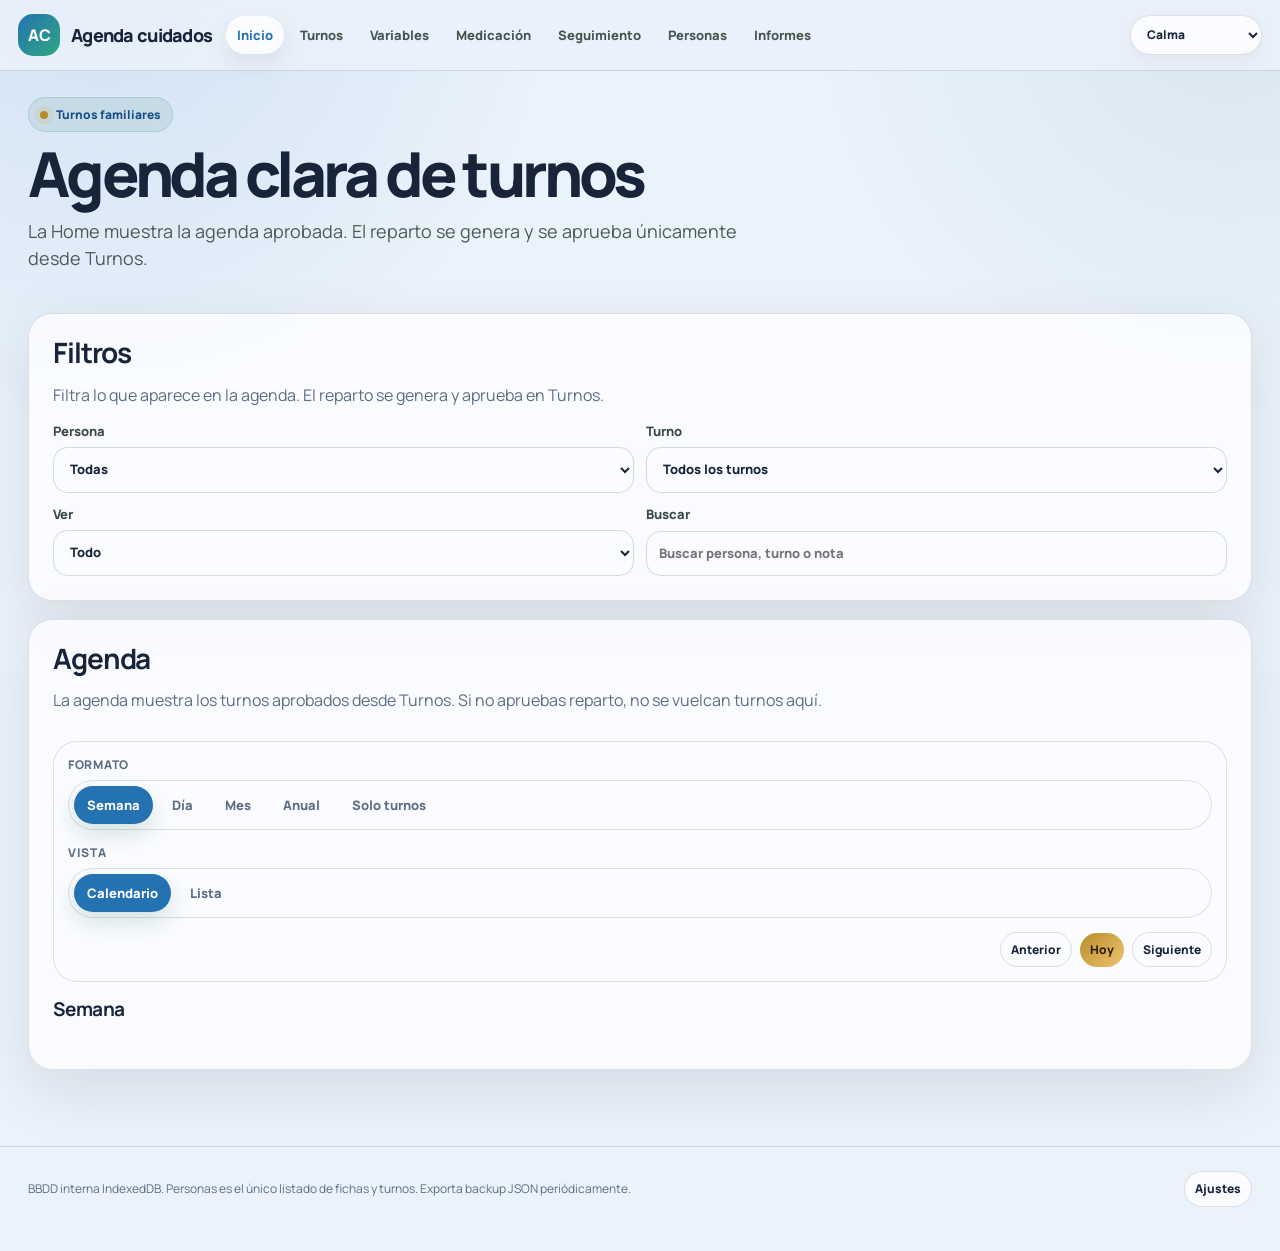
==== commit 110286e3: "adada" ====
--- a/ajustes.html
+++ b/ajustes.html
@@ -1 +1 @@
-<!doctype html><html lang="es" data-page="ajustes"><head><meta charset="utf-8"><meta name="viewport" content="width=device-width,initial-scale=1"><title>Agenda de cuidados · Ajustes</title><link rel="manifest" href="manifest.webmanifest"><link rel="icon" href="assets/icons/icon.svg" type="image/svg+xml"><link rel="preconnect" href="https://fonts.googleapis.com"><link rel="preconnect" href="https://fonts.gstatic.com" crossorigin><link href="https://fonts.googleapis.com/css2?family=Inter:wght@400;500;650;750;850;900&display=swap" rel="stylesheet"><script>(function(){try{var t=localStorage.getItem('agendaCuidadosTheme')||'system';if(t&&t!=='system'){document.documentElement.setAttribute('data-theme',t);document.documentElement.classList.add('theme-'+t);}}catch(e){}})();</script><link rel="stylesheet" href="assets/css/app.css"><script defer src="assets/js/app.js"></script></head><body><header class="topbar"><nav class="nav"><a href="index.html" class="brand"><span class="brand-mark">AC</span><span>Agenda cuidados</span></a><div class="nav-links" id="navLinks"><a href="index.html" data-nav="hoy">Inicio</a><a href="turnos.html" data-nav="turnos">Turnos</a><a href="medicacion.html" data-nav="medicacion">Medicación</a><a href="seguimiento.html" data-nav="seguimiento">Seguimiento</a><a href="personas.html" data-nav="personas">Personas</a><a href="informes.html" data-nav="informes">Informes</a></div><div class="theme-tools"><select id="themeSelect" class="theme-select" aria-label="Tema visual"><option value="system">Sistema</option><option value="light">Claro</option><option value="dark">Oscuro</option><option value="calm">Calma</option><option value="contrast">Alto contraste</option></select></div><button class="menu-toggle" id="menuToggle" type="button" aria-label="Abrir menú"><span></span><span></span><span></span></button></nav></header><main class="main"><section class="head"><div><div class="eyebrow">Ajustes protegidos</div><h1>BBDD interna, backups y temas</h1><p class="lead">Acceso desde el footer mediante clave. Funciona en GitHub Pages con IndexedDB local del navegador.</p></div></section><section class="theme-panel"><div class="section-title"><h2>Temas visuales</h2><span class="pill blue">Estilo Bulma: variables CSS</span></div><p class="muted">Cambia el tema sin tocar componentes. El modo Sistema respeta la preferencia del dispositivo.</p><div class="theme-grid"><button type="button" class="theme-card" data-theme-choice="system"><strong>Sistema</strong><span>Usa claro u oscuro según el dispositivo.</span></button><button type="button" class="theme-card" data-theme-choice="light"><strong>Claro</strong><span>Base crema original de la app.</span></button><button type="button" class="theme-card" data-theme-choice="dark"><strong>Oscuro</strong><span>Menos brillo para uso nocturno.</span></button><button type="button" class="theme-card" data-theme-choice="calm"><strong>Calma</strong><span>Azules suaves para lectura larga.</span></button><button type="button" class="theme-card" data-theme-choice="contrast"><strong>Alto contraste</strong><span>Máxima legibilidad.</span></button></div></section><section id="backupInfo"></section><section class="grid grid2" style="margin-top:16px"><article class="card"><h2>Exportar</h2><div class="actions"><button class="btn btn-primary" data-export-json>Backup JSON</button><button class="btn btn-soft" data-export-csv>CSV</button></div></article><article class="card"><h2>Importar / restaurar</h2><label>Importar JSON<input id="backupImport" type="file" accept="application/json,.json"></label><div class="actions"><button class="btn btn-danger" data-reset-demo>Restaurar demo</button></div></article></section></main><div class="modal" id="taskModal"><div class="modal-card"><div class="modal-head"><h2>Tarea de cuidado</h2><button class="close" type="button" data-close-modal>×</button></div><form id="taskForm"><input type="hidden" name="id"><div class="form-grid"><label>Título<input name="title" required></label><label>Fecha<input name="date" type="date" required></label><label>Hora<input name="time" type="time" required></label><label>Categoría<select name="category"><option>medicación</option><option>higiene</option><option>alimentación</option><option>actividad</option><option>acompañamiento</option><option>cita médica</option><option>otro</option></select></label><label>Persona asignada<input name="caregiver" placeholder="Nombre de persona"></label><label>Prioridad<select name="priority"><option>baja</option><option selected>media</option><option>alta</option></select></label><label>Estado<select name="status"><option selected>pendiente</option><option>hecha</option><option>omitida</option></select></label><label class="full">Notas<textarea name="notes"></textarea></label></div><div class="actions"><button class="btn btn-primary" type="submit">Guardar</button><button class="btn btn-soft" type="button" data-close-modal>Cancelar</button></div></form></div></div><footer class="footer"><div class="footer-row"><span>BBDD interna IndexedDB. Personas es el único listado de fichas y turnos. Exporta backup JSON periódicamente.</span><button type="button" class="btn btn-soft btn-small footer-settings" data-settings-gate>Ajustes</button></div></footer></body></html>+<!doctype html><html lang="es" data-page="ajustes"><head><meta charset="utf-8"><meta name="viewport" content="width=device-width,initial-scale=1"><title>Agenda de cuidados · Ajustes</title><link rel="manifest" href="manifest.webmanifest"><link rel="icon" href="assets/icons/icon.svg" type="image/svg+xml"><link rel="preconnect" href="https://fonts.googleapis.com"><link rel="preconnect" href="https://fonts.gstatic.com" crossorigin><link href="https://fonts.googleapis.com/css2?family=Manrope:wght@200..800&display=swap" rel="stylesheet"><script>(function(){try{var t=localStorage.getItem('agendaCuidadosTheme')||'calm';if(t&&t!=='system'){document.documentElement.setAttribute('data-theme',t);document.documentElement.classList.add('theme-'+t);}}catch(e){}})();</script><link rel="stylesheet" href="assets/css/app.css"><script defer src="assets/js/app.js"></script></head><body><header class="topbar"><nav class="nav"><a href="index.html" class="brand"><span class="brand-mark">AC</span><span>Agenda cuidados</span></a><div class="nav-links" id="navLinks"><a href="index.html" data-nav="hoy">Inicio</a><a href="turnos.html" data-nav="turnos">Turnos</a><a href="variables.html" data-nav="variables">Variables</a><a href="medicacion.html" data-nav="medicacion">Medicación</a><a href="seguimiento.html" data-nav="seguimiento">Seguimiento</a><a href="personas.html" data-nav="personas">Personas</a><a href="informes.html" data-nav="informes">Informes</a></div><div class="theme-tools"><select id="themeSelect" class="theme-select" aria-label="Tema visual"><option value="system">Sistema</option><option value="light">Claro</option><option value="dark">Oscuro</option><option value="calm">Calma</option><option value="contrast">Alto contraste</option></select></div><button class="menu-toggle" id="menuToggle" type="button" aria-label="Abrir menú"><span></span><span></span><span></span></button></nav></header><main class="main"><section class="head"><div><div class="eyebrow">Ajustes protegidos</div><h1>BBDD interna, backups y temas</h1><p class="lead">Acceso desde el footer mediante clave. Funciona en GitHub Pages con IndexedDB local del navegador.</p></div></section><section class="theme-panel"><div class="section-title"><h2>Temas visuales</h2><span class="pill blue">Estilo Bulma: variables CSS</span></div><p class="muted">Cambia el tema sin tocar componentes. El modo Sistema respeta la preferencia del dispositivo.</p><div class="theme-grid"><button type="button" class="theme-card" data-theme-choice="system"><strong>Sistema</strong><span>Usa claro u oscuro según el dispositivo.</span></button><button type="button" class="theme-card" data-theme-choice="light"><strong>Claro</strong><span>Base crema original de la app.</span></button><button type="button" class="theme-card" data-theme-choice="dark"><strong>Oscuro</strong><span>Menos brillo para uso nocturno.</span></button><button type="button" class="theme-card" data-theme-choice="calm"><strong>Calma</strong><span>Azules suaves para lectura larga.</span></button><button type="button" class="theme-card" data-theme-choice="contrast"><strong>Alto contraste</strong><span>Máxima legibilidad.</span></button></div></section><section id="backupInfo"></section><section class="grid grid2" style="margin-top:16px"><article class="card"><h2>Exportar</h2><div class="actions"><button class="btn btn-primary" data-export-json>Backup JSON</button><button class="btn btn-soft" data-export-csv>CSV</button></div></article><article class="card"><h2>Importar / restaurar</h2><label>Importar JSON<input id="backupImport" type="file" accept="application/json,.json"></label><div class="actions"><button class="btn btn-danger" data-reset-demo>Restaurar demo</button></div></article></section></main><div class="modal" id="taskModal"><div class="modal-card"><div class="modal-head"><h2>Tarea de cuidado</h2><button class="close" type="button" data-close-modal>×</button></div><form id="taskForm"><input type="hidden" name="id"><div class="form-grid"><label>Título<input name="title" required></label><label>Fecha<input name="date" type="date" required></label><label>Hora<input name="time" type="time" required></label><label>Categoría<select name="category"><option>medicación</option><option>higiene</option><option>alimentación</option><option>actividad</option><option>acompañamiento</option><option>cita médica</option><option>otro</option></select></label><label>Persona asignada<input name="caregiver" placeholder="Nombre de persona"></label><label>Prioridad<select name="priority"><option>baja</option><option selected>media</option><option>alta</option></select></label><label>Estado<select name="status"><option selected>pendiente</option><option>hecha</option><option>omitida</option></select></label><label class="full">Notas<textarea name="notes"></textarea></label></div><div class="actions"><button class="btn btn-primary" type="submit">Guardar</button><button class="btn btn-soft" type="button" data-close-modal>Cancelar</button></div></form></div></div><footer class="footer"><div class="footer-row"><span>BBDD interna IndexedDB. Personas es el único listado de fichas y turnos. Exporta backup JSON periódicamente.</span><button type="button" class="btn btn-soft btn-small footer-settings" data-settings-gate>Ajustes</button></div></footer></body></html>
--- a/assets/css/app.css
+++ b/assets/css/app.css
@@ -1,4 +1,4 @@
-:root{--bg:#f5f2eb;--card:#fff;--ink:#172421;--muted:#66736f;--line:rgba(23,36,33,.14);--green:#176b5a;--green2:#0d4e42;--mint:#e7f5ef;--amber:#d99b35;--red:#c74343;--blue:#276fbf;--violet:#7253b8;--shadow:0 20px 60px rgba(23,36,33,.10);--r:24px;--max:1600px;--font:Inter,ui-sans-serif,system-ui,-apple-system,"Segoe UI",Roboto,Arial,sans-serif}*{box-sizing:border-box}html{-webkit-text-size-adjust:100%}body{margin:0;background:radial-gradient(circle at 8% -2%,rgba(217,155,53,.17),transparent 28rem),radial-gradient(circle at 96% 0%,rgba(23,107,90,.15),transparent 26rem),var(--bg);color:var(--ink);font-family:var(--font);font-feature-settings:"tnum" 1}button,input,select,textarea{font:inherit}button{cursor:pointer}a{color:inherit;text-decoration:none}.topbar{position:sticky;top:0;z-index:50;background:rgba(245,242,235,.86);backdrop-filter:blur(16px);border-bottom:1px solid var(--line)}.nav{max-width:var(--max);margin:auto;padding:14px 18px;display:flex;align-items:center;justify-content:space-between;gap:14px}.brand{display:flex;align-items:center;gap:11px;font-weight:900}.brand-mark{width:42px;height:42px;border-radius:15px;background:linear-gradient(135deg,var(--green),#30a781);display:grid;place-items:center;color:white}.brand span:last-child{font-size:18px;letter-spacing:-.04em}.nav-links{display:flex;gap:5px;align-items:center}.nav-links a{font-size:13px;font-weight:800;color:#465550;padding:10px 11px;border-radius:999px}.nav-links a.active,.nav-links a:hover{background:#fff;color:var(--green);box-shadow:0 10px 24px rgba(0,0,0,.07)}.menu-toggle{display:none;width:44px;height:44px;border:1px solid var(--line);background:#fff;border-radius:14px;position:relative}.menu-toggle span{position:absolute;left:12px;right:12px;height:2px;background:var(--ink);border-radius:2px;transition:.2s}.menu-toggle span:nth-child(1){top:14px}.menu-toggle span:nth-child(2){top:21px}.menu-toggle span:nth-child(3){top:28px}.menu-open .menu-toggle span:nth-child(1){top:21px;transform:rotate(45deg)}.menu-open .menu-toggle span:nth-child(2){opacity:0}.menu-open .menu-toggle span:nth-child(3){top:21px;transform:rotate(-45deg)}.btn{border:0;border-radius:999px;min-height:42px;padding:11px 15px;display:inline-flex;align-items:center;justify-content:center;gap:8px;font-weight:850;white-space:nowrap}.btn:hover{transform:translateY(-1px)}.btn-primary{background:linear-gradient(135deg,var(--green),var(--green2));color:white;box-shadow:0 12px 28px rgba(23,107,90,.22)}.btn-soft{background:#fff;border:1px solid var(--line);color:var(--ink)}.btn-amber{background:linear-gradient(135deg,var(--amber),#f0c46e);color:#2d1a05}.btn-danger{background:#fff1f1;color:var(--red);border:1px solid rgba(199,67,67,.18)}.btn-blue{background:#eef6ff;color:var(--blue);border:1px solid rgba(39,111,191,.16)}.btn-small{padding:8px 10px;min-height:34px;font-size:12px}.main{max-width:var(--max);margin:auto;padding:30px 28px 76px}.head{display:grid;grid-template-columns:1fr auto;gap:18px;align-items:end;margin:18px 0 22px}.eyebrow{display:inline-flex;gap:8px;align-items:center;background:rgba(23,107,90,.09);border:1px solid rgba(23,107,90,.15);color:var(--green2);border-radius:999px;padding:8px 11px;font-size:12px;font-weight:900;margin-bottom:12px}.eyebrow:before{content:"";width:8px;height:8px;border-radius:50%;background:var(--amber);box-shadow:0 0 0 5px rgba(217,155,53,.13)}h1{font-size:clamp(34px,5vw,62px);line-height:.96;letter-spacing:-.06em;margin:0;font-weight:950;max-width:840px}h1 span{color:var(--green)}h2{font-size:28px;letter-spacing:-.04em;line-height:1.05;margin:0 0 12px}h3{font-size:19px;letter-spacing:-.03em;margin:0 0 9px}.lead{font-size:18px;color:#4c5b57;line-height:1.55;max-width:760px;margin:14px 0 0}.muted,.small{color:var(--muted)}.small{font-size:12px;line-height:1.45}.grid{display:grid;gap:16px}.grid2{grid-template-columns:repeat(2,1fr)}.grid3{grid-template-columns:repeat(3,1fr)}.grid4{grid-template-columns:repeat(4,1fr)}.span2{grid-column:span 2}.span3{grid-column:span 3}.card,.item,.modal-card{background:rgba(255,255,255,.86);border:1px solid var(--line);border-radius:var(--r);padding:20px;box-shadow:var(--shadow)}.kpis{display:grid;grid-template-columns:repeat(4,1fr);gap:13px}.kpi{background:white;border:1px solid var(--line);border-radius:20px;padding:16px}.kpi span{display:block;color:var(--muted);font-size:12px;font-weight:850;margin-bottom:8px}.kpi strong{font-size:29px;letter-spacing:-.04em}.section-title{display:flex;align-items:end;justify-content:space-between;gap:12px;margin-bottom:14px}.list{display:grid;gap:11px}.item{padding:15px}.item-top{display:flex;justify-content:space-between;gap:12px;align-items:flex-start}.item-title{font-weight:950;letter-spacing:-.02em}.item-meta{color:var(--muted);font-size:13px;line-height:1.45;margin-top:4px}.actions{display:flex;gap:8px;flex-wrap:wrap;margin-top:11px}.pill{display:inline-flex;border-radius:999px;padding:7px 9px;font-size:12px;font-weight:850;background:#fff;border:1px solid var(--line)}.pill.ok{background:#eaf8f1;color:var(--green);border-color:rgba(23,107,90,.18)}.pill.warn{background:#fff7e8;color:#8a5b12;border-color:rgba(217,155,53,.22)}.pill.bad{background:#fff0f0;color:var(--red);border-color:rgba(199,67,67,.18)}.pill.blue{background:#eef6ff;color:var(--blue);border-color:rgba(39,111,191,.18)}.pill.violet{background:#f4efff;color:var(--violet);border-color:rgba(114,83,184,.18)}.calendar{display:grid;grid-template-columns:repeat(7,1fr);gap:8px;margin:10px 0 16px}.day{border:1px solid var(--line);background:white;border-radius:18px;padding:11px 8px;text-align:center}.day.active{background:var(--green);color:white}.day small{display:block;opacity:.8}.day b{font-size:20px}.timeline{display:grid;gap:10px}.time-row{display:grid;grid-template-columns:70px 1fr;gap:10px}.time{font-size:13px;color:var(--muted);font-weight:900;padding-top:13px}.slot{border:1px dashed rgba(23,36,33,.18);border-radius:18px;padding:10px;background:rgba(255,255,255,.58);min-height:58px}.task{background:white;border:1px solid var(--line);border-radius:16px;padding:12px;margin-bottom:8px}.task.done{opacity:.62;background:#f5fbf7}.check{width:34px;height:34px;border-radius:12px;border:1px solid var(--line);background:#fff;display:grid;place-items:center;color:var(--green);font-weight:950}.done .check{background:var(--green);color:white}.taskline{display:grid;grid-template-columns:auto 1fr auto;gap:10px;align-items:center}.form-grid{display:grid;grid-template-columns:repeat(2,1fr);gap:13px}.full{grid-column:1/-1}label{display:grid;gap:7px;font-size:13px;font-weight:850;color:#3b4945}input,select,textarea{width:100%;border:1px solid rgba(23,36,33,.16);border-radius:15px;background:#fff;color:var(--ink);padding:12px;outline:none}textarea{min-height:104px;resize:vertical}input:focus,select:focus,textarea:focus{border-color:var(--green);box-shadow:0 0 0 4px rgba(23,107,90,.1)}.searchbar{display:flex;gap:9px;flex-wrap:wrap;margin-bottom:13px}.searchbar input,.searchbar select{max-width:260px}.profile{display:grid;grid-template-columns:88px 1fr;gap:16px;align-items:center}.avatar{width:88px;height:88px;border-radius:26px;background:linear-gradient(135deg,var(--green),#72c7a5);color:white;font-size:34px;font-weight:950;display:grid;place-items:center}.meter{height:12px;background:#edf0ec;border-radius:999px;overflow:hidden}.meter span{height:100%;display:block;background:linear-gradient(90deg,var(--green),#70c6a2)}.quick{background:#fff;border:1px solid var(--line);border-radius:18px;padding:14px;display:grid;gap:5px}.modal{position:fixed;inset:0;background:rgba(23,36,33,.35);z-index:90;display:none;align-items:center;justify-content:center;padding:16px}.modal.open{display:flex}.modal-card{width:min(760px,100%);max-height:88vh;overflow:auto}.modal-head{display:flex;justify-content:space-between;align-items:center}.close{width:40px;height:40px;border-radius:14px;border:1px solid var(--line);background:#f3f1eb;font-weight:950}.empty{border:1px dashed rgba(23,36,33,.22);border-radius:20px;padding:18px;text-align:center;color:var(--muted);background:rgba(255,255,255,.55)}.shift-grid{display:grid;grid-template-columns:repeat(7,minmax(0,1fr));gap:8px}.shift-day{background:#fff;border:1px solid var(--line);border-radius:18px;padding:10px;min-height:170px}.shift-day h3{font-size:14px;margin:0 0 10px}.shift{border:1px solid var(--line);border-radius:14px;padding:9px;margin-bottom:7px;background:#fafafa}.shift.tarde{border-left:5px solid #c2410c}.shift.noche{border-left:5px solid #1f2937}.shift.dia{border-left:5px solid #0f766e}.person-dot{width:10px;height:10px;border-radius:999px;display:inline-block;margin-right:6px}.quote{white-space:pre-wrap;background:#10231f;color:#fff;border-radius:20px;padding:16px;font-family:ui-monospace,SFMono-Regular,Menlo,monospace;font-size:12px;line-height:1.5}.footer{max-width:var(--max);margin:auto;padding:24px 28px 44px;color:var(--muted);font-size:12px;line-height:1.5;border-top:1px solid var(--line)}.toast{position:fixed;left:50%;bottom:18px;transform:translateX(-50%);z-index:130;background:#10231f;color:white;border-radius:999px;padding:12px 16px;font-weight:900;box-shadow:0 18px 50px rgba(0,0,0,.2)}@media(max-width:980px){.menu-toggle{display:block}.nav-links{position:fixed;right:12px;top:72px;width:min(370px,calc(100vw - 24px));background:#fff;border:1px solid var(--line);box-shadow:var(--shadow);border-radius:22px;padding:9px;display:grid;opacity:0;pointer-events:none;transform:translateY(-8px);transition:.18s}.nav-links.open{opacity:1;pointer-events:auto;transform:translateY(0)}.nav-links a{padding:13px}.head{grid-template-columns:1fr}.grid4,.kpis{grid-template-columns:repeat(2,1fr)}.grid3,.grid2,.shift-grid{grid-template-columns:1fr}.span2,.span3{grid-column:auto}.searchbar input,.searchbar select{max-width:none}}@media(max-width:640px){.main{padding:18px 13px 58px}.nav{padding:12px 13px}.brand span:last-child{font-size:14px}h1{font-size:39px}.lead{font-size:16px}.grid4,.kpis,.form-grid,.calendar{grid-template-columns:1fr}.card{padding:17px;border-radius:21px}.profile{grid-template-columns:1fr;text-align:center}.avatar{margin:auto}.time-row{grid-template-columns:55px 1fr}.item-top{display:grid}.actions .btn{flex:1}.btn{padding:10px 13px}.modal{padding:9px}.modal-card{padding:17px;border-radius:22px}}@media print{.topbar,.actions,.searchbar,.modal,.footer,.btn{display:none!important}.card,.item{box-shadow:none;background:#fff}.main{max-width:none}}
+:root{--bg:#f5f2eb;--card:#fff;--ink:#172421;--muted:#66736f;--line:rgba(23,36,33,.14);--green:#176b5a;--green2:#0d4e42;--mint:#e7f5ef;--amber:#d99b35;--red:#c74343;--blue:#276fbf;--violet:#7253b8;--shadow:0 20px 60px rgba(23,36,33,.10);--r:24px;--max:1600px;--font:Manrope,Helvetica,Arial,sans-serif}*{box-sizing:border-box}html{-webkit-text-size-adjust:100%}body{margin:0;background:radial-gradient(circle at 8% -2%,rgba(217,155,53,.17),transparent 28rem),radial-gradient(circle at 96% 0%,rgba(23,107,90,.15),transparent 26rem),var(--bg);color:var(--ink);font-family:var(--font);font-feature-settings:"tnum" 1}button,input,select,textarea{font:inherit}button{cursor:pointer}a{color:inherit;text-decoration:none}.topbar{position:sticky;top:0;z-index:50;background:rgba(245,242,235,.86);backdrop-filter:blur(16px);border-bottom:1px solid var(--line)}.nav{max-width:var(--max);margin:auto;padding:14px 18px;display:flex;align-items:center;justify-content:space-between;gap:14px}.brand{display:flex;align-items:center;gap:11px;font-weight:900}.brand-mark{width:42px;height:42px;border-radius:15px;background:linear-gradient(135deg,var(--green),#30a781);display:grid;place-items:center;color:white}.brand span:last-child{font-size:18px;letter-spacing:-.04em}.nav-links{display:flex;gap:5px;align-items:center}.nav-links a{font-size:13px;font-weight:800;color:#465550;padding:10px 11px;border-radius:999px}.nav-links a.active,.nav-links a:hover{background:#fff;color:var(--green);box-shadow:0 10px 24px rgba(0,0,0,.07)}.menu-toggle{display:none;width:44px;height:44px;border:1px solid var(--line);background:#fff;border-radius:14px;position:relative}.menu-toggle span{position:absolute;left:12px;right:12px;height:2px;background:var(--ink);border-radius:2px;transition:.2s}.menu-toggle span:nth-child(1){top:14px}.menu-toggle span:nth-child(2){top:21px}.menu-toggle span:nth-child(3){top:28px}.menu-open .menu-toggle span:nth-child(1){top:21px;transform:rotate(45deg)}.menu-open .menu-toggle span:nth-child(2){opacity:0}.menu-open .menu-toggle span:nth-child(3){top:21px;transform:rotate(-45deg)}.btn{border:0;border-radius:999px;min-height:42px;padding:11px 15px;display:inline-flex;align-items:center;justify-content:center;gap:8px;font-weight:850;white-space:nowrap}.btn:hover{transform:translateY(-1px)}.btn-primary{background:linear-gradient(135deg,var(--green),var(--green2));color:white;box-shadow:0 12px 28px rgba(23,107,90,.22)}.btn-soft{background:#fff;border:1px solid var(--line);color:var(--ink)}.btn-amber{background:linear-gradient(135deg,var(--amber),#f0c46e);color:#2d1a05}.btn-danger{background:#fff1f1;color:var(--red);border:1px solid rgba(199,67,67,.18)}.btn-blue{background:#eef6ff;color:var(--blue);border:1px solid rgba(39,111,191,.16)}.btn-small{padding:8px 10px;min-height:34px;font-size:12px}.main{max-width:var(--max);margin:auto;padding:30px 28px 76px}.head{display:grid;grid-template-columns:1fr auto;gap:18px;align-items:end;margin:18px 0 22px}.eyebrow{display:inline-flex;gap:8px;align-items:center;background:rgba(23,107,90,.09);border:1px solid rgba(23,107,90,.15);color:var(--green2);border-radius:999px;padding:8px 11px;font-size:12px;font-weight:900;margin-bottom:12px}.eyebrow:before{content:"";width:8px;height:8px;border-radius:50%;background:var(--amber);box-shadow:0 0 0 5px rgba(217,155,53,.13)}h1{font-size:clamp(34px,5vw,62px);line-height:.96;letter-spacing:-.06em;margin:0;font-weight:950;max-width:840px}h1 span{color:var(--green)}h2{font-size:28px;letter-spacing:-.04em;line-height:1.05;margin:0 0 12px}h3{font-size:19px;letter-spacing:-.03em;margin:0 0 9px}.lead{font-size:18px;color:#4c5b57;line-height:1.55;max-width:760px;margin:14px 0 0}.muted,.small{color:var(--muted)}.small{font-size:12px;line-height:1.45}.grid{display:grid;gap:16px}.grid2{grid-template-columns:repeat(2,1fr)}.grid3{grid-template-columns:repeat(3,1fr)}.grid4{grid-template-columns:repeat(4,1fr)}.span2{grid-column:span 2}.span3{grid-column:span 3}.card,.item,.modal-card{background:rgba(255,255,255,.86);border:1px solid var(--line);border-radius:var(--r);padding:20px;box-shadow:var(--shadow)}.kpis{display:grid;grid-template-columns:repeat(4,1fr);gap:13px}.kpi{background:white;border:1px solid var(--line);border-radius:20px;padding:16px}.kpi span{display:block;color:var(--muted);font-size:12px;font-weight:850;margin-bottom:8px}.kpi strong{font-size:29px;letter-spacing:-.04em}.section-title{display:flex;align-items:end;justify-content:space-between;gap:12px;margin-bottom:14px}.list{display:grid;gap:11px}.item{padding:15px}.item-top{display:flex;justify-content:space-between;gap:12px;align-items:flex-start}.item-title{font-weight:950;letter-spacing:-.02em}.item-meta{color:var(--muted);font-size:13px;line-height:1.45;margin-top:4px}.actions{display:flex;gap:8px;flex-wrap:wrap;margin-top:11px}.pill{display:inline-flex;border-radius:999px;padding:7px 9px;font-size:12px;font-weight:850;background:#fff;border:1px solid var(--line)}.pill.ok{background:#eaf8f1;color:var(--green);border-color:rgba(23,107,90,.18)}.pill.warn{background:#fff7e8;color:#8a5b12;border-color:rgba(217,155,53,.22)}.pill.bad{background:#fff0f0;color:var(--red);border-color:rgba(199,67,67,.18)}.pill.blue{background:#eef6ff;color:var(--blue);border-color:rgba(39,111,191,.18)}.pill.violet{background:#f4efff;color:var(--violet);border-color:rgba(114,83,184,.18)}.calendar{display:grid;grid-template-columns:repeat(7,1fr);gap:8px;margin:10px 0 16px}.day{border:1px solid var(--line);background:white;border-radius:18px;padding:11px 8px;text-align:center}.day.active{background:var(--green);color:white}.day small{display:block;opacity:.8}.day b{font-size:20px}.timeline{display:grid;gap:10px}.time-row{display:grid;grid-template-columns:70px 1fr;gap:10px}.time{font-size:13px;color:var(--muted);font-weight:900;padding-top:13px}.slot{border:1px dashed rgba(23,36,33,.18);border-radius:18px;padding:10px;background:rgba(255,255,255,.58);min-height:58px}.task{background:white;border:1px solid var(--line);border-radius:16px;padding:12px;margin-bottom:8px}.task.done{opacity:.62;background:#f5fbf7}.check{width:34px;height:34px;border-radius:12px;border:1px solid var(--line);background:#fff;display:grid;place-items:center;color:var(--green);font-weight:950}.done .check{background:var(--green);color:white}.taskline{display:grid;grid-template-columns:auto 1fr auto;gap:10px;align-items:center}.form-grid{display:grid;grid-template-columns:repeat(2,1fr);gap:13px}.full{grid-column:1/-1}label{display:grid;gap:7px;font-size:13px;font-weight:850;color:#3b4945}input,select,textarea{width:100%;border:1px solid rgba(23,36,33,.16);border-radius:15px;background:#fff;color:var(--ink);padding:12px;outline:none}textarea{min-height:104px;resize:vertical}input:focus,select:focus,textarea:focus{border-color:var(--green);box-shadow:0 0 0 4px rgba(23,107,90,.1)}.searchbar{display:flex;gap:9px;flex-wrap:wrap;margin-bottom:13px}.searchbar input,.searchbar select{max-width:260px}.profile{display:grid;grid-template-columns:88px 1fr;gap:16px;align-items:center}.avatar{width:88px;height:88px;border-radius:26px;background:linear-gradient(135deg,var(--green),#72c7a5);color:white;font-size:34px;font-weight:950;display:grid;place-items:center}.meter{height:12px;background:#edf0ec;border-radius:999px;overflow:hidden}.meter span{height:100%;display:block;background:linear-gradient(90deg,var(--green),#70c6a2)}.quick{background:#fff;border:1px solid var(--line);border-radius:18px;padding:14px;display:grid;gap:5px}.modal{position:fixed;inset:0;background:rgba(23,36,33,.35);z-index:90;display:none;align-items:center;justify-content:center;padding:16px}.modal.open{display:flex}.modal-card{width:min(760px,100%);max-height:88vh;overflow:auto}.modal-head{display:flex;justify-content:space-between;align-items:center}.close{width:40px;height:40px;border-radius:14px;border:1px solid var(--line);background:#f3f1eb;font-weight:950}.empty{border:1px dashed rgba(23,36,33,.22);border-radius:20px;padding:18px;text-align:center;color:var(--muted);background:rgba(255,255,255,.55)}.shift-grid{display:grid;grid-template-columns:repeat(7,minmax(0,1fr));gap:8px}.shift-day{background:#fff;border:1px solid var(--line);border-radius:18px;padding:10px;min-height:170px}.shift-day h3{font-size:14px;margin:0 0 10px}.shift{border:1px solid var(--line);border-radius:14px;padding:9px;margin-bottom:7px;background:#fafafa}.shift.tarde{border-left:5px solid #c2410c}.shift.noche{border-left:5px solid #1f2937}.shift.dia{border-left:5px solid #0f766e}.person-dot{width:10px;height:10px;border-radius:999px;display:inline-block;margin-right:6px}.quote{white-space:pre-wrap;background:#10231f;color:#fff;border-radius:20px;padding:16px;font-family:ui-monospace,SFMono-Regular,Menlo,monospace;font-size:12px;line-height:1.5}.footer{max-width:var(--max);margin:auto;padding:24px 28px 44px;color:var(--muted);font-size:12px;line-height:1.5;border-top:1px solid var(--line)}.toast{position:fixed;left:50%;bottom:18px;transform:translateX(-50%);z-index:130;background:#10231f;color:white;border-radius:999px;padding:12px 16px;font-weight:900;box-shadow:0 18px 50px rgba(0,0,0,.2)}@media(max-width:980px){.menu-toggle{display:block}.nav-links{position:fixed;right:12px;top:72px;width:min(370px,calc(100vw - 24px));background:#fff;border:1px solid var(--line);box-shadow:var(--shadow);border-radius:22px;padding:9px;display:grid;opacity:0;pointer-events:none;transform:translateY(-8px);transition:.18s}.nav-links.open{opacity:1;pointer-events:auto;transform:translateY(0)}.nav-links a{padding:13px}.head{grid-template-columns:1fr}.grid4,.kpis{grid-template-columns:repeat(2,1fr)}.grid3,.grid2,.shift-grid{grid-template-columns:1fr}.span2,.span3{grid-column:auto}.searchbar input,.searchbar select{max-width:none}}@media(max-width:640px){.main{padding:18px 13px 58px}.nav{padding:12px 13px}.brand span:last-child{font-size:14px}h1{font-size:39px}.lead{font-size:16px}.grid4,.kpis,.form-grid,.calendar{grid-template-columns:1fr}.card{padding:17px;border-radius:21px}.profile{grid-template-columns:1fr;text-align:center}.avatar{margin:auto}.time-row{grid-template-columns:55px 1fr}.item-top{display:grid}.actions .btn{flex:1}.btn{padding:10px 13px}.modal{padding:9px}.modal-card{padding:17px;border-radius:22px}}@media print{.topbar,.actions,.searchbar,.modal,.footer,.btn{display:none!important}.card,.item{box-shadow:none;background:#fff}.main{max-width:none}}
 
 
 /* Bulma-style theme architecture: CSS variables + data-theme scopes */
@@ -165,3 +165,11 @@
 
 /* Corrección estructura: home ancha + selector formato/vista + calendario real */
 .head{grid-template-columns:minmax(0,1fr) 360px}.single-agenda{width:100%;padding:26px;border-radius:30px}.home-main-actions{margin-top:20px}.agenda-toolbar{display:grid;grid-template-columns:1.1fr .85fr auto;gap:14px;align-items:end;margin:12px 0 14px;padding:14px;border:1px solid var(--line);border-radius:24px;background:color-mix(in srgb,var(--card) 72%,transparent)}.toolbar-group{display:grid;gap:7px}.toolbar-group>span{font-size:12px;color:var(--muted);font-weight:900;text-transform:uppercase;letter-spacing:.06em}.toolbar-nav{display:flex;gap:8px;align-items:center;justify-content:flex-end}.agenda-period-row{display:grid;grid-template-columns:220px 1fr;gap:14px;align-items:center;margin-bottom:14px}.calendar.compact{margin:0}.agenda-calendar{display:grid;gap:10px}.agenda-calendar-head{display:grid;grid-template-columns:repeat(7,minmax(0,1fr));gap:8px;color:var(--muted);font-size:12px;font-weight:950;text-transform:uppercase;letter-spacing:.04em}.agenda-calendar-grid{display:grid;grid-template-columns:repeat(7,minmax(0,1fr));gap:8px}.agenda-cell{min-height:178px;background:var(--card);border:1px solid var(--line);border-radius:18px;padding:10px;box-shadow:0 8px 20px rgba(0,0,0,.045);display:flex;flex-direction:column;gap:7px;overflow:hidden}.agenda-cell.is-today{outline:2px solid color-mix(in srgb,var(--green) 38%,transparent);outline-offset:0}.agenda-cell.is-selected{background:color-mix(in srgb,var(--green) 8%,var(--card));border-color:color-mix(in srgb,var(--green) 30%,var(--line))}.agenda-cell.is-muted{opacity:.58}.cell-date{display:flex;justify-content:space-between;gap:8px;align-items:center;border:0;background:transparent;color:inherit;padding:0;text-align:left;font-weight:950}.cell-date small{font-size:11px;color:var(--muted);font-weight:850}.agenda-chip{border:1px solid var(--line);background:color-mix(in srgb,var(--card) 78%,white);border-radius:12px;padding:7px 8px;font-size:12px;line-height:1.25;display:grid;gap:2px}.agenda-chip strong{font-size:12px;white-space:nowrap;overflow:hidden;text-overflow:ellipsis}.agenda-chip span{color:var(--muted);white-space:nowrap;overflow:hidden;text-overflow:ellipsis}.agenda-chip.task{border-left:4px solid var(--green)}.agenda-chip.med{border-left:4px solid var(--blue)}.agenda-chip.shift{border-left:4px solid var(--violet)}.agenda-more{font-size:11px;font-weight:900;color:var(--muted);padding:4px 2px}.agenda-day-calendar{display:grid;grid-template-columns:90px 1fr;gap:10px}.agenda-hour{font-size:12px;color:var(--muted);font-weight:950;padding-top:12px}.agenda-hour-slot{min-height:62px;border:1px dashed var(--line);border-radius:16px;background:color-mix(in srgb,var(--card) 62%,transparent);padding:8px}.agenda-turnos-calendar .agenda-cell{min-height:220px}.shift-mini{border:1px solid var(--line);border-left-width:5px;border-radius:13px;padding:8px;background:var(--card);font-size:12px}.shift-mini.dia{border-left-color:#0f766e}.shift-mini.tarde{border-left-color:#c2410c}.shift-mini.noche{border-left-color:#1f2937}.shift-mini strong{display:block}.shift-mini span{display:block;color:var(--muted);margin-top:2px}.agenda-list .agenda-day{max-width:none}.agenda-list .agenda-event{grid-template-columns:70px 36px minmax(0,1fr) auto}.filter-panel{grid-template-columns:2fr 1fr 1fr 1fr}.nav,.footer,.main{width:100%}@media(max-width:1180px){.agenda-toolbar{grid-template-columns:1fr}.toolbar-nav{justify-content:flex-start}.agenda-period-row{grid-template-columns:1fr}.agenda-calendar-grid,.agenda-calendar-head{grid-template-columns:repeat(4,minmax(0,1fr))}.agenda-cell{min-height:156px}}@media(max-width:760px){.main{padding-left:14px;padding-right:14px}.head{grid-template-columns:1fr}.agenda-calendar-grid,.agenda-calendar-head{grid-template-columns:1fr}.agenda-calendar-head{display:none}.agenda-cell{min-height:auto}.agenda-day-calendar{grid-template-columns:54px 1fr}.agenda-toolbar{padding:12px}.filter-panel{grid-template-columns:1fr}.agenda-list .agenda-event{grid-template-columns:44px 1fr}.agenda-list .agenda-event .event-icon{display:none}.agenda-list .agenda-event>.pill{grid-column:2/3;justify-self:start}}
+
+
+/* Variables + home reparto controls */
+.home-reparto-grid{display:grid;grid-template-columns:.78fr 1.22fr;gap:16px;margin:14px 0 16px}.home-control-card{border:1px solid var(--line);background:color-mix(in srgb,var(--card) 80%,transparent);border-radius:24px;padding:18px;box-shadow:0 10px 26px rgba(0,0,0,.045)}.home-control-card h3{margin:0 0 12px;font-size:18px}.home-filter-row,.reparto-home-row{display:grid;grid-template-columns:1fr 1fr;gap:12px;align-items:end}.reparto-home-row{grid-template-columns:auto 1fr 1fr auto auto}.advanced-filters{margin-top:12px}.advanced-filters summary{font-size:12px;font-weight:950;color:var(--muted);cursor:pointer}.filter-panel.compact{grid-template-columns:1.4fr 1fr 1fr;margin-top:10px;padding:0;border:0;background:transparent}.variables-head{grid-template-columns:minmax(0,1fr) 480px}.variables-summary{background:color-mix(in srgb,var(--card) 92%,transparent)}.rule-summary{margin:0;padding-left:20px;color:var(--muted);line-height:1.55;font-weight:750}.variables-panel{margin-top:16px}.variables-form{grid-template-columns:repeat(2,minmax(0,1fr))}.variable-list{margin-top:16px}.variable-item{display:grid;grid-template-columns:1fr auto;gap:12px;align-items:start}.agenda-calendar-anual .agenda-calendar-grid{grid-template-columns:repeat(4,minmax(0,1fr))}.month-card{min-height:190px}.month-card .cell-date{font-size:18px}.month-stats{display:grid;grid-template-columns:repeat(3,1fr);gap:6px;margin-top:8px}.month-stats span{border:1px solid var(--line);border-radius:12px;padding:8px;text-align:center;font-size:12px;color:var(--muted)}.month-stats strong{display:block;color:var(--ink);font-size:18px}.home-control-card select,.home-control-card input{font-size:18px;padding:15px}.reparto-card .btn{font-size:16px}.agenda-toolbar{grid-template-columns:1fr .8fr auto}@media(max-width:1180px){.home-reparto-grid,.variables-head{grid-template-columns:1fr}.reparto-home-row{grid-template-columns:1fr 1fr}.reparto-home-row .btn{width:100%}.agenda-calendar-anual .agenda-calendar-grid{grid-template-columns:repeat(2,minmax(0,1fr))}}@media(max-width:760px){.home-filter-row,.reparto-home-row,.variables-form,.filter-panel.compact{grid-template-columns:1fr}.agenda-calendar-anual .agenda-calendar-grid{grid-template-columns:1fr}}
+
+
+/* UX cleanup: clear 4-step home, readable variables, no mixed controls */
+.home-main{padding-top:26px}.home-hero-simple{display:grid;grid-template-columns:minmax(0,1fr) 680px;gap:22px;align-items:end;margin-bottom:18px}.home-hero-simple h1{max-width:920px}.home-hero-simple .kpis{align-self:end}.home-flow{display:grid;gap:18px}.home-step{position:relative;overflow:visible;padding:24px}.step-label{position:absolute;top:18px;right:18px;width:34px;height:34px;border-radius:999px;background:var(--green);color:#fff;display:grid;place-items:center;font-weight:950}.variables-step .section-title{padding-right:52px}.rules-active-grid{display:grid;grid-template-columns:repeat(4,minmax(0,1fr));gap:10px;margin-top:12px}.rule-mini{border:1px solid var(--line);background:var(--card);border-radius:18px;padding:13px;display:grid;gap:4px;min-height:92px}.rule-mini strong{font-size:14px;letter-spacing:-.02em}.rule-mini span{font-size:12px;color:var(--muted);line-height:1.35}.home-two-cols{display:grid;grid-template-columns:1.05fr .95fr;gap:18px}.reparto-clean-row{display:grid;grid-template-columns:auto 1fr 1fr auto auto;gap:12px;align-items:end;margin-top:16px}.filters-clean-grid{display:grid;grid-template-columns:1fr 1fr;gap:12px;margin-top:16px}.visually-hidden{position:absolute!important;width:1px!important;height:1px!important;overflow:hidden!important;clip:rect(0 0 0 0)!important;white-space:nowrap!important}.calendar-step .agenda-toolbar{margin-top:6px}.clear-toolbar{grid-template-columns:1.2fr .75fr auto}.calendar-step .agenda-period-row{margin-top:8px}.agenda-chip{font-size:12px}.agenda-cell{min-height:190px}.agenda-turnos-calendar .agenda-cell{min-height:172px}.shift-mini{display:grid;gap:3px}.shift-mini .btn{margin-top:5px}.variables-step{background:linear-gradient(135deg,color-mix(in srgb,var(--card) 96%,transparent),color-mix(in srgb,var(--green) 7%,var(--card)))}@media(max-width:1280px){.home-hero-simple,.home-two-cols{grid-template-columns:1fr}.rules-active-grid{grid-template-columns:repeat(2,minmax(0,1fr))}.reparto-clean-row{grid-template-columns:1fr 1fr}.reparto-clean-row .btn{width:100%}.clear-toolbar{grid-template-columns:1fr}}@media(max-width:700px){.rules-active-grid,.filters-clean-grid,.reparto-clean-row{grid-template-columns:1fr}.home-step{padding:18px}.step-label{position:static;margin-bottom:10px}.variables-step .section-title{padding-right:0}.home-hero-simple .kpis{grid-template-columns:1fr 1fr}}
